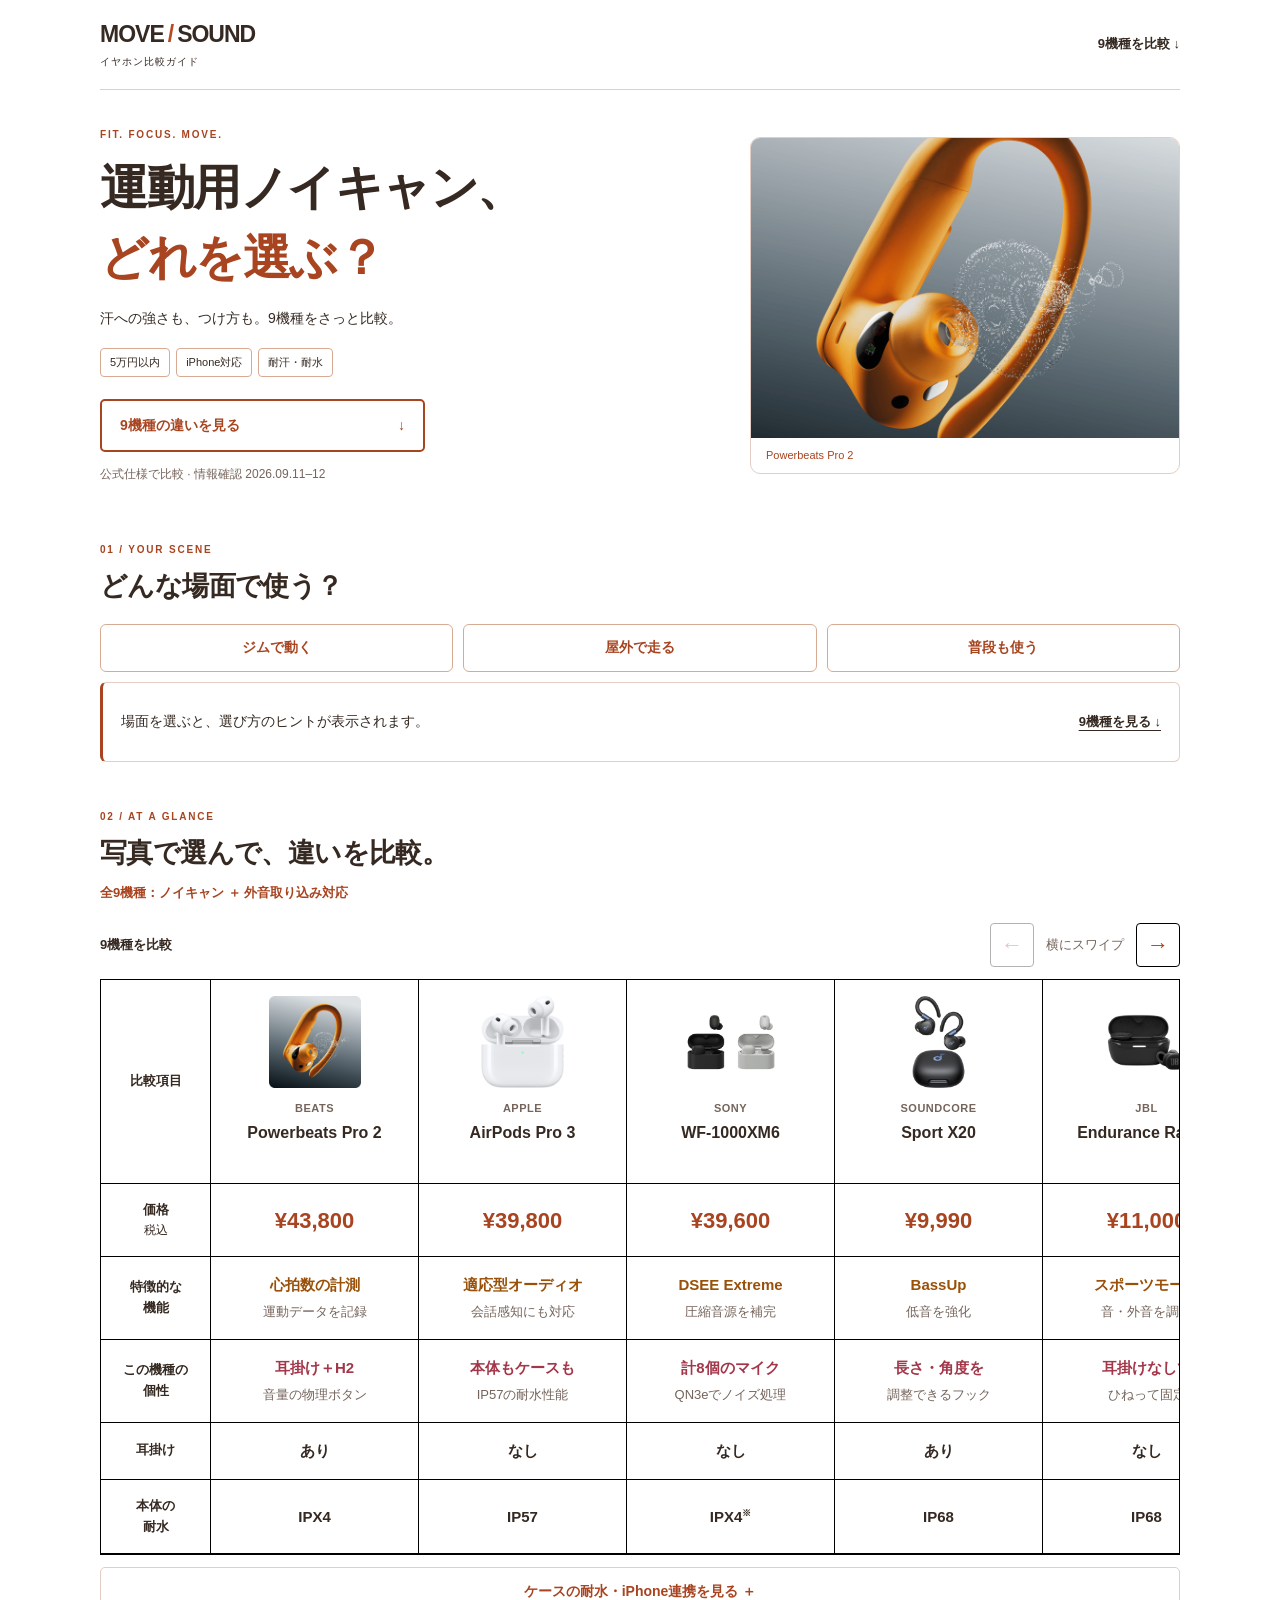
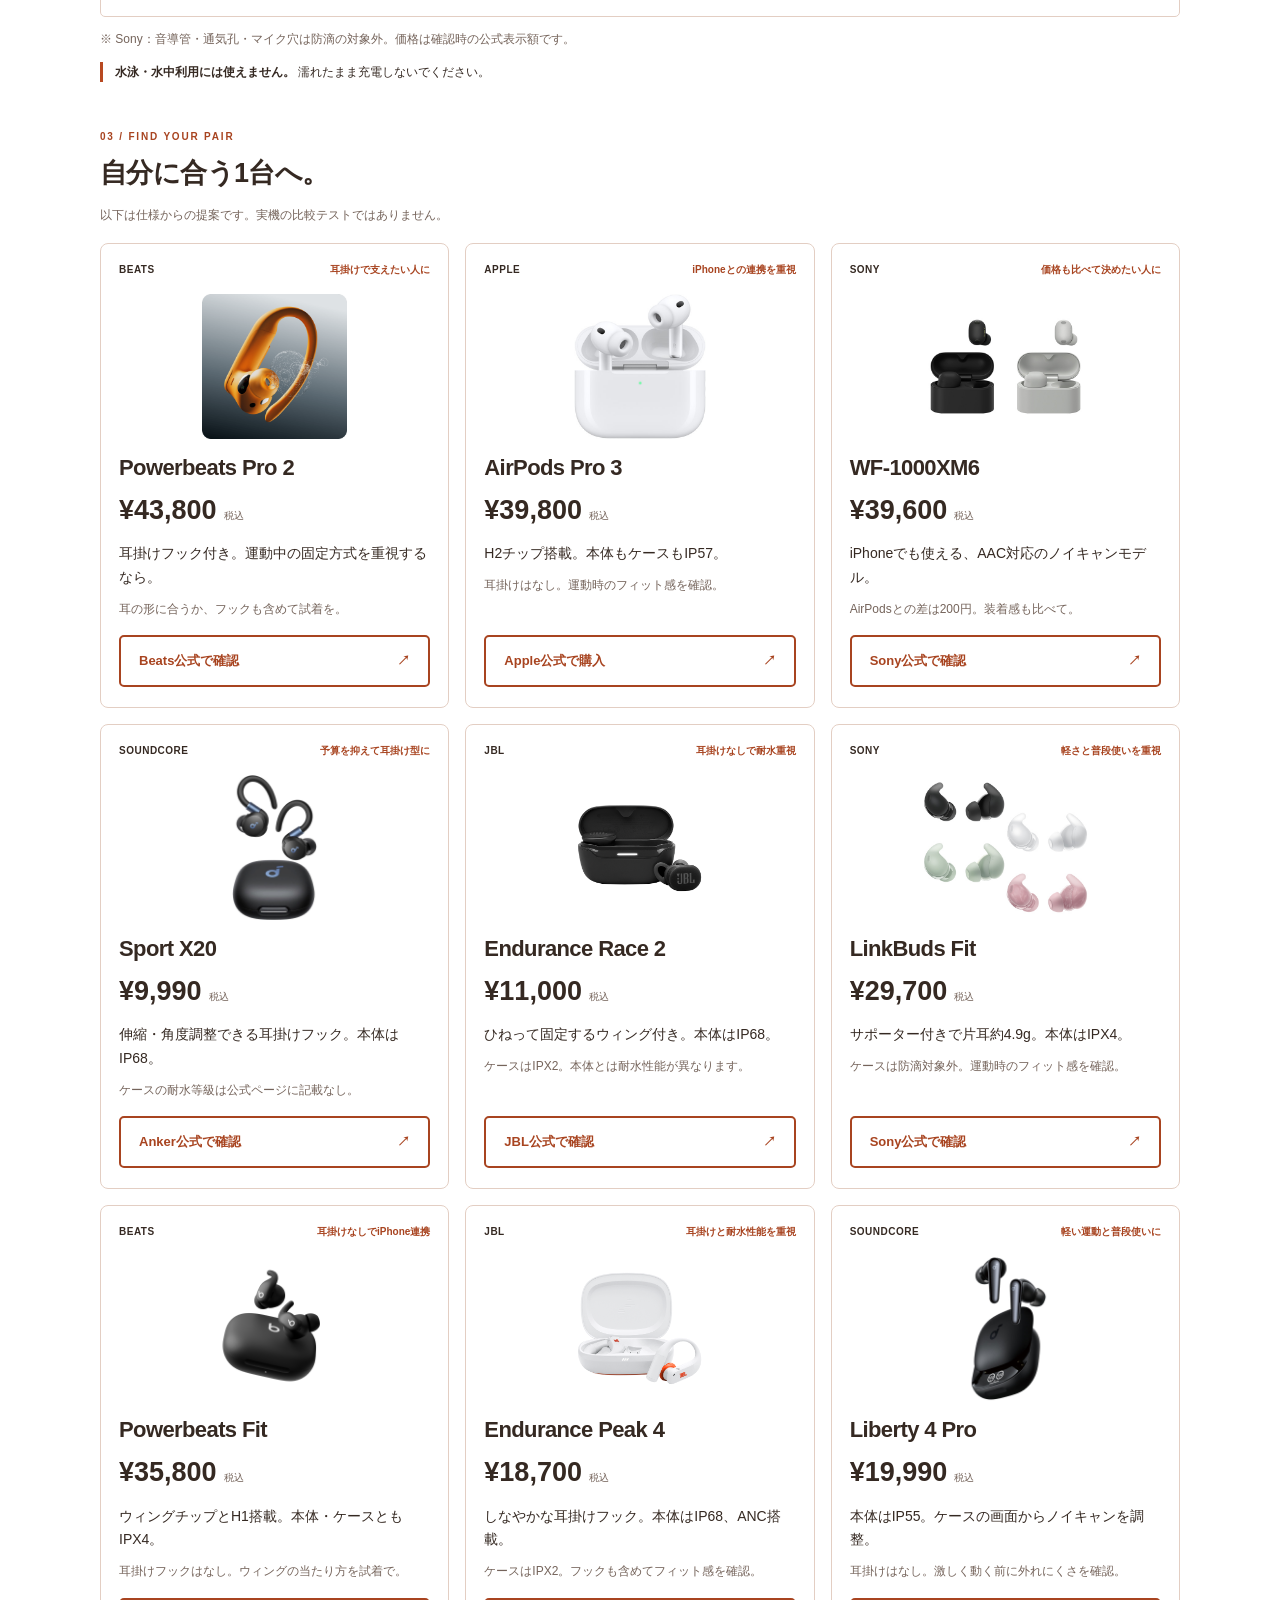
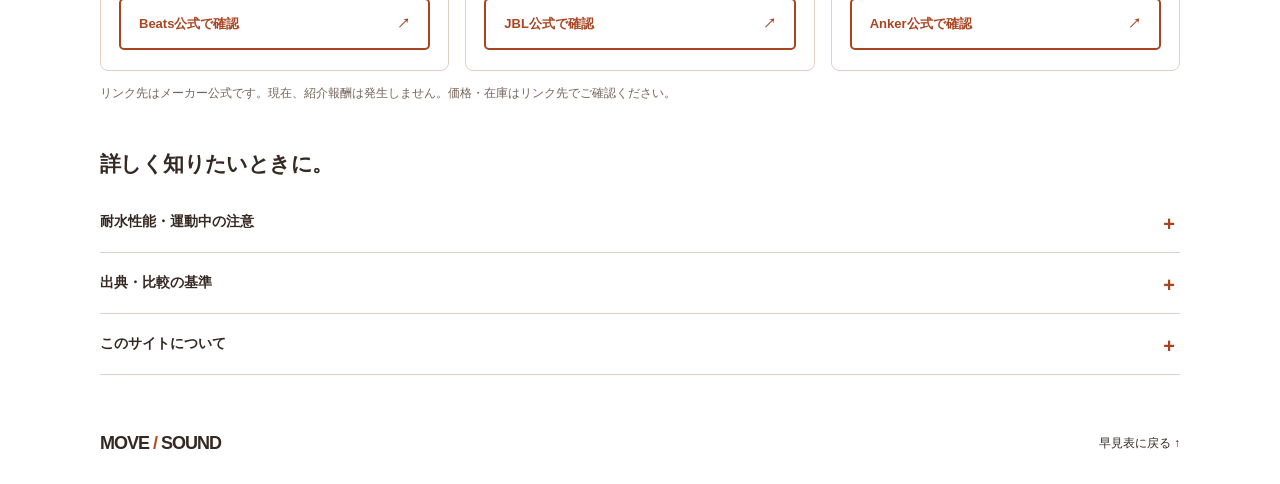
==== index.html @ 3f6fd90b "Remove sample rating panel" ====
<!doctype html>
<html lang="ja">
<head>
  <meta charset="utf-8">
  <meta name="viewport" content="width=device-width, initial-scale=1">
  <meta name="theme-color" content="#ffffff">
  <meta name="description" content="5万円以内、iPhoneで使う運動用イヤホン9機種を比較。ノイズキャンセリング、耐汗・耐水性能、装着方式を公式情報で確かめて選べます。">
  <meta property="og:title" content="MOVE / SOUND｜運動用ノイキャンイヤホン比較">
  <meta property="og:description" content="動く日も、音に集中。予算5万円以内の9機種を、装着方式・耐水性能・価格で比較。">
  <meta property="og:type" content="website">
  <meta name="robots" content="noindex, follow">
  <title>MOVE / SOUND｜運動用ノイキャンイヤホン比較</title>
  <link rel="stylesheet" href="style.css?v=10">
  <script src="app.js?v=8" defer></script>
</head>
<body>
<a class="skip" href="#main">本文へ移動</a>
<header class="wrap header"><a class="brand" href="#">MOVE<span>/</span>SOUND<small>イヤホン比較ガイド</small></a><a class="nav-link" href="#compare">9機種を比較 ↓</a></header>
<main id="main">
<section class="wrap hero">
<div><p class="eyebrow">FIT. FOCUS. MOVE.</p><h1>運動用ノイキャン、<br><span>どれを選ぶ？</span></h1><p class="lead">汗への強さも、つけ方も。9機種をさっと比較。</p><div class="tags"><span>5万円以内</span><span>iPhone対応</span><span>耐汗・耐水</span></div><a class="button dark" href="#compare">9機種の違いを見る <span>↓</span></a><p class="caption">公式仕様で比較 · 情報確認 2026.09.11–12</p></div>
<figure class="hero-art"><img src="assets/beats.png" alt="耳掛けフック付きのPowerbeats Pro 2" width="900" height="900" fetchpriority="high"><figcaption>Powerbeats Pro 2</figcaption></figure>
</section>
<section class="wrap section" id="choose"><div class="section-head"><p class="eyebrow">01 / YOUR SCENE</p><h2>どんな場面で使う？</h2></div>
<div class="choice-buttons" role="group" aria-label="使う場面"><button type="button" data-choice="gym" aria-pressed="false">ジムで動く</button><button type="button" data-choice="outdoor" aria-pressed="false">屋外で走る</button><button type="button" data-choice="daily" aria-pressed="false">普段も使う</button></div>
<div class="recommendation" aria-live="polite" aria-atomic="true"><p id="pick-reason">場面を選ぶと、選び方のヒントが表示されます。</p><a id="pick-link" href="#compare">9機種を見る ↓</a></div>
</section>
<section class="wrap section" id="compare"><div class="section-head"><p class="eyebrow">02 / AT A GLANCE</p><h2>写真で選んで、違いを比較。</h2><p class="shared">全9機種：ノイキャン ＋ 外音取り込み対応</p></div>
<div class="compare-navigation"><p id="compare-status" aria-live="polite">9機種を比較</p><div><button type="button" id="compare-prev" aria-label="前の商品へ" aria-controls="compare-scroll" hidden>←</button><span>横にスワイプ</span><button type="button" id="compare-next" aria-label="次の商品へ" aria-controls="compare-scroll" hidden>→</button></div></div>
<div class="table-frame comparison-scroll" id="compare-scroll" tabindex="0" role="region" aria-label="9機種の比較表。左右にスクロールできます。"><table class="wide-compare" style="--product-count:9"><caption class="sr-only">運動用イヤホン9機種の比較</caption><thead><tr><th scope="col">比較項目</th><th scope="col" data-product="beats"><a href="#beats"><img class="compare-image" src="assets/beats.png" alt="Powerbeats Pro 2の製品写真" width="112" height="92" loading="lazy"><span class="compare-brand">BEATS</span><span class="compare-name">Powerbeats <span class="model-suffix">Pro 2</span></span></a></th><th scope="col" data-product="apple"><a href="#apple"><img class="compare-image" src="assets/apple.jpg" alt="AirPods Pro 3の製品写真" width="112" height="92" loading="lazy"><span class="compare-brand">APPLE</span><span class="compare-name">AirPods <span class="model-suffix">Pro 3</span></span></a></th><th scope="col" data-product="sony"><a href="#sony"><img class="compare-image" src="assets/sony.jpg" alt="WF-1000XM6の製品写真" width="112" height="92" loading="lazy"><span class="compare-brand">SONY</span><span class="compare-name">WF-1000XM6</span></a></th><th scope="col" data-product="sport-x20"><a href="#sport-x20"><img class="compare-image" src="assets/sport-x20.jpg" alt="Sport X20の製品写真" width="112" height="92" loading="lazy"><span class="compare-brand">SOUNDCORE</span><span class="compare-name">Sport X20</span></a></th><th scope="col" data-product="race2"><a href="#race2"><img class="compare-image" src="assets/race2.png" alt="Endurance Race 2の製品写真" width="112" height="92" loading="lazy"><span class="compare-brand">JBL</span><span class="compare-name">Endurance <span class="model-suffix">Race 2</span></span></a></th><th scope="col" data-product="linkbuds-fit"><a href="#linkbuds-fit"><img class="compare-image" src="assets/linkbuds-fit.jpg" alt="LinkBuds Fitの製品写真" width="112" height="92" loading="lazy"><span class="compare-brand">SONY</span><span class="compare-name">LinkBuds Fit</span></a></th><th scope="col" data-product="powerbeats-fit"><a href="#powerbeats-fit"><img class="compare-image" src="assets/powerbeats-fit.jpg" alt="Powerbeats Fitの製品写真" width="112" height="92" loading="lazy"><span class="compare-brand">BEATS</span><span class="compare-name">Powerbeats Fit</span></a></th><th scope="col" data-product="peak4"><a href="#peak4"><img class="compare-image" src="assets/peak4.png" alt="Endurance Peak 4の製品写真" width="112" height="92" loading="lazy"><span class="compare-brand">JBL</span><span class="compare-name">Endurance <span class="model-suffix">Peak 4</span></span></a></th><th scope="col" data-product="liberty4pro"><a href="#liberty4pro"><img class="compare-image" src="assets/liberty4pro.jpg" alt="Liberty 4 Proの製品写真" width="112" height="92" loading="lazy"><span class="compare-brand">SOUNDCORE</span><span class="compare-name">Liberty 4 Pro</span></a></th></tr></thead><tbody><tr class="price-row"><th scope="row">価格<small>税込</small></th><td data-product="beats">¥43,800</td><td data-product="apple">¥39,800</td><td data-product="sony">¥39,600</td><td data-product="sport-x20">¥9,990</td><td data-product="race2">¥11,000</td><td data-product="linkbuds-fit">¥29,700</td><td data-product="powerbeats-fit">¥35,800</td><td data-product="peak4">¥18,700</td><td data-product="liberty4pro">¥19,990</td></tr><tr class="feature-row"><th scope="row">特徴的な<br>機能</th><td data-product="beats"><strong>心拍数の計測</strong><small>運動データを記録</small></td><td data-product="apple"><strong>適応型オーディオ</strong><small>会話感知にも対応</small></td><td data-product="sony"><strong>DSEE Extreme</strong><small>圧縮音源を補完</small></td><td data-product="sport-x20"><strong>BassUp</strong><small>低音を強化</small></td><td data-product="race2"><strong>スポーツモード</strong><small>音・外音を調整</small></td><td data-product="linkbuds-fit"><strong>自動外音調整</strong><small>周囲に合わせる</small></td><td data-product="powerbeats-fit"><strong>空間オーディオ</strong><small>頭の動きにも追従</small></td><td data-product="peak4"><strong>JBL空間サウンド</strong><small>広がりのある音に</small></td><td data-product="liberty4pro"><strong>2基のドライバー</strong><small>低音・高音を分担</small></td></tr><tr class="signature-row"><th scope="row">この機種の<br>個性</th><td data-product="beats"><strong>耳掛け＋H2</strong><small>音量の物理ボタン</small></td><td data-product="apple"><strong>本体もケースも</strong><small>IP57の耐水性能</small></td><td data-product="sony"><strong>計8個のマイク</strong><small>QN3eでノイズ処理</small></td><td data-product="sport-x20"><strong>長さ・角度を</strong><small>調整できるフック</small></td><td data-product="race2"><strong>耳掛けなしで</strong><small>ひねって固定</small></td><td data-product="linkbuds-fit"><strong>耳の周りを</strong><small>タップして操作</small></td><td data-product="powerbeats-fit"><strong>柔らかなウィング</strong><small>＋Apple H1</small></td><td data-product="peak4"><strong>形状記憶ワイヤー</strong><small>入りの耳掛け</small></td><td data-product="liberty4pro"><strong>ケースの画面で</strong><small>ノイキャン調整</small></td></tr><tr class=""><th scope="row">耳掛け</th><td data-product="beats">あり</td><td data-product="apple">なし</td><td data-product="sony">なし</td><td data-product="sport-x20">あり</td><td data-product="race2">なし</td><td data-product="linkbuds-fit">なし</td><td data-product="powerbeats-fit">なし</td><td data-product="peak4">あり</td><td data-product="liberty4pro">なし</td></tr><tr class=""><th scope="row">本体の<br>耐水</th><td data-product="beats">IPX4</td><td data-product="apple">IP57</td><td data-product="sony">IPX4<sup>※</sup></td><td data-product="sport-x20">IP68</td><td data-product="race2">IP68</td><td data-product="linkbuds-fit">IPX4<sup>※</sup></td><td data-product="powerbeats-fit">IPX4</td><td data-product="peak4">IP68</td><td data-product="liberty4pro">IP55</td></tr><tr class="extra-spec"><th scope="row">ケースの<br>耐水</th><td data-product="beats">なし</td><td data-product="apple">IP57</td><td data-product="sony">なし</td><td data-product="sport-x20">記載なし</td><td data-product="race2">IPX2</td><td data-product="linkbuds-fit">なし</td><td data-product="powerbeats-fit">IPX4</td><td data-product="peak4">IPX2</td><td data-product="liberty4pro">なし</td></tr><tr class="extra-spec"><th scope="row">iPhone<br>接続・連携</th><td data-product="beats">H2搭載</td><td data-product="apple">H2搭載</td><td data-product="sony">Bluetooth<br>AAC対応</td><td data-product="sport-x20">Bluetooth</td><td data-product="race2">Bluetooth</td><td data-product="linkbuds-fit">Bluetooth<br>AAC対応</td><td data-product="powerbeats-fit">H1搭載</td><td data-product="peak4">Bluetooth</td><td data-product="liberty4pro">Bluetooth<br>AAC対応</td></tr></tbody></table></div><button type="button" id="spec-toggle" aria-expanded="true" aria-controls="compare-scroll" hidden>細かな仕様を閉じる −</button>
<p class="caption">※ Sony：音導管・通気孔・マイク穴は防滴の対象外。価格は確認時の公式表示額です。</p>
<p class="water-note"><strong>水泳・水中利用には使えません。</strong> 濡れたまま充電しないでください。</p>
</section>
<section class="wrap section" id="products"><div class="section-head"><p class="eyebrow">03 / FIND YOUR PAIR</p><h2>自分に合う1台へ。</h2><p class="caption">以下は仕様からの提案です。実機の比較テストではありません。</p></div><div class="product-grid"><article class="product" id="beats"><div class="product-top"><span>BEATS</span><span class="product-kicker">耳掛けで支えたい人に</span></div><div class="product-intro"><div class="product-picture"><img src="assets/beats.png" alt="Powerbeats Pro 2の製品写真" width="220" height="190" loading="lazy"></div><div><h3>Powerbeats Pro 2</h3><p class="price">¥43,800<small>税込</small></p></div></div><div class="product-body"><p class="point">耳掛けフック付き。運動中の固定方式を重視するなら。</p><p class="caution">耳の形に合うか、フックも含めて試着を。</p><a class="button dark product-cta" href="https://www.beatsbydre.com/jp/earbuds/powerbeats-pro-2" target="_blank" rel="noopener noreferrer">Beats公式で確認 <span>↗</span></a></div></article><article class="product" id="apple"><div class="product-top"><span>APPLE</span><span class="product-kicker">iPhoneとの連携を重視</span></div><div class="product-intro"><div class="product-picture"><img src="assets/apple.jpg" alt="AirPods Pro 3の製品写真" width="220" height="190" loading="lazy"></div><div><h3>AirPods Pro 3</h3><p class="price">¥39,800<small>税込</small></p></div></div><div class="product-body"><p class="point">H2チップ搭載。本体もケースもIP57。</p><p class="caution">耳掛けはなし。運動時のフィット感を確認。</p><a class="button dark product-cta" href="https://www.apple.com/jp/shop/buy-airpods/airpods-pro-3" target="_blank" rel="noopener noreferrer">Apple公式で購入 <span>↗</span></a></div></article><article class="product" id="sony"><div class="product-top"><span>SONY</span><span class="product-kicker">価格も比べて決めたい人に</span></div><div class="product-intro"><div class="product-picture"><img src="assets/sony.jpg" alt="WF-1000XM6の製品写真" width="220" height="190" loading="lazy"></div><div><h3>WF-1000XM6</h3><p class="price">¥39,600<small>税込</small></p></div></div><div class="product-body"><p class="point">iPhoneでも使える、AAC対応のノイキャンモデル。</p><p class="caution">AirPodsとの差は200円。装着感も比べて。</p><a class="button dark product-cta" href="https://www.sony.jp/headphone/products/WF-1000XM6/" target="_blank" rel="noopener noreferrer">Sony公式で確認 <span>↗</span></a></div></article><article class="product" id="sport-x20"><div class="product-top"><span>SOUNDCORE</span><span class="product-kicker">予算を抑えて耳掛け型に</span></div><div class="product-intro"><div class="product-picture"><img src="assets/sport-x20.jpg" alt="Soundcore Sport X20の製品写真" width="220" height="190" loading="lazy"></div><div><h3>Sport X20</h3><p class="price">¥9,990<small>税込</small></p></div></div><div class="product-body"><p class="point">伸縮・角度調整できる耳掛けフック。本体はIP68。</p><p class="caution">ケースの耐水等級は公式ページに記載なし。</p><a class="button dark product-cta" href="https://www.ankerjapan.com/products/a3968" target="_blank" rel="noopener noreferrer">Anker公式で確認 <span>↗</span></a></div></article><article class="product" id="race2"><div class="product-top"><span>JBL</span><span class="product-kicker">耳掛けなしで耐水重視</span></div><div class="product-intro"><div class="product-picture"><img src="assets/race2.png" alt="JBL Endurance Race 2の製品写真" width="220" height="190" loading="lazy"></div><div><h3>Endurance Race 2</h3><p class="price">¥11,000<small>税込</small></p></div></div><div class="product-body"><p class="point">ひねって固定するウィング付き。本体はIP68。</p><p class="caution">ケースはIPX2。本体とは耐水性能が異なります。</p><a class="button dark product-cta" href="https://jp.jbl.com/JBLENDURACE2BLK.html" target="_blank" rel="noopener noreferrer">JBL公式で確認 <span>↗</span></a></div></article><article class="product" id="linkbuds-fit"><div class="product-top"><span>SONY</span><span class="product-kicker">軽さと普段使いを重視</span></div><div class="product-intro"><div class="product-picture"><img src="assets/linkbuds-fit.jpg" alt="Sony LinkBuds Fitの製品写真" width="220" height="190" loading="lazy"></div><div><h3>LinkBuds Fit</h3><p class="price">¥29,700<small>税込</small></p></div></div><div class="product-body"><p class="point">サポーター付きで片耳約4.9g。本体はIPX4。</p><p class="caution">ケースは防滴対象外。運動時のフィット感を確認。</p><a class="button dark product-cta" href="https://www.sony.jp/headphone/products/LinkBuds_Fit/" target="_blank" rel="noopener noreferrer">Sony公式で確認 <span>↗</span></a></div></article><article class="product" id="powerbeats-fit"><div class="product-top"><span>BEATS</span><span class="product-kicker">耳掛けなしでiPhone連携</span></div><div class="product-intro"><div class="product-picture"><img src="assets/powerbeats-fit.jpg" alt="Beats Powerbeats Fitの製品写真" width="220" height="190" loading="lazy"></div><div><h3>Powerbeats Fit</h3><p class="price">¥35,800<small>税込</small></p></div></div><div class="product-body"><p class="point">ウィングチップとH1搭載。本体・ケースともIPX4。</p><p class="caution">耳掛けフックはなし。ウィングの当たり方を試着で。</p><a class="button dark product-cta" href="https://www.beatsbydre.com/jp/earbuds/powerbeats-fit/ME2J4/pbfit-jet-black" target="_blank" rel="noopener noreferrer">Beats公式で確認 <span>↗</span></a></div></article><article class="product" id="peak4"><div class="product-top"><span>JBL</span><span class="product-kicker">耳掛けと耐水性能を重視</span></div><div class="product-intro"><div class="product-picture"><img src="assets/peak4.png" alt="JBL Endurance Peak 4の製品写真" width="220" height="190" loading="lazy"></div><div><h3>Endurance Peak 4</h3><p class="price">¥18,700<small>税込</small></p></div></div><div class="product-body"><p class="point">しなやかな耳掛けフック。本体はIP68、ANC搭載。</p><p class="caution">ケースはIPX2。フックも含めてフィット感を確認。</p><a class="button dark product-cta" href="https://jp.jbl.com/ENDURANCE-PEAK-4.html" target="_blank" rel="noopener noreferrer">JBL公式で確認 <span>↗</span></a></div></article><article class="product" id="liberty4pro"><div class="product-top"><span>SOUNDCORE</span><span class="product-kicker">軽い運動と普段使いに</span></div><div class="product-intro"><div class="product-picture"><img src="assets/liberty4pro.jpg" alt="Soundcore Liberty 4 Proの製品写真" width="220" height="190" loading="lazy"></div><div><h3>Liberty 4 Pro</h3><p class="price">¥19,990<small>税込</small></p></div></div><div class="product-body"><p class="point">本体はIP55。ケースの画面からノイキャンを調整。</p><p class="caution">耳掛けはなし。激しく動く前に外れにくさを確認。</p><a class="button dark product-cta" href="https://www.ankerjapan.com/products/a3954" target="_blank" rel="noopener noreferrer">Anker公式で確認 <span>↗</span></a></div></article></div><p class="caption">リンク先はメーカー公式です。現在、紹介報酬は発生しません。価格・在庫はリンク先でご確認ください。</p></section>
<section class="wrap section details-section"><h2>詳しく知りたいときに。</h2>
<details><summary>耐水性能・運動中の注意</summary><div class="detail-body"><p>IPX4は水しぶきへの耐性。IP55・IP57・IP68も、水泳やシャワーに使えるという意味ではありません。耐水性能は使用に伴って低下する場合があります。</p><p>屋外では外音取り込みなどを使い、音量を抑えて周囲を確認してください。装着感は耳の形で変わるため、試着で確認を。</p></div></details>
<details id="sources"><summary>出典・比較の基準</summary><div class="detail-body"><p>既存3機種は2026年9月11日、追加6機種は9月12日の日本向け公式情報を使用。5万円以内・ANC・耐汗／耐水・iPhone対応で9機種を選定しました。市場全体のランキングや実測評価ではありません。</p><p>追加の機能・個性は2026年9月12日に公式情報で確認。「この機種の個性」は仕様から選んだ特徴で、市場で唯一という意味ではありません。心拍数計測・空間オーディオなどの利用条件はリンク先をご確認ください。機能はiPhoneの機種・OSにも依存します。写真は各メーカーの公式掲載画像です。</p><div class="source-columns"><div><strong>Beats</strong><a href="https://www.beatsbydre.com/jp/earbuds/powerbeats-pro-2" target="_blank" rel="noopener noreferrer">価格・ANC・装着方式 ↗</a><a href="https://www.beatsbydre.com/jp/support/earbuds/powerbeats-pro-2" target="_blank" rel="noopener noreferrer">耐汗・耐水とケース ↗</a></div><div><strong>Apple</strong><a href="https://www.apple.com/jp/shop/buy-airpods/airpods-pro-3" target="_blank" rel="noopener noreferrer">公式販売価格 ↗</a><a href="https://www.apple.com/jp/airpods-pro/specs/" target="_blank" rel="noopener noreferrer">技術仕様 ↗</a><a href="https://support.apple.com/ja-jp/105046" target="_blank" rel="noopener noreferrer">水への耐性・お手入れ ↗</a></div><div><strong>Sony</strong><a href="https://www.sony.jp/headphone/products/WF-1000XM6/" target="_blank" rel="noopener noreferrer">製品情報・価格 ↗</a><a href="https://www.sony.jp/headphone/products/WF-1000XM6/spec.html" target="_blank" rel="noopener noreferrer">仕様・Bluetooth接続 ↗</a><a href="https://www.sony.jp/headphone/products/WF-1000XM6/feature_6.html" target="_blank" rel="noopener noreferrer">防滴性能の注記 ↗</a></div><div><strong>Soundcore Sport X20</strong><a href="https://www.ankerjapan.com/products/a3968" target="_blank" rel="noopener noreferrer">価格・機能・耐水性能 ↗</a></div><div><strong>JBL Endurance Race 2</strong><a href="https://jp.jbl.com/JBLENDURACE2BLK.html" target="_blank" rel="noopener noreferrer">価格・機能・耐水性能 ↗</a></div><div><strong>Sony LinkBuds Fit</strong><a href="https://www.sony.jp/headphone/products/LinkBuds_Fit/feature_2.html" target="_blank" rel="noopener noreferrer">自動外音調整 ↗</a><a href="https://www.sony.jp/headphone/products/LinkBuds_Fit/feature_4.html" target="_blank" rel="noopener noreferrer">ワイドエリアタップ ↗</a><a href="https://www.sony.jp/headphone/products/LinkBuds_Fit/" target="_blank" rel="noopener noreferrer">価格・機能・耐水性能 ↗</a></div><div><strong>Beats Powerbeats Fit</strong><a href="https://www.beatsbydre.com/jp/earbuds/powerbeats-fit/ME2J4/pbfit-jet-black" target="_blank" rel="noopener noreferrer">価格・機能・耐水性能 ↗</a></div><div><strong>JBL Endurance Peak 4</strong><a href="https://jp.jbl.com/ENDURANCE-PEAK-4.html" target="_blank" rel="noopener noreferrer">価格・機能・耐水性能 ↗</a></div><div><strong>Soundcore Liberty 4 Pro</strong><a href="https://www.ankerjapan.com/products/a3954" target="_blank" rel="noopener noreferrer">価格・機能・耐水性能 ↗</a></div></div></div></details>
<details><summary>このサイトについて</summary><div class="detail-body"><p>独立した比較サイトの学習用サンプルです。メーカー公式サイトではありません。有料広告・アフィリエイト・独自のアクセス解析・入力フォームはありません。配信元のGitHub Pagesは運営に必要なログを処理します。</p></div></details></section>
</main><footer class="wrap footer"><a class="brand" href="#">MOVE<span>/</span>SOUND</a><a href="#compare">早見表に戻る ↑</a></footer>
</body></html>
---- style.css ----
:root{--paper:#ffffff;--ink:#352922;--muted:#75645b;--line:#e3cec3;--accent:#a84420;--orange:#b84921;--feature:#995008;--signature:#a33649}*{box-sizing:border-box}html{scroll-behavior:smooth;scroll-padding-top:20px}body{margin:0;background:var(--paper);color:var(--ink);font-family:-apple-system,BlinkMacSystemFont,"Hiragino Kaku Gothic ProN",Meiryo,sans-serif;line-height:1.7}a{color:inherit;text-decoration:none}img{display:block;max-width:100%}button{font:inherit}a,button,summary{touch-action:manipulation}a:focus-visible,button:focus-visible,summary:focus-visible{outline:3px solid var(--orange);outline-offset:4px}.wrap{width:min(1080px,calc(100% - 48px));margin:auto}.header{display:flex;justify-content:space-between;align-items:center;min-height:90px;border-bottom:1px solid var(--line)}.brand{font-size:23px;font-weight:850;letter-spacing:-1px;line-height:1.2}.brand span{color:var(--orange);padding:0 4px}.brand small{display:block;font-weight:400;font-size:10px;letter-spacing:1px;margin-top:7px}.nav-link{font-size:13px;font-weight:700;padding:12px 0}.hero{display:grid;grid-template-columns:1.4fr 1fr;align-items:center;gap:48px;padding-top:36px;padding-bottom:10px}.eyebrow{font-size:10px;font-weight:750;letter-spacing:1.8px;color:var(--accent);margin:0 0 10px}h1{font-size:clamp(30px,4vw,48px);line-height:1.45;letter-spacing:-1.5px;margin:0 0 15px}h1 span{color:var(--accent)}.lead{font-size:14px;margin:0 0 17px}.tags{display:flex;gap:6px;flex-wrap:wrap;margin-bottom:22px}.tags span{font-size:11px;border:1px solid #d6aa93;border-radius:4px;padding:4px 9px}.button{display:flex;align-items:center;justify-content:space-between;gap:12px;min-height:50px;padding:13px 18px;font-size:14px;font-weight:700;border-radius:5px}.dark{background:white;color:var(--accent);border:2px solid var(--accent)}.dark:hover{background:white;color:#793114;border-color:#793114}.hero .button{max-width:325px}.hero-art{margin:0;border-radius:10px;overflow:hidden;background:white;border:1px solid var(--line)}.hero-art img{width:100%;height:300px;object-fit:cover}.hero-art figcaption{color:var(--accent);font-size:11px;padding:8px 15px}.caption{font-size:12px;color:var(--muted);margin:12px 0 0;line-height:1.7}.section{padding-top:46px}.section-head{margin-bottom:18px}h2{font-size:27px;line-height:1.4;margin:0;letter-spacing:-.6px}.choice-buttons{display:grid;grid-template-columns:repeat(3,1fr);gap:10px}.choice-buttons button{cursor:pointer;background:white;border:1px solid #d6aa93;border-radius:6px;min-height:48px;color:var(--accent);font-weight:700;font-size:14px}.choice-buttons button[aria-pressed=true]{background:white;color:var(--accent);box-shadow:inset 0 0 0 2px var(--accent)}.recommendation{display:flex;justify-content:space-between;align-items:center;gap:16px;background:white;border:1px solid var(--line);border-left:3px solid var(--accent);border-radius:6px;padding:14px 18px;margin-top:10px;min-height:80px}.recommendation p{font-size:14px;margin:0}.recommendation a{font-size:13px;white-space:nowrap;text-decoration:underline;text-underline-offset:4px;font-weight:700}.shared{font-size:13px;color:var(--accent);font-weight:650;margin:10px 0 0}.table-frame{border:0;border-radius:0;background:white}table{table-layout:fixed;width:100%;border-collapse:collapse;border:1px solid #000;text-align:center;font-size:15px}th,td{padding:14px 8px;border:1px solid #000}thead{background:white;color:var(--accent)}thead th:first-child{width:22%;font-size:12px}thead a{display:block;padding:3px 0}table small{display:block;font-size:11px;font-weight:400}tbody th{font-size:12px;background:white}tbody td{font-weight:650}sup{font-size:9px}.water-note{font-size:12px;margin:12px 0 0;border-left:3px solid var(--orange);padding-left:12px}.product-grid{display:grid;grid-template-columns:repeat(3,1fr);gap:16px}.product{border:1px solid var(--line);border-radius:8px;background:white;overflow:hidden;display:flex;flex-direction:column}.product-top{display:flex;justify-content:space-between;flex-wrap:wrap;gap:5px;padding:17px 18px 0;font-size:10px;font-weight:750;letter-spacing:.5px}.product-kicker{color:var(--accent);letter-spacing:0}.product-intro{padding:0 18px}.product-picture{height:176px;display:flex;align-items:center;justify-content:center;padding:15px 0}.product-picture img{width:100%;height:145px;object-fit:contain}.product h3{font-size:22px;line-height:1.3;margin:0;letter-spacing:-.6px}.price{font-size:27px;font-weight:750;line-height:1.5;margin:7px 0 12px}.price small{font-size:10px;font-weight:400;color:var(--muted);margin-left:7px}.product-body{padding:0 18px 20px;display:flex;flex-direction:column;flex:1}.point{font-size:14px;margin:0 0 9px}.caution{font-size:12px;color:var(--muted);margin:0 0 16px}.product-cta{margin-top:auto;font-size:13px}.details-section h2{font-size:21px;margin-bottom:14px}details{border-bottom:1px solid var(--line)}summary{cursor:pointer;font-size:14px;font-weight:650;padding:18px 28px 18px 0;list-style:none;position:relative}summary::-webkit-details-marker{display:none}summary:after{content:'+';position:absolute;right:5px;top:15px;font-size:20px;color:var(--accent)}details[open] summary:after{content:'−'}.detail-body{padding:0 0 18px;font-size:13px;color:var(--muted)}.detail-body p{margin:0 0 12px}.source-columns{display:grid;grid-template-columns:repeat(3,1fr);gap:15px}.source-columns strong{display:block;color:var(--ink)}.source-columns a{display:block;text-decoration:underline;text-underline-offset:3px;padding:7px 0;font-size:12px}.footer{display:flex;justify-content:space-between;align-items:center;gap:15px;padding-top:30px;padding-bottom:30px;margin-top:28px}.footer .brand{font-size:18px}.footer>a:last-child{font-size:12px}.skip{position:fixed;top:-100px;background:white;color:var(--accent);border:2px solid var(--accent);padding:15px;z-index:10}.skip:focus{top:10px}.sr-only{position:absolute;width:1px;height:1px;overflow:hidden;clip-path:inset(50%)}
@media(max-width:800px){.hero{gap:20px}.hero-art img{height:250px}.product-grid{grid-template-columns:1fr}.product-intro{display:grid;grid-template-columns:120px 1fr;align-items:center;gap:18px}.product-picture{height:140px}.product-picture img{height:115px}.product-body{padding:0 20px 20px}.product-cta{font-size:14px}.product-top{font-size:11px}.product h3{font-size:24px}}
@media(max-width:540px){.wrap{width:calc(100% - 32px)}.header{min-height:72px}.brand{font-size:19px}.brand small{font-size:9px}.nav-link{font-size:11px}.hero{grid-template-columns:1fr;padding-top:25px;padding-bottom:0;position:relative}.hero-art{display:none}.hero h1{font-size:clamp(28px,7.8vw,40px);letter-spacing:-1px;margin-bottom:12px}.lead{font-size:13px;margin-bottom:13px}.tags{margin-bottom:17px}.tags span{font-size:11px;padding:3px 8px}.hero .button{max-width:none}.hero .caption{font-size:11px}.section{padding-top:32px}h2{font-size:23px}.section-head{margin-bottom:14px}.choice-buttons{gap:6px}.choice-buttons button{font-size:12px;min-height:46px;padding:7px 3px}.recommendation{display:block;padding:13px 14px;min-height:112px}.recommendation p{font-size:13px}.recommendation a{display:inline-block;font-size:12px;margin-top:7px;min-height:28px}.shared{font-size:12px}table{font-size:12px}th,td{padding:11px 3px;line-height:1.5}thead th:first-child{width:21%;font-size:10px}thead th{font-size:12px}table small{font-size:10px}tbody th{font-size:11px}tbody td:last-child{font-size:11px}.caption{font-size:11px}.water-note{font-size:11px}.water-note strong{display:block}.product-grid{gap:14px}.product-top{padding:15px 16px 0;font-size:10px}.product-intro{grid-template-columns:88px 1fr;padding:4px 16px 0;gap:12px}.product-picture{height:119px}.product-picture img{height:98px}.product h3{font-size:21px;overflow-wrap:anywhere}.price{font-size:25px;margin-bottom:6px}.product-body{padding:0 16px 16px}.point{font-size:13px}.caution{font-size:12px;margin-bottom:13px}.source-columns{grid-template-columns:1fr}.details-section h2{font-size:20px}.footer{margin-top:16px}}
@media(prefers-reduced-motion:reduce){html{scroll-behavior:auto}}

.table-addition{margin-top:14px}

/* White surfaces and warm text; comparison grid uses uniform black lines. */
.comparison-key{display:flex;flex-wrap:wrap;gap:16px;margin:12px 0 0;font-size:12px;font-weight:700}
.comparison-key span{padding-left:9px;border-left:3px solid currentColor}
.key-feature{color:var(--feature)}.key-signature{color:var(--signature)}
.feature-row{color:var(--feature)}.signature-row{color:var(--signature)}
.feature-row td,.signature-row td{font-size:13px;line-height:1.65;overflow-wrap:anywhere}
.feature-row strong,.signature-row strong{display:block;font-weight:750}
.feature-row small,.signature-row small{font-size:11px;margin-top:4px;color:var(--muted)}
thead a{overflow-wrap:anywhere}
@media(max-width:540px){.comparison-key{font-size:11px;gap:12px}.feature-row td,.signature-row td,.feature-row td:last-child,.signature-row td:last-child{font-size:11px;padding:12px 4px}.feature-row small,.signature-row small{font-size:10px}.feature-row th,.signature-row th{font-size:10px}}

.compare-image{display:block;width:112px;height:92px;max-width:100%;object-fit:contain;margin:0 auto 10px}
@media(max-width:540px){.compare-image{width:62px;height:60px;margin-bottom:8px}}

/* One horizontally scrollable comparison, with a fixed label column. */
[hidden]{display:none!important}



.compare-navigation{display:flex;align-items:center;justify-content:space-between;gap:10px;margin:12px 0;font-size:13px}.compare-navigation p{margin:0;font-weight:700}.compare-navigation>div{display:flex;align-items:center;gap:12px}.compare-navigation span{color:var(--muted)}
.compare-navigation button{background:#fff;border:1px solid #000;border-radius:4px;min-width:44px;min-height:44px;font-size:22px;color:var(--accent);cursor:pointer}.compare-navigation button:disabled{opacity:.3;cursor:default}
.comparison-scroll{--label-width:110px;--product-width:208px;overflow-x:auto;overscroll-behavior-x:contain;scrollbar-width:thin;scroll-padding-left:var(--label-width);border:1px solid #000}
.wide-compare{border:0;border-collapse:separate;border-spacing:0;width:calc(var(--label-width) + var(--product-width)*var(--product-count));table-layout:fixed;font-size:15px}
.wide-compare th,.wide-compare td{border:0;border-right:1px solid #000;border-bottom:1px solid #000;padding:16px 12px;line-height:1.6;vertical-align:middle;background:#fff;box-sizing:border-box}
.wide-compare tr>:last-child{border-right:0}.wide-compare tbody tr:last-child>*{border-bottom:0}
.wide-compare tr>:first-child{width:var(--label-width);position:sticky;left:0;z-index:2;background:#fff;font-size:13px;color:var(--ink)}
.wide-compare thead th:first-child{font-size:13px}.wide-compare thead th{width:var(--product-width);vertical-align:top}.wide-compare thead th:first-child{vertical-align:middle}
.wide-compare thead a{padding:0;overflow-wrap:normal;word-break:normal}.wide-compare .compare-image{width:112px;height:92px;margin:0 auto 12px}
.compare-brand{display:block;font-size:11px;font-weight:600;letter-spacing:.5px;color:var(--muted);margin-bottom:5px}
.compare-name{display:block;color:var(--ink);font-size:16px;font-weight:750;line-height:1.4;min-height:45px;overflow-wrap:normal}
.wide-compare .price-row td{color:var(--accent);font-size:22px;font-weight:750;white-space:nowrap}
.wide-compare .feature-row td,.wide-compare .signature-row td{font-size:15px;padding:16px 12px;overflow-wrap:normal;word-break:normal}
.wide-compare .feature-row small,.wide-compare .signature-row small{font-size:13px;line-height:1.6;margin-top:5px}
.wide-compare small{font-size:12px}.wide-compare tbody td:last-child{font-size:15px}.wide-compare .price-row td:last-child{font-size:22px}
#spec-toggle{display:block;width:100%;background:white;border:1px solid var(--line);color:var(--accent);border-radius:5px;min-height:48px;padding:12px;margin-top:12px;font:inherit;font-size:14px;font-weight:650;cursor:pointer}
@media(max-width:540px){.comparison-scroll{--label-width:72px;--product-width:max(132px,calc((100vw - 106px)/2))}.compare-navigation{font-size:12px}.compare-navigation>div{gap:8px}.wide-compare th,.wide-compare td{padding:14px 10px}.wide-compare tr>:first-child,.wide-compare thead th:first-child{font-size:12px;padding:12px 4px}.wide-compare .compare-name{font-size:15px}.wide-compare .feature-row td,.wide-compare .signature-row td,.wide-compare tbody td:last-child{font-size:14px;padding:14px 10px}.wide-compare .price-row td,.wide-compare .price-row td:last-child{font-size:20px}.wide-compare .feature-row small,.wide-compare .signature-row small{font-size:12px}.wide-compare .compare-image{width:104px;height:86px}.wide-compare .compare-brand{font-size:10px}#spec-toggle{font-size:13px}}

.model-suffix{white-space:nowrap}
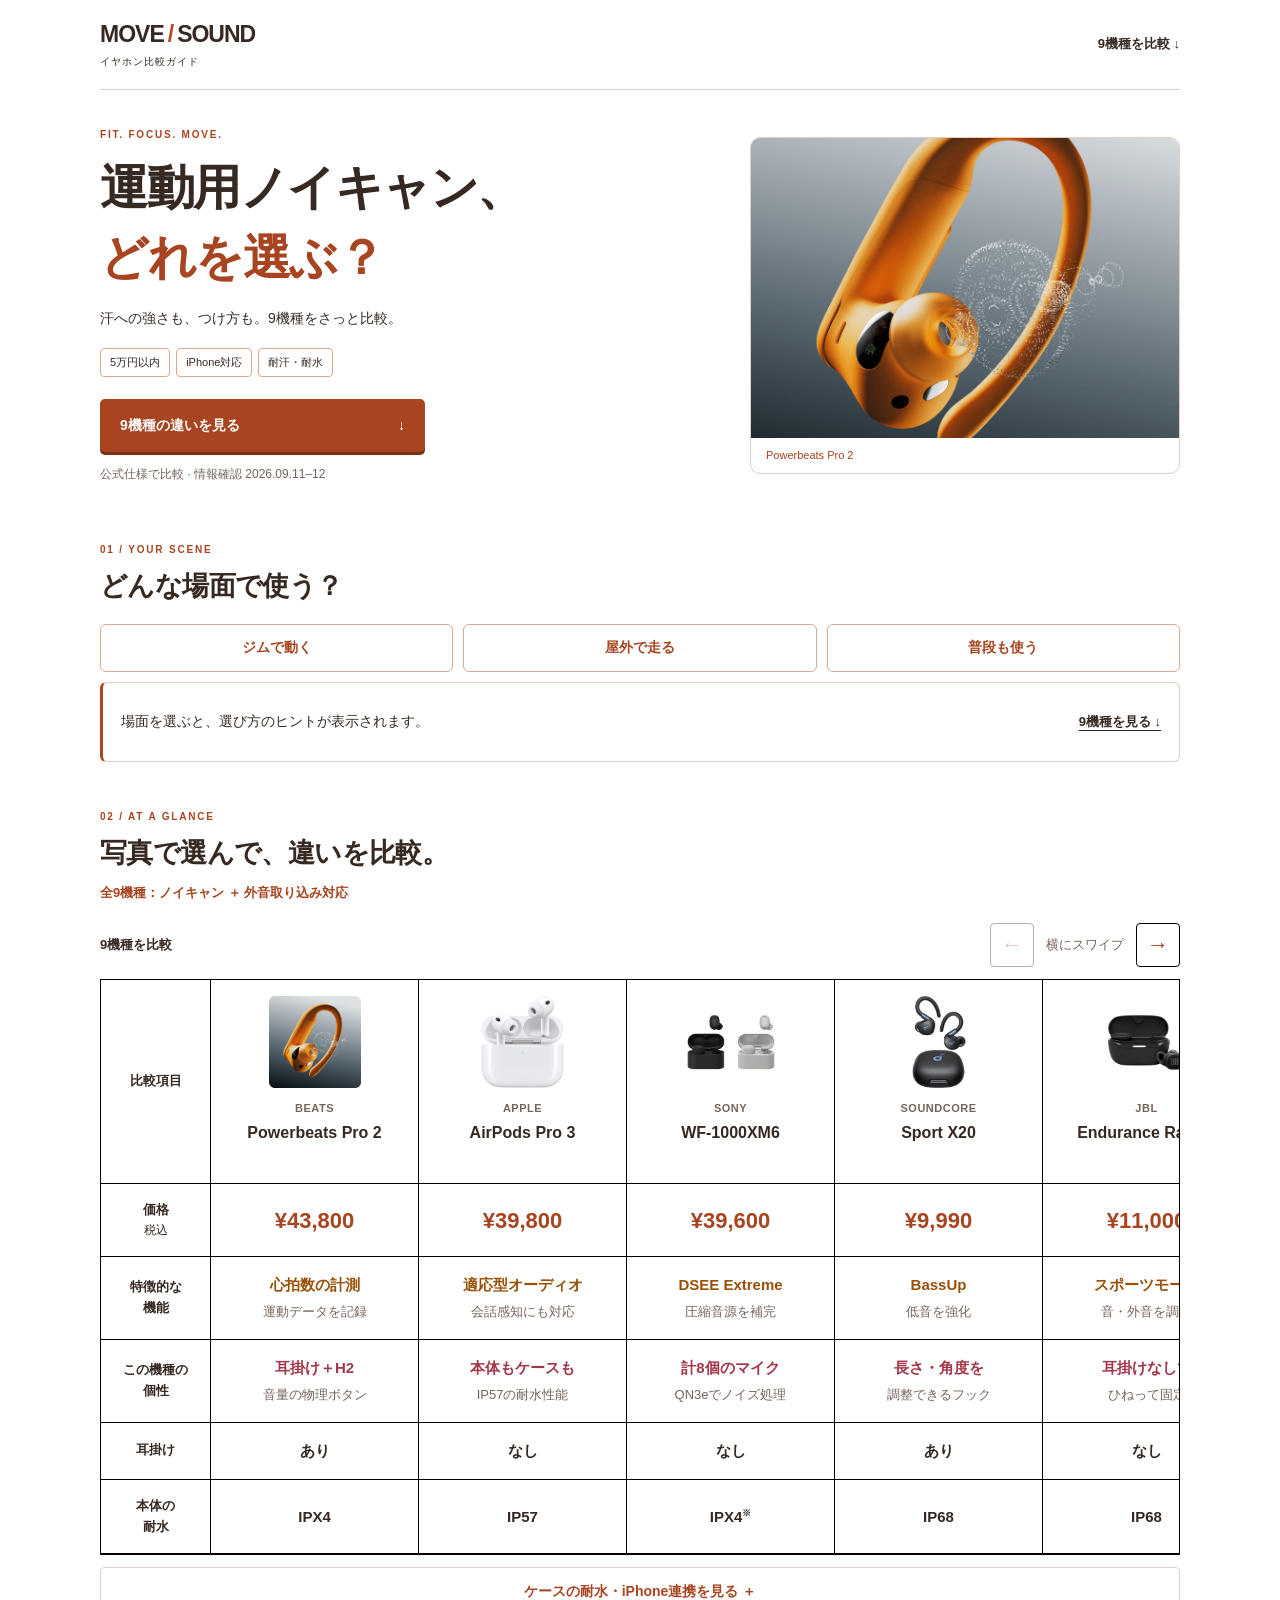
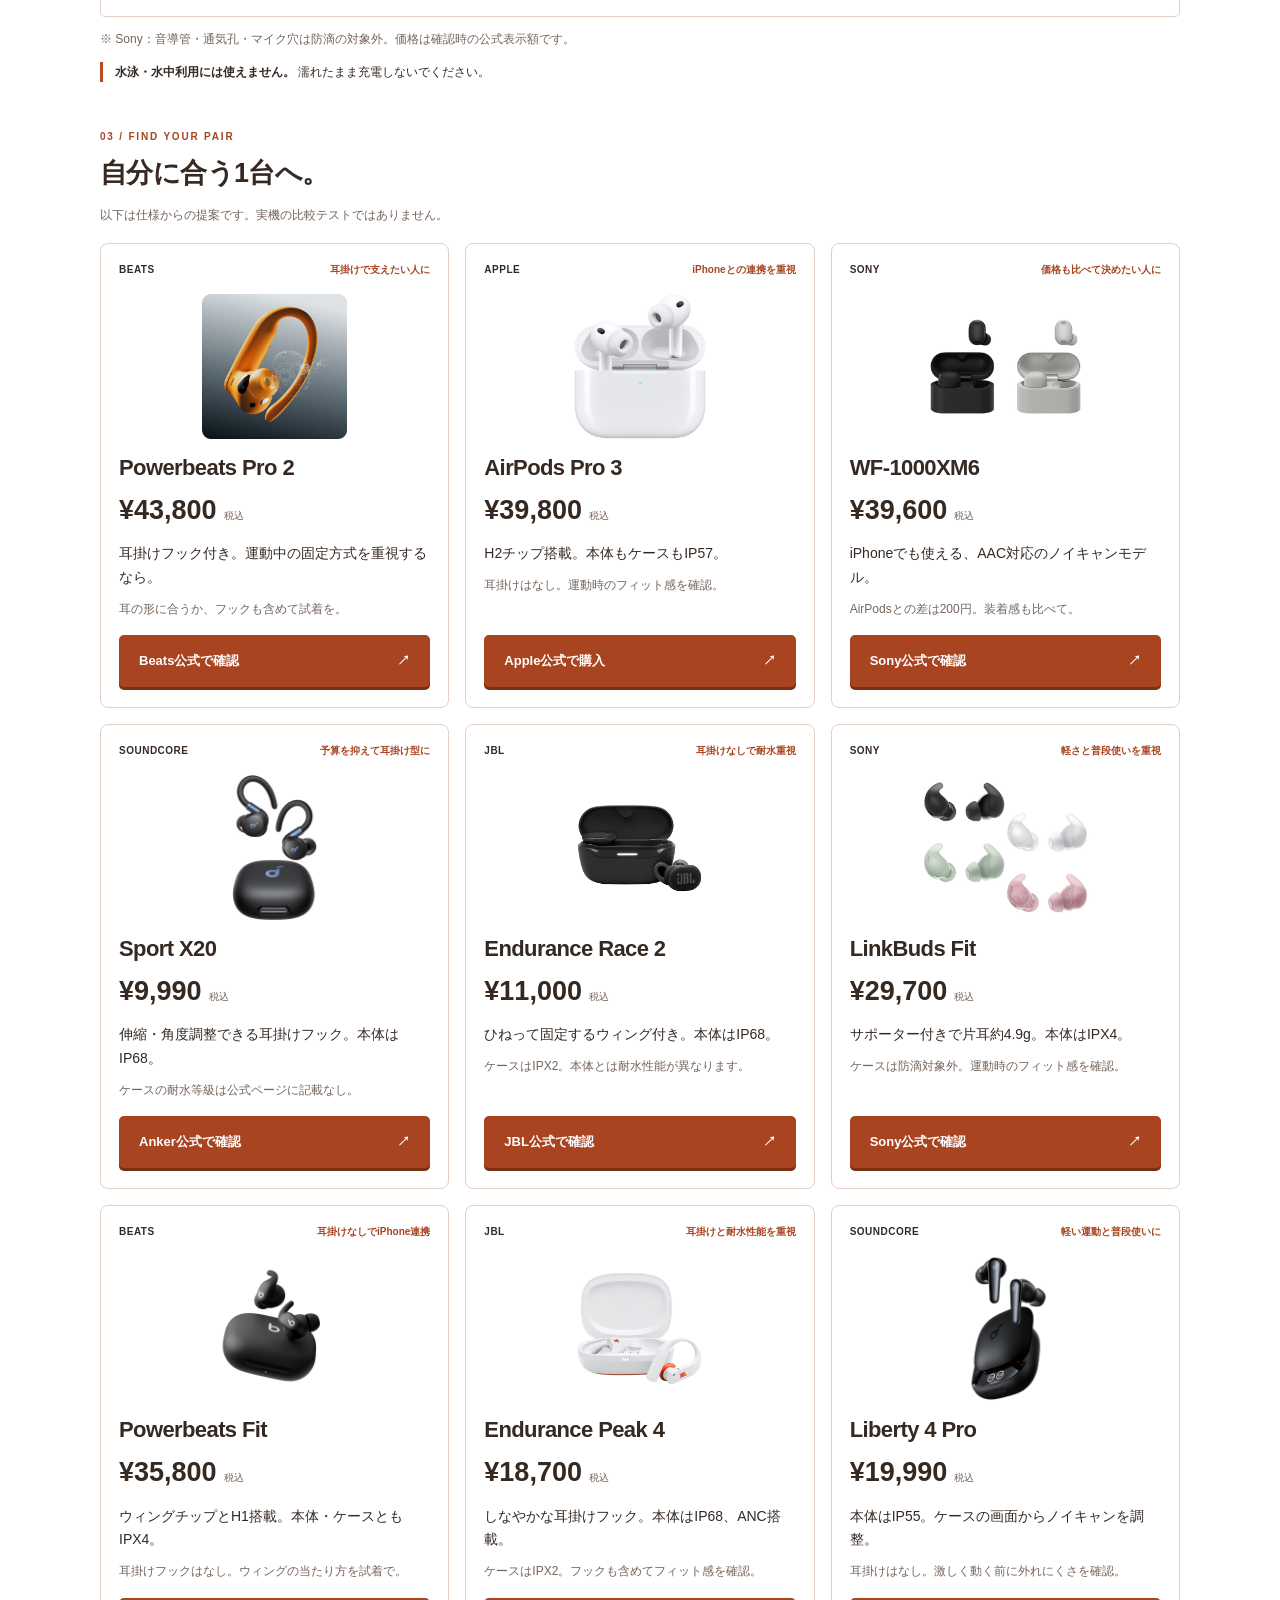
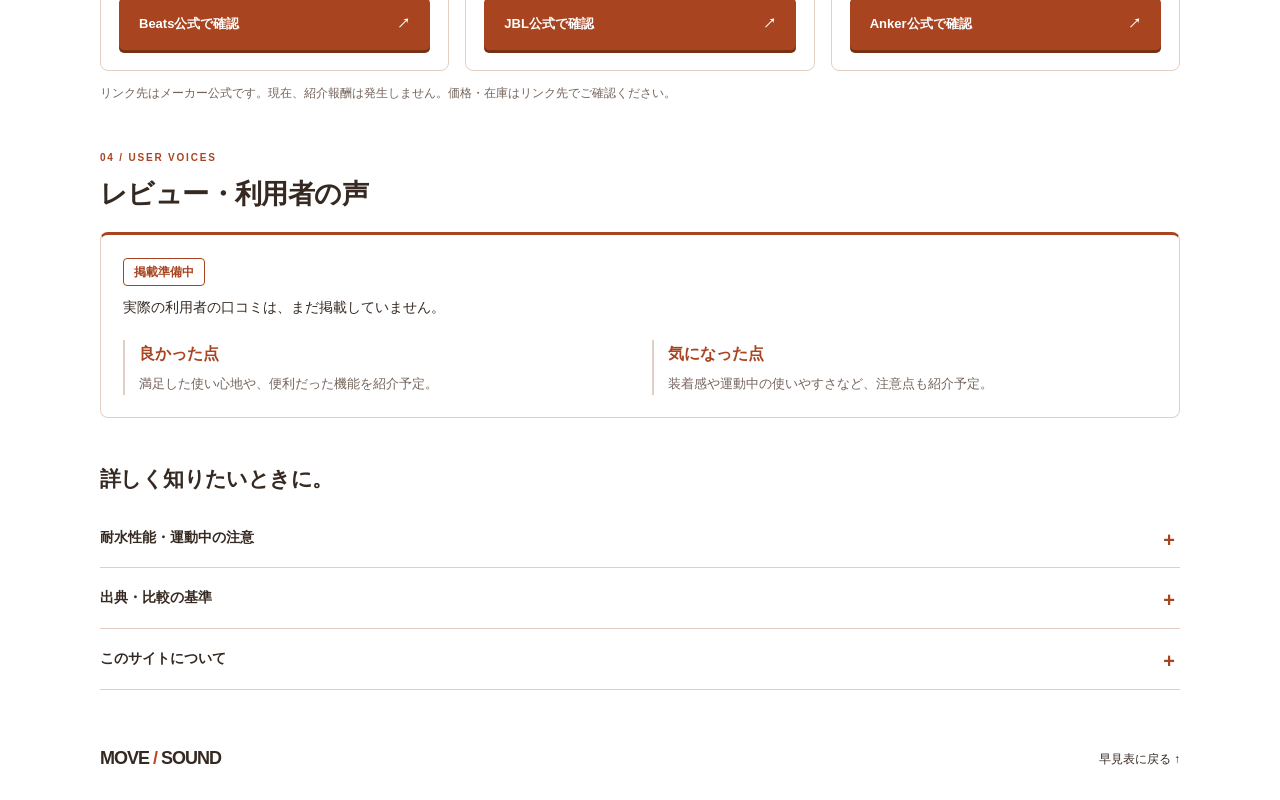
==== commit 7d65a1ce: "Highlight CTA buttons and add user reviews section" ====
--- a/index.html
+++ b/index.html
@@ -10,7 +10,7 @@
   <meta property="og:type" content="website">
   <meta name="robots" content="noindex, follow">
   <title>MOVE / SOUND｜運動用ノイキャンイヤホン比較</title>
-  <link rel="stylesheet" href="style.css?v=10">
+  <link rel="stylesheet" href="style.css?v=11">
   <script src="app.js?v=8" defer></script>
 </head>
 <body>
@@ -32,6 +32,11 @@
 <p class="water-note"><strong>水泳・水中利用には使えません。</strong> 濡れたまま充電しないでください。</p>
 </section>
 <section class="wrap section" id="products"><div class="section-head"><p class="eyebrow">03 / FIND YOUR PAIR</p><h2>自分に合う1台へ。</h2><p class="caption">以下は仕様からの提案です。実機の比較テストではありません。</p></div><div class="product-grid"><article class="product" id="beats"><div class="product-top"><span>BEATS</span><span class="product-kicker">耳掛けで支えたい人に</span></div><div class="product-intro"><div class="product-picture"><img src="assets/beats.png" alt="Powerbeats Pro 2の製品写真" width="220" height="190" loading="lazy"></div><div><h3>Powerbeats Pro 2</h3><p class="price">¥43,800<small>税込</small></p></div></div><div class="product-body"><p class="point">耳掛けフック付き。運動中の固定方式を重視するなら。</p><p class="caution">耳の形に合うか、フックも含めて試着を。</p><a class="button dark product-cta" href="https://www.beatsbydre.com/jp/earbuds/powerbeats-pro-2" target="_blank" rel="noopener noreferrer">Beats公式で確認 <span>↗</span></a></div></article><article class="product" id="apple"><div class="product-top"><span>APPLE</span><span class="product-kicker">iPhoneとの連携を重視</span></div><div class="product-intro"><div class="product-picture"><img src="assets/apple.jpg" alt="AirPods Pro 3の製品写真" width="220" height="190" loading="lazy"></div><div><h3>AirPods Pro 3</h3><p class="price">¥39,800<small>税込</small></p></div></div><div class="product-body"><p class="point">H2チップ搭載。本体もケースもIP57。</p><p class="caution">耳掛けはなし。運動時のフィット感を確認。</p><a class="button dark product-cta" href="https://www.apple.com/jp/shop/buy-airpods/airpods-pro-3" target="_blank" rel="noopener noreferrer">Apple公式で購入 <span>↗</span></a></div></article><article class="product" id="sony"><div class="product-top"><span>SONY</span><span class="product-kicker">価格も比べて決めたい人に</span></div><div class="product-intro"><div class="product-picture"><img src="assets/sony.jpg" alt="WF-1000XM6の製品写真" width="220" height="190" loading="lazy"></div><div><h3>WF-1000XM6</h3><p class="price">¥39,600<small>税込</small></p></div></div><div class="product-body"><p class="point">iPhoneでも使える、AAC対応のノイキャンモデル。</p><p class="caution">AirPodsとの差は200円。装着感も比べて。</p><a class="button dark product-cta" href="https://www.sony.jp/headphone/products/WF-1000XM6/" target="_blank" rel="noopener noreferrer">Sony公式で確認 <span>↗</span></a></div></article><article class="product" id="sport-x20"><div class="product-top"><span>SOUNDCORE</span><span class="product-kicker">予算を抑えて耳掛け型に</span></div><div class="product-intro"><div class="product-picture"><img src="assets/sport-x20.jpg" alt="Soundcore Sport X20の製品写真" width="220" height="190" loading="lazy"></div><div><h3>Sport X20</h3><p class="price">¥9,990<small>税込</small></p></div></div><div class="product-body"><p class="point">伸縮・角度調整できる耳掛けフック。本体はIP68。</p><p class="caution">ケースの耐水等級は公式ページに記載なし。</p><a class="button dark product-cta" href="https://www.ankerjapan.com/products/a3968" target="_blank" rel="noopener noreferrer">Anker公式で確認 <span>↗</span></a></div></article><article class="product" id="race2"><div class="product-top"><span>JBL</span><span class="product-kicker">耳掛けなしで耐水重視</span></div><div class="product-intro"><div class="product-picture"><img src="assets/race2.png" alt="JBL Endurance Race 2の製品写真" width="220" height="190" loading="lazy"></div><div><h3>Endurance Race 2</h3><p class="price">¥11,000<small>税込</small></p></div></div><div class="product-body"><p class="point">ひねって固定するウィング付き。本体はIP68。</p><p class="caution">ケースはIPX2。本体とは耐水性能が異なります。</p><a class="button dark product-cta" href="https://jp.jbl.com/JBLENDURACE2BLK.html" target="_blank" rel="noopener noreferrer">JBL公式で確認 <span>↗</span></a></div></article><article class="product" id="linkbuds-fit"><div class="product-top"><span>SONY</span><span class="product-kicker">軽さと普段使いを重視</span></div><div class="product-intro"><div class="product-picture"><img src="assets/linkbuds-fit.jpg" alt="Sony LinkBuds Fitの製品写真" width="220" height="190" loading="lazy"></div><div><h3>LinkBuds Fit</h3><p class="price">¥29,700<small>税込</small></p></div></div><div class="product-body"><p class="point">サポーター付きで片耳約4.9g。本体はIPX4。</p><p class="caution">ケースは防滴対象外。運動時のフィット感を確認。</p><a class="button dark product-cta" href="https://www.sony.jp/headphone/products/LinkBuds_Fit/" target="_blank" rel="noopener noreferrer">Sony公式で確認 <span>↗</span></a></div></article><article class="product" id="powerbeats-fit"><div class="product-top"><span>BEATS</span><span class="product-kicker">耳掛けなしでiPhone連携</span></div><div class="product-intro"><div class="product-picture"><img src="assets/powerbeats-fit.jpg" alt="Beats Powerbeats Fitの製品写真" width="220" height="190" loading="lazy"></div><div><h3>Powerbeats Fit</h3><p class="price">¥35,800<small>税込</small></p></div></div><div class="product-body"><p class="point">ウィングチップとH1搭載。本体・ケースともIPX4。</p><p class="caution">耳掛けフックはなし。ウィングの当たり方を試着で。</p><a class="button dark product-cta" href="https://www.beatsbydre.com/jp/earbuds/powerbeats-fit/ME2J4/pbfit-jet-black" target="_blank" rel="noopener noreferrer">Beats公式で確認 <span>↗</span></a></div></article><article class="product" id="peak4"><div class="product-top"><span>JBL</span><span class="product-kicker">耳掛けと耐水性能を重視</span></div><div class="product-intro"><div class="product-picture"><img src="assets/peak4.png" alt="JBL Endurance Peak 4の製品写真" width="220" height="190" loading="lazy"></div><div><h3>Endurance Peak 4</h3><p class="price">¥18,700<small>税込</small></p></div></div><div class="product-body"><p class="point">しなやかな耳掛けフック。本体はIP68、ANC搭載。</p><p class="caution">ケースはIPX2。フックも含めてフィット感を確認。</p><a class="button dark product-cta" href="https://jp.jbl.com/ENDURANCE-PEAK-4.html" target="_blank" rel="noopener noreferrer">JBL公式で確認 <span>↗</span></a></div></article><article class="product" id="liberty4pro"><div class="product-top"><span>SOUNDCORE</span><span class="product-kicker">軽い運動と普段使いに</span></div><div class="product-intro"><div class="product-picture"><img src="assets/liberty4pro.jpg" alt="Soundcore Liberty 4 Proの製品写真" width="220" height="190" loading="lazy"></div><div><h3>Liberty 4 Pro</h3><p class="price">¥19,990<small>税込</small></p></div></div><div class="product-body"><p class="point">本体はIP55。ケースの画面からノイキャンを調整。</p><p class="caution">耳掛けはなし。激しく動く前に外れにくさを確認。</p><a class="button dark product-cta" href="https://www.ankerjapan.com/products/a3954" target="_blank" rel="noopener noreferrer">Anker公式で確認 <span>↗</span></a></div></article></div><p class="caption">リンク先はメーカー公式です。現在、紹介報酬は発生しません。価格・在庫はリンク先でご確認ください。</p></section>
+<section class="wrap section reviews-section" id="reviews" aria-labelledby="reviews-title">
+<div class="section-head"><p class="eyebrow">04 / USER VOICES</p><h2 id="reviews-title">レビュー・利用者の声</h2></div>
+<div class="reviews-panel"><p class="reviews-status">掲載準備中</p><p class="reviews-intro">実際の利用者の口コミは、まだ掲載していません。</p>
+<div class="reviews-columns"><div><h3>良かった点</h3><p>満足した使い心地や、便利だった機能を紹介予定。</p></div><div><h3>気になった点</h3><p>装着感や運動中の使いやすさなど、注意点も紹介予定。</p></div></div>
+</div></section>
 <section class="wrap section details-section"><h2>詳しく知りたいときに。</h2>
 <details><summary>耐水性能・運動中の注意</summary><div class="detail-body"><p>IPX4は水しぶきへの耐性。IP55・IP57・IP68も、水泳やシャワーに使えるという意味ではありません。耐水性能は使用に伴って低下する場合があります。</p><p>屋外では外音取り込みなどを使い、音量を抑えて周囲を確認してください。装着感は耳の形で変わるため、試着で確認を。</p></div></details>
 <details id="sources"><summary>出典・比較の基準</summary><div class="detail-body"><p>既存3機種は2026年9月11日、追加6機種は9月12日の日本向け公式情報を使用。5万円以内・ANC・耐汗／耐水・iPhone対応で9機種を選定しました。市場全体のランキングや実測評価ではありません。</p><p>追加の機能・個性は2026年9月12日に公式情報で確認。「この機種の個性」は仕様から選んだ特徴で、市場で唯一という意味ではありません。心拍数計測・空間オーディオなどの利用条件はリンク先をご確認ください。機能はiPhoneの機種・OSにも依存します。写真は各メーカーの公式掲載画像です。</p><div class="source-columns"><div><strong>Beats</strong><a href="https://www.beatsbydre.com/jp/earbuds/powerbeats-pro-2" target="_blank" rel="noopener noreferrer">価格・ANC・装着方式 ↗</a><a href="https://www.beatsbydre.com/jp/support/earbuds/powerbeats-pro-2" target="_blank" rel="noopener noreferrer">耐汗・耐水とケース ↗</a></div><div><strong>Apple</strong><a href="https://www.apple.com/jp/shop/buy-airpods/airpods-pro-3" target="_blank" rel="noopener noreferrer">公式販売価格 ↗</a><a href="https://www.apple.com/jp/airpods-pro/specs/" target="_blank" rel="noopener noreferrer">技術仕様 ↗</a><a href="https://support.apple.com/ja-jp/105046" target="_blank" rel="noopener noreferrer">水への耐性・お手入れ ↗</a></div><div><strong>Sony</strong><a href="https://www.sony.jp/headphone/products/WF-1000XM6/" target="_blank" rel="noopener noreferrer">製品情報・価格 ↗</a><a href="https://www.sony.jp/headphone/products/WF-1000XM6/spec.html" target="_blank" rel="noopener noreferrer">仕様・Bluetooth接続 ↗</a><a href="https://www.sony.jp/headphone/products/WF-1000XM6/feature_6.html" target="_blank" rel="noopener noreferrer">防滴性能の注記 ↗</a></div><div><strong>Soundcore Sport X20</strong><a href="https://www.ankerjapan.com/products/a3968" target="_blank" rel="noopener noreferrer">価格・機能・耐水性能 ↗</a></div><div><strong>JBL Endurance Race 2</strong><a href="https://jp.jbl.com/JBLENDURACE2BLK.html" target="_blank" rel="noopener noreferrer">価格・機能・耐水性能 ↗</a></div><div><strong>Sony LinkBuds Fit</strong><a href="https://www.sony.jp/headphone/products/LinkBuds_Fit/feature_2.html" target="_blank" rel="noopener noreferrer">自動外音調整 ↗</a><a href="https://www.sony.jp/headphone/products/LinkBuds_Fit/feature_4.html" target="_blank" rel="noopener noreferrer">ワイドエリアタップ ↗</a><a href="https://www.sony.jp/headphone/products/LinkBuds_Fit/" target="_blank" rel="noopener noreferrer">価格・機能・耐水性能 ↗</a></div><div><strong>Beats Powerbeats Fit</strong><a href="https://www.beatsbydre.com/jp/earbuds/powerbeats-fit/ME2J4/pbfit-jet-black" target="_blank" rel="noopener noreferrer">価格・機能・耐水性能 ↗</a></div><div><strong>JBL Endurance Peak 4</strong><a href="https://jp.jbl.com/ENDURANCE-PEAK-4.html" target="_blank" rel="noopener noreferrer">価格・機能・耐水性能 ↗</a></div><div><strong>Soundcore Liberty 4 Pro</strong><a href="https://www.ankerjapan.com/products/a3954" target="_blank" rel="noopener noreferrer">価格・機能・耐水性能 ↗</a></div></div></div></details>
--- a/style.css
+++ b/style.css
@@ -1,4 +1,4 @@
-:root{--paper:#ffffff;--ink:#352922;--muted:#75645b;--line:#e3cec3;--accent:#a84420;--orange:#b84921;--feature:#995008;--signature:#a33649}*{box-sizing:border-box}html{scroll-behavior:smooth;scroll-padding-top:20px}body{margin:0;background:var(--paper);color:var(--ink);font-family:-apple-system,BlinkMacSystemFont,"Hiragino Kaku Gothic ProN",Meiryo,sans-serif;line-height:1.7}a{color:inherit;text-decoration:none}img{display:block;max-width:100%}button{font:inherit}a,button,summary{touch-action:manipulation}a:focus-visible,button:focus-visible,summary:focus-visible{outline:3px solid var(--orange);outline-offset:4px}.wrap{width:min(1080px,calc(100% - 48px));margin:auto}.header{display:flex;justify-content:space-between;align-items:center;min-height:90px;border-bottom:1px solid var(--line)}.brand{font-size:23px;font-weight:850;letter-spacing:-1px;line-height:1.2}.brand span{color:var(--orange);padding:0 4px}.brand small{display:block;font-weight:400;font-size:10px;letter-spacing:1px;margin-top:7px}.nav-link{font-size:13px;font-weight:700;padding:12px 0}.hero{display:grid;grid-template-columns:1.4fr 1fr;align-items:center;gap:48px;padding-top:36px;padding-bottom:10px}.eyebrow{font-size:10px;font-weight:750;letter-spacing:1.8px;color:var(--accent);margin:0 0 10px}h1{font-size:clamp(30px,4vw,48px);line-height:1.45;letter-spacing:-1.5px;margin:0 0 15px}h1 span{color:var(--accent)}.lead{font-size:14px;margin:0 0 17px}.tags{display:flex;gap:6px;flex-wrap:wrap;margin-bottom:22px}.tags span{font-size:11px;border:1px solid #d6aa93;border-radius:4px;padding:4px 9px}.button{display:flex;align-items:center;justify-content:space-between;gap:12px;min-height:50px;padding:13px 18px;font-size:14px;font-weight:700;border-radius:5px}.dark{background:white;color:var(--accent);border:2px solid var(--accent)}.dark:hover{background:white;color:#793114;border-color:#793114}.hero .button{max-width:325px}.hero-art{margin:0;border-radius:10px;overflow:hidden;background:white;border:1px solid var(--line)}.hero-art img{width:100%;height:300px;object-fit:cover}.hero-art figcaption{color:var(--accent);font-size:11px;padding:8px 15px}.caption{font-size:12px;color:var(--muted);margin:12px 0 0;line-height:1.7}.section{padding-top:46px}.section-head{margin-bottom:18px}h2{font-size:27px;line-height:1.4;margin:0;letter-spacing:-.6px}.choice-buttons{display:grid;grid-template-columns:repeat(3,1fr);gap:10px}.choice-buttons button{cursor:pointer;background:white;border:1px solid #d6aa93;border-radius:6px;min-height:48px;color:var(--accent);font-weight:700;font-size:14px}.choice-buttons button[aria-pressed=true]{background:white;color:var(--accent);box-shadow:inset 0 0 0 2px var(--accent)}.recommendation{display:flex;justify-content:space-between;align-items:center;gap:16px;background:white;border:1px solid var(--line);border-left:3px solid var(--accent);border-radius:6px;padding:14px 18px;margin-top:10px;min-height:80px}.recommendation p{font-size:14px;margin:0}.recommendation a{font-size:13px;white-space:nowrap;text-decoration:underline;text-underline-offset:4px;font-weight:700}.shared{font-size:13px;color:var(--accent);font-weight:650;margin:10px 0 0}.table-frame{border:0;border-radius:0;background:white}table{table-layout:fixed;width:100%;border-collapse:collapse;border:1px solid #000;text-align:center;font-size:15px}th,td{padding:14px 8px;border:1px solid #000}thead{background:white;color:var(--accent)}thead th:first-child{width:22%;font-size:12px}thead a{display:block;padding:3px 0}table small{display:block;font-size:11px;font-weight:400}tbody th{font-size:12px;background:white}tbody td{font-weight:650}sup{font-size:9px}.water-note{font-size:12px;margin:12px 0 0;border-left:3px solid var(--orange);padding-left:12px}.product-grid{display:grid;grid-template-columns:repeat(3,1fr);gap:16px}.product{border:1px solid var(--line);border-radius:8px;background:white;overflow:hidden;display:flex;flex-direction:column}.product-top{display:flex;justify-content:space-between;flex-wrap:wrap;gap:5px;padding:17px 18px 0;font-size:10px;font-weight:750;letter-spacing:.5px}.product-kicker{color:var(--accent);letter-spacing:0}.product-intro{padding:0 18px}.product-picture{height:176px;display:flex;align-items:center;justify-content:center;padding:15px 0}.product-picture img{width:100%;height:145px;object-fit:contain}.product h3{font-size:22px;line-height:1.3;margin:0;letter-spacing:-.6px}.price{font-size:27px;font-weight:750;line-height:1.5;margin:7px 0 12px}.price small{font-size:10px;font-weight:400;color:var(--muted);margin-left:7px}.product-body{padding:0 18px 20px;display:flex;flex-direction:column;flex:1}.point{font-size:14px;margin:0 0 9px}.caution{font-size:12px;color:var(--muted);margin:0 0 16px}.product-cta{margin-top:auto;font-size:13px}.details-section h2{font-size:21px;margin-bottom:14px}details{border-bottom:1px solid var(--line)}summary{cursor:pointer;font-size:14px;font-weight:650;padding:18px 28px 18px 0;list-style:none;position:relative}summary::-webkit-details-marker{display:none}summary:after{content:'+';position:absolute;right:5px;top:15px;font-size:20px;color:var(--accent)}details[open] summary:after{content:'−'}.detail-body{padding:0 0 18px;font-size:13px;color:var(--muted)}.detail-body p{margin:0 0 12px}.source-columns{display:grid;grid-template-columns:repeat(3,1fr);gap:15px}.source-columns strong{display:block;color:var(--ink)}.source-columns a{display:block;text-decoration:underline;text-underline-offset:3px;padding:7px 0;font-size:12px}.footer{display:flex;justify-content:space-between;align-items:center;gap:15px;padding-top:30px;padding-bottom:30px;margin-top:28px}.footer .brand{font-size:18px}.footer>a:last-child{font-size:12px}.skip{position:fixed;top:-100px;background:white;color:var(--accent);border:2px solid var(--accent);padding:15px;z-index:10}.skip:focus{top:10px}.sr-only{position:absolute;width:1px;height:1px;overflow:hidden;clip-path:inset(50%)}
+:root{--paper:#ffffff;--ink:#352922;--muted:#75645b;--line:#e3cec3;--accent:#a84420;--orange:#b84921;--feature:#995008;--signature:#a33649}*{box-sizing:border-box}html{scroll-behavior:smooth;scroll-padding-top:20px}body{margin:0;background:var(--paper);color:var(--ink);font-family:-apple-system,BlinkMacSystemFont,"Hiragino Kaku Gothic ProN",Meiryo,sans-serif;line-height:1.7}a{color:inherit;text-decoration:none}img{display:block;max-width:100%}button{font:inherit}a,button,summary{touch-action:manipulation}a:focus-visible,button:focus-visible,summary:focus-visible{outline:3px solid var(--orange);outline-offset:4px}.wrap{width:min(1080px,calc(100% - 48px));margin:auto}.header{display:flex;justify-content:space-between;align-items:center;min-height:90px;border-bottom:1px solid var(--line)}.brand{font-size:23px;font-weight:850;letter-spacing:-1px;line-height:1.2}.brand span{color:var(--orange);padding:0 4px}.brand small{display:block;font-weight:400;font-size:10px;letter-spacing:1px;margin-top:7px}.nav-link{font-size:13px;font-weight:700;padding:12px 0}.hero{display:grid;grid-template-columns:1.4fr 1fr;align-items:center;gap:48px;padding-top:36px;padding-bottom:10px}.eyebrow{font-size:10px;font-weight:750;letter-spacing:1.8px;color:var(--accent);margin:0 0 10px}h1{font-size:clamp(30px,4vw,48px);line-height:1.45;letter-spacing:-1.5px;margin:0 0 15px}h1 span{color:var(--accent)}.lead{font-size:14px;margin:0 0 17px}.tags{display:flex;gap:6px;flex-wrap:wrap;margin-bottom:22px}.tags span{font-size:11px;border:1px solid #d6aa93;border-radius:4px;padding:4px 9px}.button{display:flex;align-items:center;justify-content:space-between;gap:12px;min-height:50px;padding:13px 18px;font-size:14px;font-weight:700;border-radius:5px}.dark{background:var(--accent);color:#fff;border:2px solid var(--accent);box-shadow:0 3px 0 #793114}.dark:hover{background:#793114;color:#fff;border-color:#793114}.dark:active{box-shadow:none;transform:translateY(2px)}.hero .button{max-width:325px}.hero-art{margin:0;border-radius:10px;overflow:hidden;background:white;border:1px solid var(--line)}.hero-art img{width:100%;height:300px;object-fit:cover}.hero-art figcaption{color:var(--accent);font-size:11px;padding:8px 15px}.caption{font-size:12px;color:var(--muted);margin:12px 0 0;line-height:1.7}.section{padding-top:46px}.section-head{margin-bottom:18px}h2{font-size:27px;line-height:1.4;margin:0;letter-spacing:-.6px}.choice-buttons{display:grid;grid-template-columns:repeat(3,1fr);gap:10px}.choice-buttons button{cursor:pointer;background:white;border:1px solid #d6aa93;border-radius:6px;min-height:48px;color:var(--accent);font-weight:700;font-size:14px}.choice-buttons button[aria-pressed=true]{background:white;color:var(--accent);box-shadow:inset 0 0 0 2px var(--accent)}.recommendation{display:flex;justify-content:space-between;align-items:center;gap:16px;background:white;border:1px solid var(--line);border-left:3px solid var(--accent);border-radius:6px;padding:14px 18px;margin-top:10px;min-height:80px}.recommendation p{font-size:14px;margin:0}.recommendation a{font-size:13px;white-space:nowrap;text-decoration:underline;text-underline-offset:4px;font-weight:700}.shared{font-size:13px;color:var(--accent);font-weight:650;margin:10px 0 0}.table-frame{border:0;border-radius:0;background:white}table{table-layout:fixed;width:100%;border-collapse:collapse;border:1px solid #000;text-align:center;font-size:15px}th,td{padding:14px 8px;border:1px solid #000}thead{background:white;color:var(--accent)}thead th:first-child{width:22%;font-size:12px}thead a{display:block;padding:3px 0}table small{display:block;font-size:11px;font-weight:400}tbody th{font-size:12px;background:white}tbody td{font-weight:650}sup{font-size:9px}.water-note{font-size:12px;margin:12px 0 0;border-left:3px solid var(--orange);padding-left:12px}.product-grid{display:grid;grid-template-columns:repeat(3,1fr);gap:16px}.product{border:1px solid var(--line);border-radius:8px;background:white;overflow:hidden;display:flex;flex-direction:column}.product-top{display:flex;justify-content:space-between;flex-wrap:wrap;gap:5px;padding:17px 18px 0;font-size:10px;font-weight:750;letter-spacing:.5px}.product-kicker{color:var(--accent);letter-spacing:0}.product-intro{padding:0 18px}.product-picture{height:176px;display:flex;align-items:center;justify-content:center;padding:15px 0}.product-picture img{width:100%;height:145px;object-fit:contain}.product h3{font-size:22px;line-height:1.3;margin:0;letter-spacing:-.6px}.price{font-size:27px;font-weight:750;line-height:1.5;margin:7px 0 12px}.price small{font-size:10px;font-weight:400;color:var(--muted);margin-left:7px}.product-body{padding:0 18px 20px;display:flex;flex-direction:column;flex:1}.point{font-size:14px;margin:0 0 9px}.caution{font-size:12px;color:var(--muted);margin:0 0 16px}.product-cta{margin-top:auto;font-size:13px}.details-section h2{font-size:21px;margin-bottom:14px}details{border-bottom:1px solid var(--line)}summary{cursor:pointer;font-size:14px;font-weight:650;padding:18px 28px 18px 0;list-style:none;position:relative}summary::-webkit-details-marker{display:none}summary:after{content:'+';position:absolute;right:5px;top:15px;font-size:20px;color:var(--accent)}details[open] summary:after{content:'−'}.detail-body{padding:0 0 18px;font-size:13px;color:var(--muted)}.detail-body p{margin:0 0 12px}.source-columns{display:grid;grid-template-columns:repeat(3,1fr);gap:15px}.source-columns strong{display:block;color:var(--ink)}.source-columns a{display:block;text-decoration:underline;text-underline-offset:3px;padding:7px 0;font-size:12px}.footer{display:flex;justify-content:space-between;align-items:center;gap:15px;padding-top:30px;padding-bottom:30px;margin-top:28px}.footer .brand{font-size:18px}.footer>a:last-child{font-size:12px}.skip{position:fixed;top:-100px;background:white;color:var(--accent);border:2px solid var(--accent);padding:15px;z-index:10}.skip:focus{top:10px}.sr-only{position:absolute;width:1px;height:1px;overflow:hidden;clip-path:inset(50%)}
 @media(max-width:800px){.hero{gap:20px}.hero-art img{height:250px}.product-grid{grid-template-columns:1fr}.product-intro{display:grid;grid-template-columns:120px 1fr;align-items:center;gap:18px}.product-picture{height:140px}.product-picture img{height:115px}.product-body{padding:0 20px 20px}.product-cta{font-size:14px}.product-top{font-size:11px}.product h3{font-size:24px}}
 @media(max-width:540px){.wrap{width:calc(100% - 32px)}.header{min-height:72px}.brand{font-size:19px}.brand small{font-size:9px}.nav-link{font-size:11px}.hero{grid-template-columns:1fr;padding-top:25px;padding-bottom:0;position:relative}.hero-art{display:none}.hero h1{font-size:clamp(28px,7.8vw,40px);letter-spacing:-1px;margin-bottom:12px}.lead{font-size:13px;margin-bottom:13px}.tags{margin-bottom:17px}.tags span{font-size:11px;padding:3px 8px}.hero .button{max-width:none}.hero .caption{font-size:11px}.section{padding-top:32px}h2{font-size:23px}.section-head{margin-bottom:14px}.choice-buttons{gap:6px}.choice-buttons button{font-size:12px;min-height:46px;padding:7px 3px}.recommendation{display:block;padding:13px 14px;min-height:112px}.recommendation p{font-size:13px}.recommendation a{display:inline-block;font-size:12px;margin-top:7px;min-height:28px}.shared{font-size:12px}table{font-size:12px}th,td{padding:11px 3px;line-height:1.5}thead th:first-child{width:21%;font-size:10px}thead th{font-size:12px}table small{font-size:10px}tbody th{font-size:11px}tbody td:last-child{font-size:11px}.caption{font-size:11px}.water-note{font-size:11px}.water-note strong{display:block}.product-grid{gap:14px}.product-top{padding:15px 16px 0;font-size:10px}.product-intro{grid-template-columns:88px 1fr;padding:4px 16px 0;gap:12px}.product-picture{height:119px}.product-picture img{height:98px}.product h3{font-size:21px;overflow-wrap:anywhere}.price{font-size:25px;margin-bottom:6px}.product-body{padding:0 16px 16px}.point{font-size:13px}.caution{font-size:12px;margin-bottom:13px}.source-columns{grid-template-columns:1fr}.details-section h2{font-size:20px}.footer{margin-top:16px}}
 @media(prefers-reduced-motion:reduce){html{scroll-behavior:auto}}
@@ -43,3 +43,7 @@
 @media(max-width:540px){.comparison-scroll{--label-width:72px;--product-width:max(132px,calc((100vw - 106px)/2))}.compare-navigation{font-size:12px}.compare-navigation>div{gap:8px}.wide-compare th,.wide-compare td{padding:14px 10px}.wide-compare tr>:first-child,.wide-compare thead th:first-child{font-size:12px;padding:12px 4px}.wide-compare .compare-name{font-size:15px}.wide-compare .feature-row td,.wide-compare .signature-row td,.wide-compare tbody td:last-child{font-size:14px;padding:14px 10px}.wide-compare .price-row td,.wide-compare .price-row td:last-child{font-size:20px}.wide-compare .feature-row small,.wide-compare .signature-row small{font-size:12px}.wide-compare .compare-image{width:104px;height:86px}.wide-compare .compare-brand{font-size:10px}#spec-toggle{font-size:13px}}
 
 .model-suffix{white-space:nowrap}
+
+/* A separate, honest empty state for upcoming user reviews. */
+.reviews-panel{background:#fff;border:1px solid var(--line);border-top:3px solid var(--accent);border-radius:8px;padding:22px}.reviews-status{display:inline-block;border:1px solid var(--accent);border-radius:4px;color:var(--accent);font-size:12px;font-weight:700;margin:0 0 10px;padding:3px 10px}.reviews-intro{font-size:14px;margin:0 0 20px}.reviews-columns{display:grid;grid-template-columns:1fr 1fr;gap:24px}.reviews-columns>div{border-left:2px solid var(--line);padding-left:14px}.reviews-columns h3{font-size:16px;margin:0 0 6px;color:var(--accent)}.reviews-columns p{font-size:13px;margin:0;color:var(--muted)}
+@media(max-width:540px){.reviews-panel{padding:18px 16px}.reviews-columns{grid-template-columns:1fr;gap:18px}}
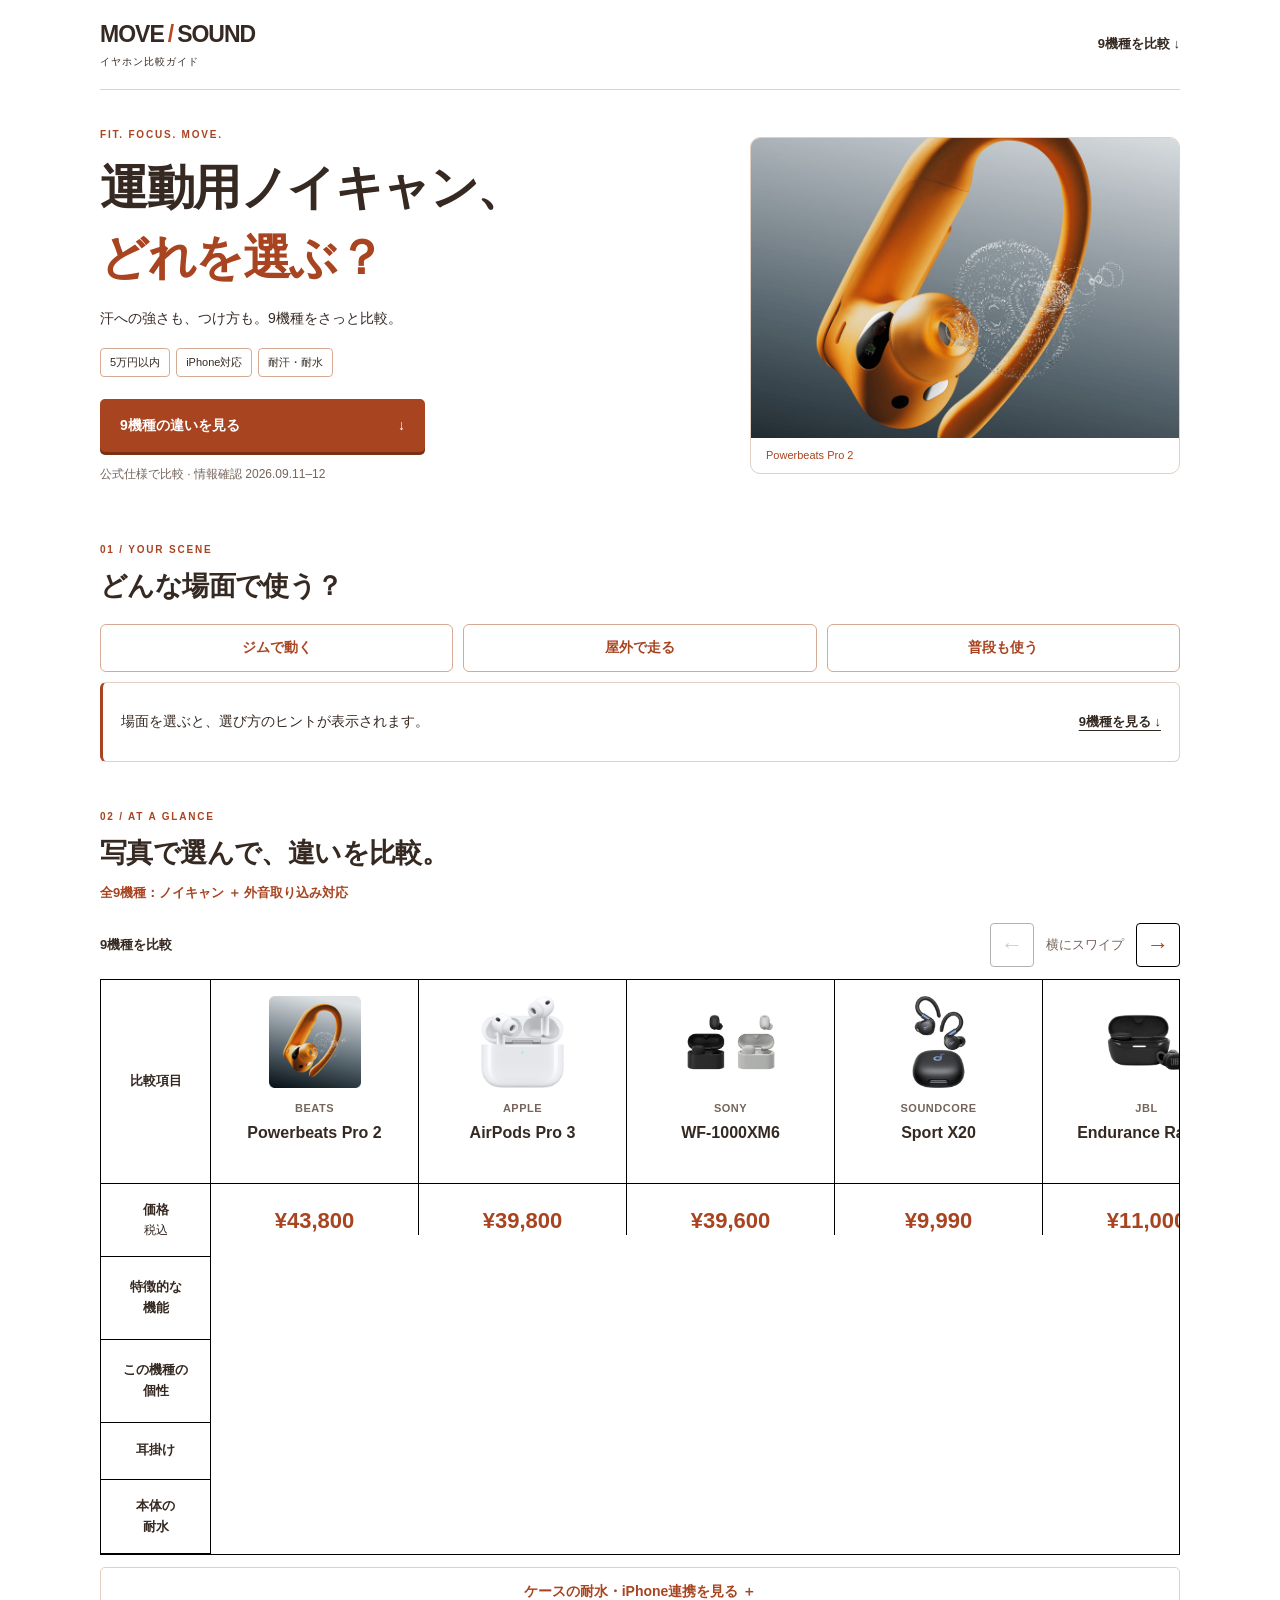
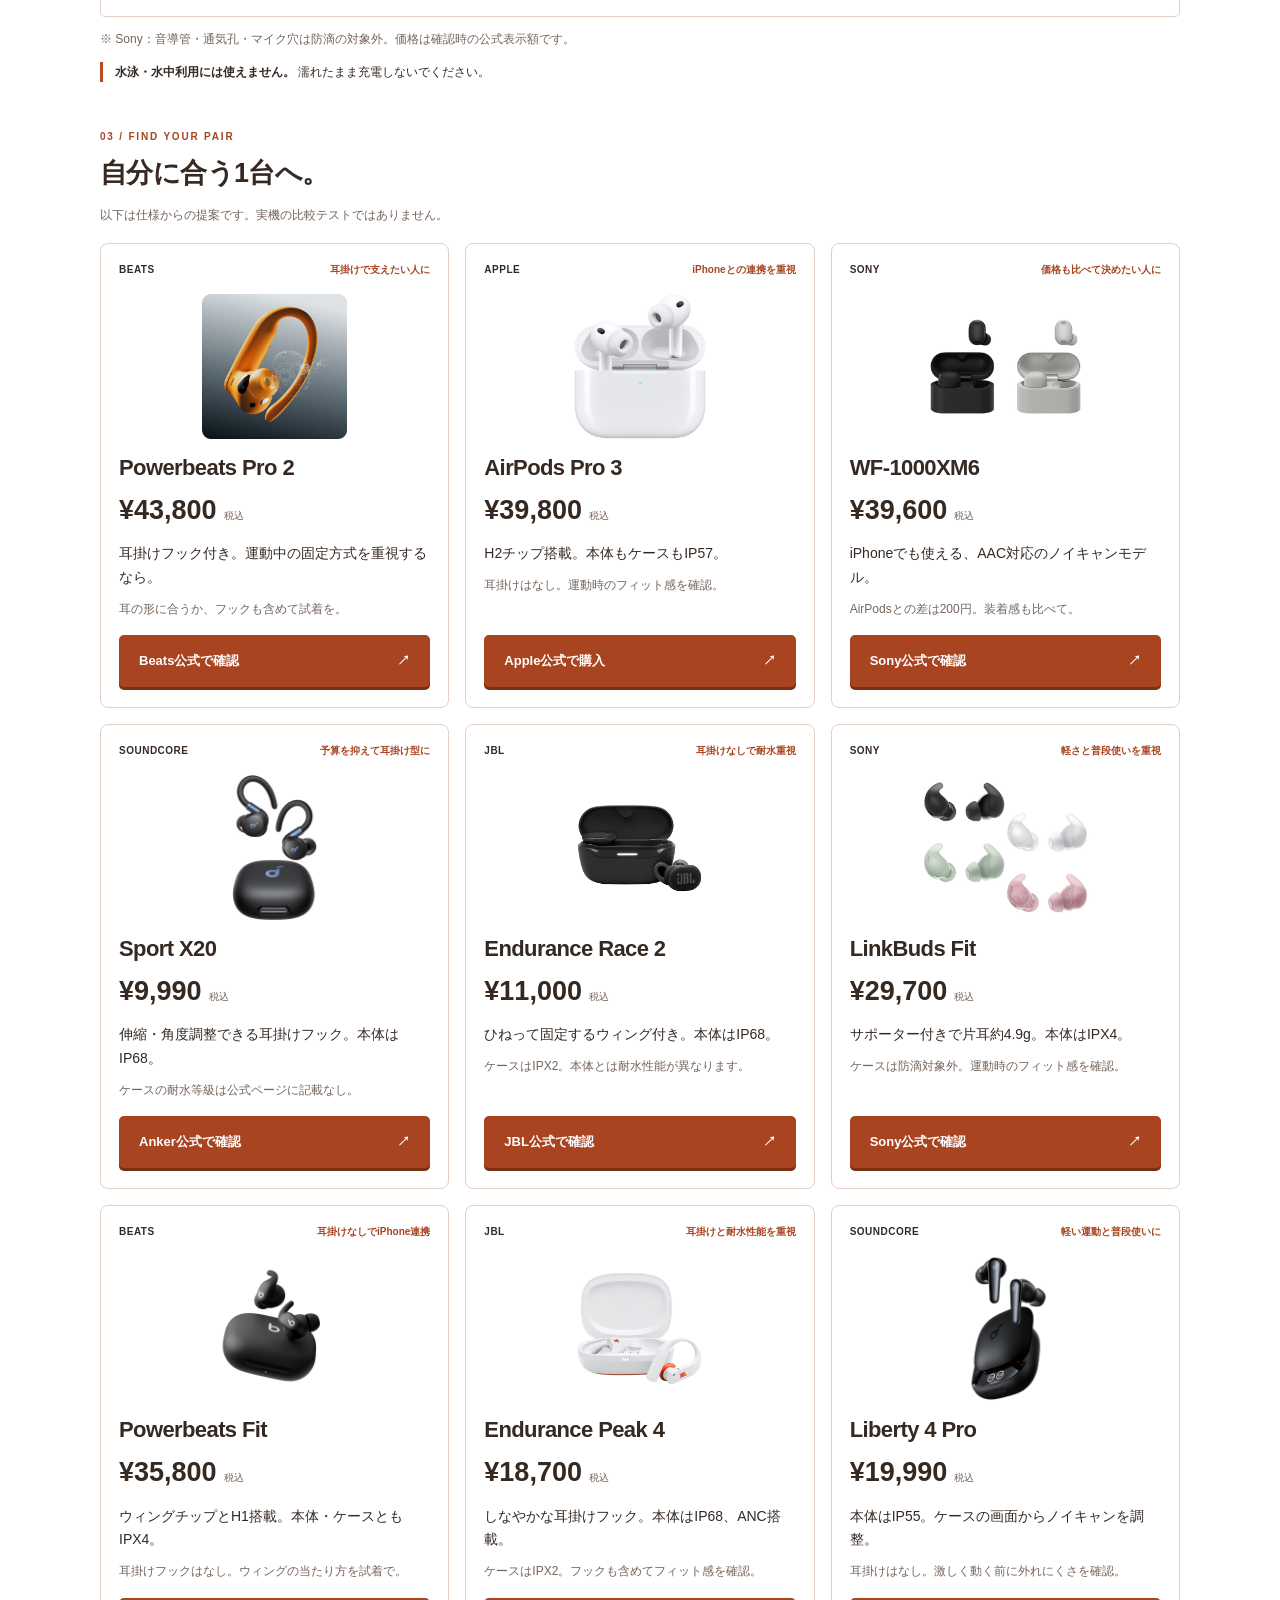
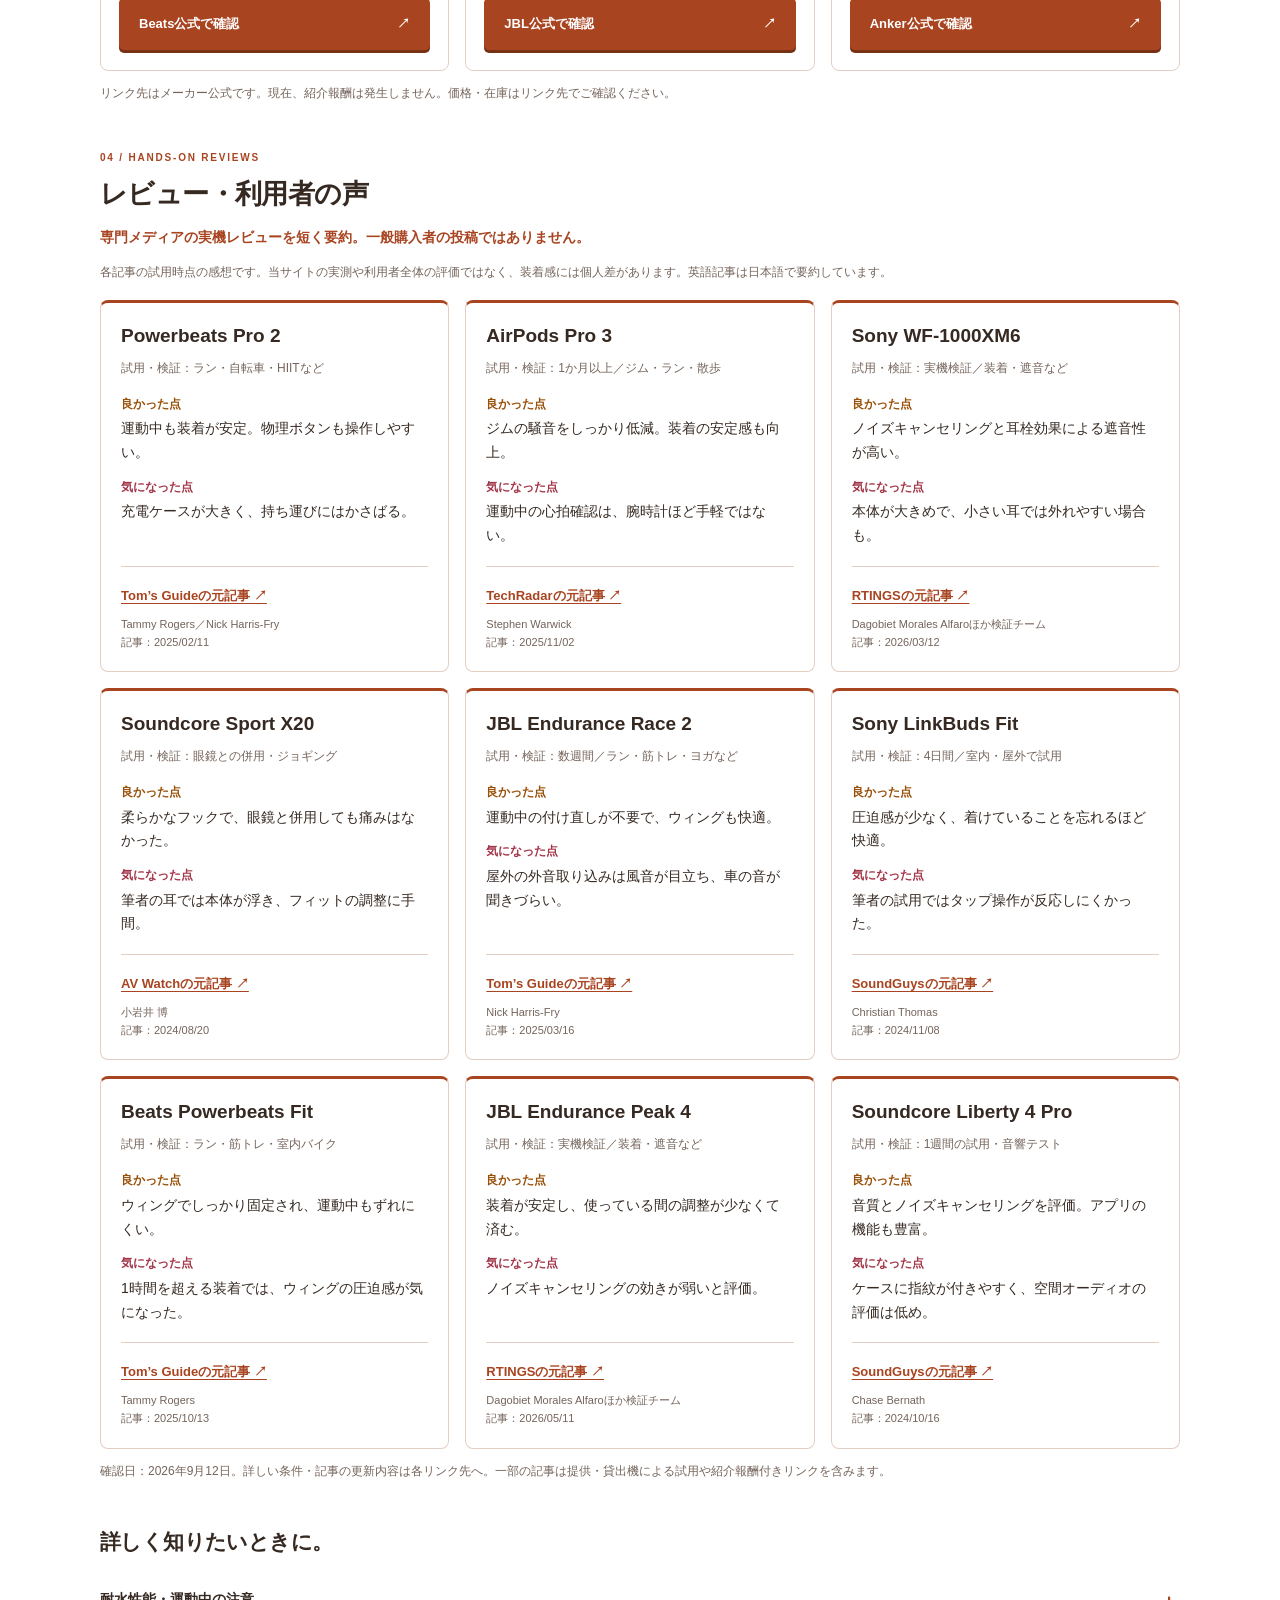
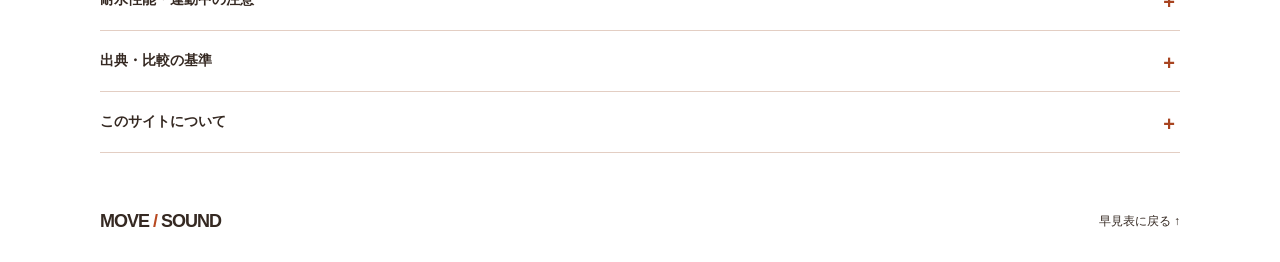
==== commit 63bbc659: "Publish nine attributed hands-on review summaries" ====
--- a/index.html
+++ b/index.html
@@ -10,7 +10,7 @@
   <meta property="og:type" content="website">
   <meta name="robots" content="noindex, follow">
   <title>MOVE / SOUND｜運動用ノイキャンイヤホン比較</title>
-  <link rel="stylesheet" href="style.css?v=11">
+  <link rel="stylesheet" href="style.css?v=12">
   <script src="app.js?v=8" defer></script>
 </head>
 <body>
@@ -33,10 +33,16 @@
 </section>
 <section class="wrap section" id="products"><div class="section-head"><p class="eyebrow">03 / FIND YOUR PAIR</p><h2>自分に合う1台へ。</h2><p class="caption">以下は仕様からの提案です。実機の比較テストではありません。</p></div><div class="product-grid"><article class="product" id="beats"><div class="product-top"><span>BEATS</span><span class="product-kicker">耳掛けで支えたい人に</span></div><div class="product-intro"><div class="product-picture"><img src="assets/beats.png" alt="Powerbeats Pro 2の製品写真" width="220" height="190" loading="lazy"></div><div><h3>Powerbeats Pro 2</h3><p class="price">¥43,800<small>税込</small></p></div></div><div class="product-body"><p class="point">耳掛けフック付き。運動中の固定方式を重視するなら。</p><p class="caution">耳の形に合うか、フックも含めて試着を。</p><a class="button dark product-cta" href="https://www.beatsbydre.com/jp/earbuds/powerbeats-pro-2" target="_blank" rel="noopener noreferrer">Beats公式で確認 <span>↗</span></a></div></article><article class="product" id="apple"><div class="product-top"><span>APPLE</span><span class="product-kicker">iPhoneとの連携を重視</span></div><div class="product-intro"><div class="product-picture"><img src="assets/apple.jpg" alt="AirPods Pro 3の製品写真" width="220" height="190" loading="lazy"></div><div><h3>AirPods Pro 3</h3><p class="price">¥39,800<small>税込</small></p></div></div><div class="product-body"><p class="point">H2チップ搭載。本体もケースもIP57。</p><p class="caution">耳掛けはなし。運動時のフィット感を確認。</p><a class="button dark product-cta" href="https://www.apple.com/jp/shop/buy-airpods/airpods-pro-3" target="_blank" rel="noopener noreferrer">Apple公式で購入 <span>↗</span></a></div></article><article class="product" id="sony"><div class="product-top"><span>SONY</span><span class="product-kicker">価格も比べて決めたい人に</span></div><div class="product-intro"><div class="product-picture"><img src="assets/sony.jpg" alt="WF-1000XM6の製品写真" width="220" height="190" loading="lazy"></div><div><h3>WF-1000XM6</h3><p class="price">¥39,600<small>税込</small></p></div></div><div class="product-body"><p class="point">iPhoneでも使える、AAC対応のノイキャンモデル。</p><p class="caution">AirPodsとの差は200円。装着感も比べて。</p><a class="button dark product-cta" href="https://www.sony.jp/headphone/products/WF-1000XM6/" target="_blank" rel="noopener noreferrer">Sony公式で確認 <span>↗</span></a></div></article><article class="product" id="sport-x20"><div class="product-top"><span>SOUNDCORE</span><span class="product-kicker">予算を抑えて耳掛け型に</span></div><div class="product-intro"><div class="product-picture"><img src="assets/sport-x20.jpg" alt="Soundcore Sport X20の製品写真" width="220" height="190" loading="lazy"></div><div><h3>Sport X20</h3><p class="price">¥9,990<small>税込</small></p></div></div><div class="product-body"><p class="point">伸縮・角度調整できる耳掛けフック。本体はIP68。</p><p class="caution">ケースの耐水等級は公式ページに記載なし。</p><a class="button dark product-cta" href="https://www.ankerjapan.com/products/a3968" target="_blank" rel="noopener noreferrer">Anker公式で確認 <span>↗</span></a></div></article><article class="product" id="race2"><div class="product-top"><span>JBL</span><span class="product-kicker">耳掛けなしで耐水重視</span></div><div class="product-intro"><div class="product-picture"><img src="assets/race2.png" alt="JBL Endurance Race 2の製品写真" width="220" height="190" loading="lazy"></div><div><h3>Endurance Race 2</h3><p class="price">¥11,000<small>税込</small></p></div></div><div class="product-body"><p class="point">ひねって固定するウィング付き。本体はIP68。</p><p class="caution">ケースはIPX2。本体とは耐水性能が異なります。</p><a class="button dark product-cta" href="https://jp.jbl.com/JBLENDURACE2BLK.html" target="_blank" rel="noopener noreferrer">JBL公式で確認 <span>↗</span></a></div></article><article class="product" id="linkbuds-fit"><div class="product-top"><span>SONY</span><span class="product-kicker">軽さと普段使いを重視</span></div><div class="product-intro"><div class="product-picture"><img src="assets/linkbuds-fit.jpg" alt="Sony LinkBuds Fitの製品写真" width="220" height="190" loading="lazy"></div><div><h3>LinkBuds Fit</h3><p class="price">¥29,700<small>税込</small></p></div></div><div class="product-body"><p class="point">サポーター付きで片耳約4.9g。本体はIPX4。</p><p class="caution">ケースは防滴対象外。運動時のフィット感を確認。</p><a class="button dark product-cta" href="https://www.sony.jp/headphone/products/LinkBuds_Fit/" target="_blank" rel="noopener noreferrer">Sony公式で確認 <span>↗</span></a></div></article><article class="product" id="powerbeats-fit"><div class="product-top"><span>BEATS</span><span class="product-kicker">耳掛けなしでiPhone連携</span></div><div class="product-intro"><div class="product-picture"><img src="assets/powerbeats-fit.jpg" alt="Beats Powerbeats Fitの製品写真" width="220" height="190" loading="lazy"></div><div><h3>Powerbeats Fit</h3><p class="price">¥35,800<small>税込</small></p></div></div><div class="product-body"><p class="point">ウィングチップとH1搭載。本体・ケースともIPX4。</p><p class="caution">耳掛けフックはなし。ウィングの当たり方を試着で。</p><a class="button dark product-cta" href="https://www.beatsbydre.com/jp/earbuds/powerbeats-fit/ME2J4/pbfit-jet-black" target="_blank" rel="noopener noreferrer">Beats公式で確認 <span>↗</span></a></div></article><article class="product" id="peak4"><div class="product-top"><span>JBL</span><span class="product-kicker">耳掛けと耐水性能を重視</span></div><div class="product-intro"><div class="product-picture"><img src="assets/peak4.png" alt="JBL Endurance Peak 4の製品写真" width="220" height="190" loading="lazy"></div><div><h3>Endurance Peak 4</h3><p class="price">¥18,700<small>税込</small></p></div></div><div class="product-body"><p class="point">しなやかな耳掛けフック。本体はIP68、ANC搭載。</p><p class="caution">ケースはIPX2。フックも含めてフィット感を確認。</p><a class="button dark product-cta" href="https://jp.jbl.com/ENDURANCE-PEAK-4.html" target="_blank" rel="noopener noreferrer">JBL公式で確認 <span>↗</span></a></div></article><article class="product" id="liberty4pro"><div class="product-top"><span>SOUNDCORE</span><span class="product-kicker">軽い運動と普段使いに</span></div><div class="product-intro"><div class="product-picture"><img src="assets/liberty4pro.jpg" alt="Soundcore Liberty 4 Proの製品写真" width="220" height="190" loading="lazy"></div><div><h3>Liberty 4 Pro</h3><p class="price">¥19,990<small>税込</small></p></div></div><div class="product-body"><p class="point">本体はIP55。ケースの画面からノイキャンを調整。</p><p class="caution">耳掛けはなし。激しく動く前に外れにくさを確認。</p><a class="button dark product-cta" href="https://www.ankerjapan.com/products/a3954" target="_blank" rel="noopener noreferrer">Anker公式で確認 <span>↗</span></a></div></article></div><p class="caption">リンク先はメーカー公式です。現在、紹介報酬は発生しません。価格・在庫はリンク先でご確認ください。</p></section>
 <section class="wrap section reviews-section" id="reviews" aria-labelledby="reviews-title">
-<div class="section-head"><p class="eyebrow">04 / USER VOICES</p><h2 id="reviews-title">レビュー・利用者の声</h2></div>
-<div class="reviews-panel"><p class="reviews-status">掲載準備中</p><p class="reviews-intro">実際の利用者の口コミは、まだ掲載していません。</p>
-<div class="reviews-columns"><div><h3>良かった点</h3><p>満足した使い心地や、便利だった機能を紹介予定。</p></div><div><h3>気になった点</h3><p>装着感や運動中の使いやすさなど、注意点も紹介予定。</p></div></div>
-</div></section>
+<div class="section-head"><p class="eyebrow">04 / HANDS-ON REVIEWS</p><h2 id="reviews-title">レビュー・利用者の声</h2><p class="review-disclosure">専門メディアの実機レビューを短く要約。一般購入者の投稿ではありません。</p><p class="caption">各記事の試用時点の感想です。当サイトの実測や利用者全体の評価ではなく、装着感には個人差があります。英語記事は日本語で要約しています。</p></div>
+<div class="review-grid"><article class="review-card" id="review-beats" aria-labelledby="review-title-beats"><h3 id="review-title-beats"><a href="#beats">Powerbeats Pro 2</a></h3><p class="review-context">試用・検証：ラン・自転車・HIITなど</p><dl class="review-points"><div><dt>良かった点</dt><dd>運動中も装着が安定。物理ボタンも操作しやすい。</dd></div><div><dt>気になった点</dt><dd>充電ケースが大きく、持ち運びにはかさばる。</dd></div></dl><div class="review-source"><a href="https://www.tomsguide.com/audio/beats-powerbeats-pro-2-review" target="_blank" rel="noopener noreferrer" aria-label="Powerbeats Pro 2の元記事をTom’s Guideで読む">Tom’s Guideの元記事 ↗</a><p>Tammy Rogers／Nick Harris-Fry<br>記事：<time datetime="2025-02-11">2025/02/11</time></p></div></article>
+<article class="review-card" id="review-apple" aria-labelledby="review-title-apple"><h3 id="review-title-apple"><a href="#apple">AirPods Pro 3</a></h3><p class="review-context">試用・検証：1か月以上／ジム・ラン・散歩</p><dl class="review-points"><div><dt>良かった点</dt><dd>ジムの騒音をしっかり低減。装着の安定感も向上。</dd></div><div><dt>気になった点</dt><dd>運動中の心拍確認は、腕時計ほど手軽ではない。</dd></div></dl><div class="review-source"><a href="https://www.techradar.com/health-fitness/ive-been-working-out-with-the-airpods-pro-3-for-over-a-month-heres-my-verdict-on-their-new-fitness-features" target="_blank" rel="noopener noreferrer" aria-label="AirPods Pro 3の元記事をTechRadarで読む">TechRadarの元記事 ↗</a><p>Stephen Warwick<br>記事：<time datetime="2025-11-02">2025/11/02</time></p></div></article>
+<article class="review-card" id="review-sony" aria-labelledby="review-title-sony"><h3 id="review-title-sony"><a href="#sony">Sony WF-1000XM6</a></h3><p class="review-context">試用・検証：実機検証／装着・遮音など</p><dl class="review-points"><div><dt>良かった点</dt><dd>ノイズキャンセリングと耳栓効果による遮音性が高い。</dd></div><div><dt>気になった点</dt><dd>本体が大きめで、小さい耳では外れやすい場合も。</dd></div></dl><div class="review-source"><a href="https://www.rtings.com/headphones/reviews/sony/wf-1000xm6" target="_blank" rel="noopener noreferrer" aria-label="Sony WF-1000XM6の元記事をRTINGSで読む">RTINGSの元記事 ↗</a><p>Dagobiet Morales Alfaroほか検証チーム<br>記事：<time datetime="2026-03-12">2026/03/12</time></p></div></article>
+<article class="review-card" id="review-sport-x20" aria-labelledby="review-title-sport-x20"><h3 id="review-title-sport-x20"><a href="#sport-x20">Soundcore Sport X20</a></h3><p class="review-context">試用・検証：眼鏡との併用・ジョギング</p><dl class="review-points"><div><dt>良かった点</dt><dd>柔らかなフックで、眼鏡と併用しても痛みはなかった。</dd></div><div><dt>気になった点</dt><dd>筆者の耳では本体が浮き、フィットの調整に手間。</dd></div></dl><div class="review-source"><a href="https://av.watch.impress.co.jp/docs/review/review/1615788.html" target="_blank" rel="noopener noreferrer" aria-label="Soundcore Sport X20の元記事をAV Watchで読む">AV Watchの元記事 ↗</a><p>小岩井 博<br>記事：<time datetime="2024-08-20">2024/08/20</time></p></div></article>
+<article class="review-card" id="review-race2" aria-labelledby="review-title-race2"><h3 id="review-title-race2"><a href="#race2">JBL Endurance Race 2</a></h3><p class="review-context">試用・検証：数週間／ラン・筋トレ・ヨガなど</p><dl class="review-points"><div><dt>良かった点</dt><dd>運動中の付け直しが不要で、ウィングも快適。</dd></div><div><dt>気になった点</dt><dd>屋外の外音取り込みは風音が目立ち、車の音が聞きづらい。</dd></div></dl><div class="review-source"><a href="https://www.tomsguide.com/audio/headphones/jbl-endurance-race-2-review" target="_blank" rel="noopener noreferrer" aria-label="JBL Endurance Race 2の元記事をTom’s Guideで読む">Tom’s Guideの元記事 ↗</a><p>Nick Harris-Fry<br>記事：<time datetime="2025-03-16">2025/03/16</time></p></div></article>
+<article class="review-card" id="review-linkbuds-fit" aria-labelledby="review-title-linkbuds-fit"><h3 id="review-title-linkbuds-fit"><a href="#linkbuds-fit">Sony LinkBuds Fit</a></h3><p class="review-context">試用・検証：4日間／室内・屋外で試用</p><dl class="review-points"><div><dt>良かった点</dt><dd>圧迫感が少なく、着けていることを忘れるほど快適。</dd></div><div><dt>気になった点</dt><dd>筆者の試用ではタップ操作が反応しにくかった。</dd></div></dl><div class="review-source"><a href="https://www.soundguys.com/sony-linkbuds-fit-review-127506/" target="_blank" rel="noopener noreferrer" aria-label="Sony LinkBuds Fitの元記事をSoundGuysで読む">SoundGuysの元記事 ↗</a><p>Christian Thomas<br>記事：<time datetime="2024-11-08">2024/11/08</time></p></div></article>
+<article class="review-card" id="review-powerbeats-fit" aria-labelledby="review-title-powerbeats-fit"><h3 id="review-title-powerbeats-fit"><a href="#powerbeats-fit">Beats Powerbeats Fit</a></h3><p class="review-context">試用・検証：ラン・筋トレ・室内バイク</p><dl class="review-points"><div><dt>良かった点</dt><dd>ウィングでしっかり固定され、運動中もずれにくい。</dd></div><div><dt>気になった点</dt><dd>1時間を超える装着では、ウィングの圧迫感が気になった。</dd></div></dl><div class="review-source"><a href="https://www.tomsguide.com/audio/earbuds/beats-powerbeats-fit-review" target="_blank" rel="noopener noreferrer" aria-label="Beats Powerbeats Fitの元記事をTom’s Guideで読む">Tom’s Guideの元記事 ↗</a><p>Tammy Rogers<br>記事：<time datetime="2025-10-13">2025/10/13</time></p></div></article>
+<article class="review-card" id="review-peak4" aria-labelledby="review-title-peak4"><h3 id="review-title-peak4"><a href="#peak4">JBL Endurance Peak 4</a></h3><p class="review-context">試用・検証：実機検証／装着・遮音など</p><dl class="review-points"><div><dt>良かった点</dt><dd>装着が安定し、使っている間の調整が少なくて済む。</dd></div><div><dt>気になった点</dt><dd>ノイズキャンセリングの効きが弱いと評価。</dd></div></dl><div class="review-source"><a href="https://www.rtings.com/headphones/reviews/jbl/endurance-peak-4" target="_blank" rel="noopener noreferrer" aria-label="JBL Endurance Peak 4の元記事をRTINGSで読む">RTINGSの元記事 ↗</a><p>Dagobiet Morales Alfaroほか検証チーム<br>記事：<time datetime="2026-05-11">2026/05/11</time></p></div></article>
+<article class="review-card" id="review-liberty4pro" aria-labelledby="review-title-liberty4pro"><h3 id="review-title-liberty4pro"><a href="#liberty4pro">Soundcore Liberty 4 Pro</a></h3><p class="review-context">試用・検証：1週間の試用・音響テスト</p><dl class="review-points"><div><dt>良かった点</dt><dd>音質とノイズキャンセリングを評価。アプリの機能も豊富。</dd></div><div><dt>気になった点</dt><dd>ケースに指紋が付きやすく、空間オーディオの評価は低め。</dd></div></dl><div class="review-source"><a href="https://www.soundguys.com/anker-soundcore-liberty-4-pro-review-125410/" target="_blank" rel="noopener noreferrer" aria-label="Soundcore Liberty 4 Proの元記事をSoundGuysで読む">SoundGuysの元記事 ↗</a><p>Chase Bernath<br>記事：<time datetime="2024-10-16">2024/10/16</time></p></div></article></div><p class="caption">確認日：2026年9月12日。詳しい条件・記事の更新内容は各リンク先へ。一部の記事は提供・貸出機による試用や紹介報酬付きリンクを含みます。</p></section>
 <section class="wrap section details-section"><h2>詳しく知りたいときに。</h2>
 <details><summary>耐水性能・運動中の注意</summary><div class="detail-body"><p>IPX4は水しぶきへの耐性。IP55・IP57・IP68も、水泳やシャワーに使えるという意味ではありません。耐水性能は使用に伴って低下する場合があります。</p><p>屋外では外音取り込みなどを使い、音量を抑えて周囲を確認してください。装着感は耳の形で変わるため、試着で確認を。</p></div></details>
 <details id="sources"><summary>出典・比較の基準</summary><div class="detail-body"><p>既存3機種は2026年9月11日、追加6機種は9月12日の日本向け公式情報を使用。5万円以内・ANC・耐汗／耐水・iPhone対応で9機種を選定しました。市場全体のランキングや実測評価ではありません。</p><p>追加の機能・個性は2026年9月12日に公式情報で確認。「この機種の個性」は仕様から選んだ特徴で、市場で唯一という意味ではありません。心拍数計測・空間オーディオなどの利用条件はリンク先をご確認ください。機能はiPhoneの機種・OSにも依存します。写真は各メーカーの公式掲載画像です。</p><div class="source-columns"><div><strong>Beats</strong><a href="https://www.beatsbydre.com/jp/earbuds/powerbeats-pro-2" target="_blank" rel="noopener noreferrer">価格・ANC・装着方式 ↗</a><a href="https://www.beatsbydre.com/jp/support/earbuds/powerbeats-pro-2" target="_blank" rel="noopener noreferrer">耐汗・耐水とケース ↗</a></div><div><strong>Apple</strong><a href="https://www.apple.com/jp/shop/buy-airpods/airpods-pro-3" target="_blank" rel="noopener noreferrer">公式販売価格 ↗</a><a href="https://www.apple.com/jp/airpods-pro/specs/" target="_blank" rel="noopener noreferrer">技術仕様 ↗</a><a href="https://support.apple.com/ja-jp/105046" target="_blank" rel="noopener noreferrer">水への耐性・お手入れ ↗</a></div><div><strong>Sony</strong><a href="https://www.sony.jp/headphone/products/WF-1000XM6/" target="_blank" rel="noopener noreferrer">製品情報・価格 ↗</a><a href="https://www.sony.jp/headphone/products/WF-1000XM6/spec.html" target="_blank" rel="noopener noreferrer">仕様・Bluetooth接続 ↗</a><a href="https://www.sony.jp/headphone/products/WF-1000XM6/feature_6.html" target="_blank" rel="noopener noreferrer">防滴性能の注記 ↗</a></div><div><strong>Soundcore Sport X20</strong><a href="https://www.ankerjapan.com/products/a3968" target="_blank" rel="noopener noreferrer">価格・機能・耐水性能 ↗</a></div><div><strong>JBL Endurance Race 2</strong><a href="https://jp.jbl.com/JBLENDURACE2BLK.html" target="_blank" rel="noopener noreferrer">価格・機能・耐水性能 ↗</a></div><div><strong>Sony LinkBuds Fit</strong><a href="https://www.sony.jp/headphone/products/LinkBuds_Fit/feature_2.html" target="_blank" rel="noopener noreferrer">自動外音調整 ↗</a><a href="https://www.sony.jp/headphone/products/LinkBuds_Fit/feature_4.html" target="_blank" rel="noopener noreferrer">ワイドエリアタップ ↗</a><a href="https://www.sony.jp/headphone/products/LinkBuds_Fit/" target="_blank" rel="noopener noreferrer">価格・機能・耐水性能 ↗</a></div><div><strong>Beats Powerbeats Fit</strong><a href="https://www.beatsbydre.com/jp/earbuds/powerbeats-fit/ME2J4/pbfit-jet-black" target="_blank" rel="noopener noreferrer">価格・機能・耐水性能 ↗</a></div><div><strong>JBL Endurance Peak 4</strong><a href="https://jp.jbl.com/ENDURANCE-PEAK-4.html" target="_blank" rel="noopener noreferrer">価格・機能・耐水性能 ↗</a></div><div><strong>Soundcore Liberty 4 Pro</strong><a href="https://www.ankerjapan.com/products/a3954" target="_blank" rel="noopener noreferrer">価格・機能・耐水性能 ↗</a></div></div></div></details>
--- a/style.css
+++ b/style.css
@@ -44,6 +44,6 @@
 
 .model-suffix{white-space:nowrap}
 
-/* A separate, honest empty state for upcoming user reviews. */
-.reviews-panel{background:#fff;border:1px solid var(--line);border-top:3px solid var(--accent);border-radius:8px;padding:22px}.reviews-status{display:inline-block;border:1px solid var(--accent);border-radius:4px;color:var(--accent);font-size:12px;font-weight:700;margin:0 0 10px;padding:3px 10px}.reviews-intro{font-size:14px;margin:0 0 20px}.reviews-columns{display:grid;grid-template-columns:1fr 1fr;gap:24px}.reviews-columns>div{border-left:2px solid var(--line);padding-left:14px}.reviews-columns h3{font-size:16px;margin:0 0 6px;color:var(--accent)}.reviews-columns p{font-size:13px;margin:0;color:var(--muted)}
-@media(max-width:540px){.reviews-panel{padding:18px 16px}.reviews-columns{grid-template-columns:1fr;gap:18px}}
+/* Short editorial summaries with adjacent attribution, separate from product specifications. */
+.review-disclosure{font-size:14px;font-weight:650;margin:12px 0 0;color:var(--accent)}.review-grid{display:grid;grid-template-columns:repeat(3,minmax(0,1fr));gap:16px}.review-card{background:#fff;border:1px solid var(--line);border-top:3px solid var(--accent);border-radius:8px;padding:20px;display:flex;flex-direction:column}.review-card h3{font-size:19px;line-height:1.4;margin:0;overflow-wrap:anywhere}.review-card h3 a:hover{text-decoration:underline}.review-context{font-size:12px;color:var(--muted);margin:8px 0 16px}.review-points{margin:0 0 18px;font-size:14px}.review-points>div+div{margin-top:12px}.review-points dt{font-size:12px;font-weight:750;color:var(--feature);margin-bottom:3px}.review-points>div:last-child dt{color:var(--signature)}.review-points dd{margin:0;line-height:1.7}.review-source{margin-top:auto;border-top:1px solid var(--line);padding-top:12px}.review-source a{display:inline-block;text-decoration:underline;text-underline-offset:3px;color:var(--accent);font-size:13px;font-weight:650;padding:6px 0}.review-source p{font-size:11px;line-height:1.6;color:var(--muted);margin:3px 0 0;overflow-wrap:anywhere}
+@media(max-width:800px){.review-grid{grid-template-columns:repeat(2,minmax(0,1fr))}}@media(max-width:540px){.review-grid{grid-template-columns:1fr;gap:14px}.review-card{padding:18px 16px}.review-card h3{font-size:19px}}
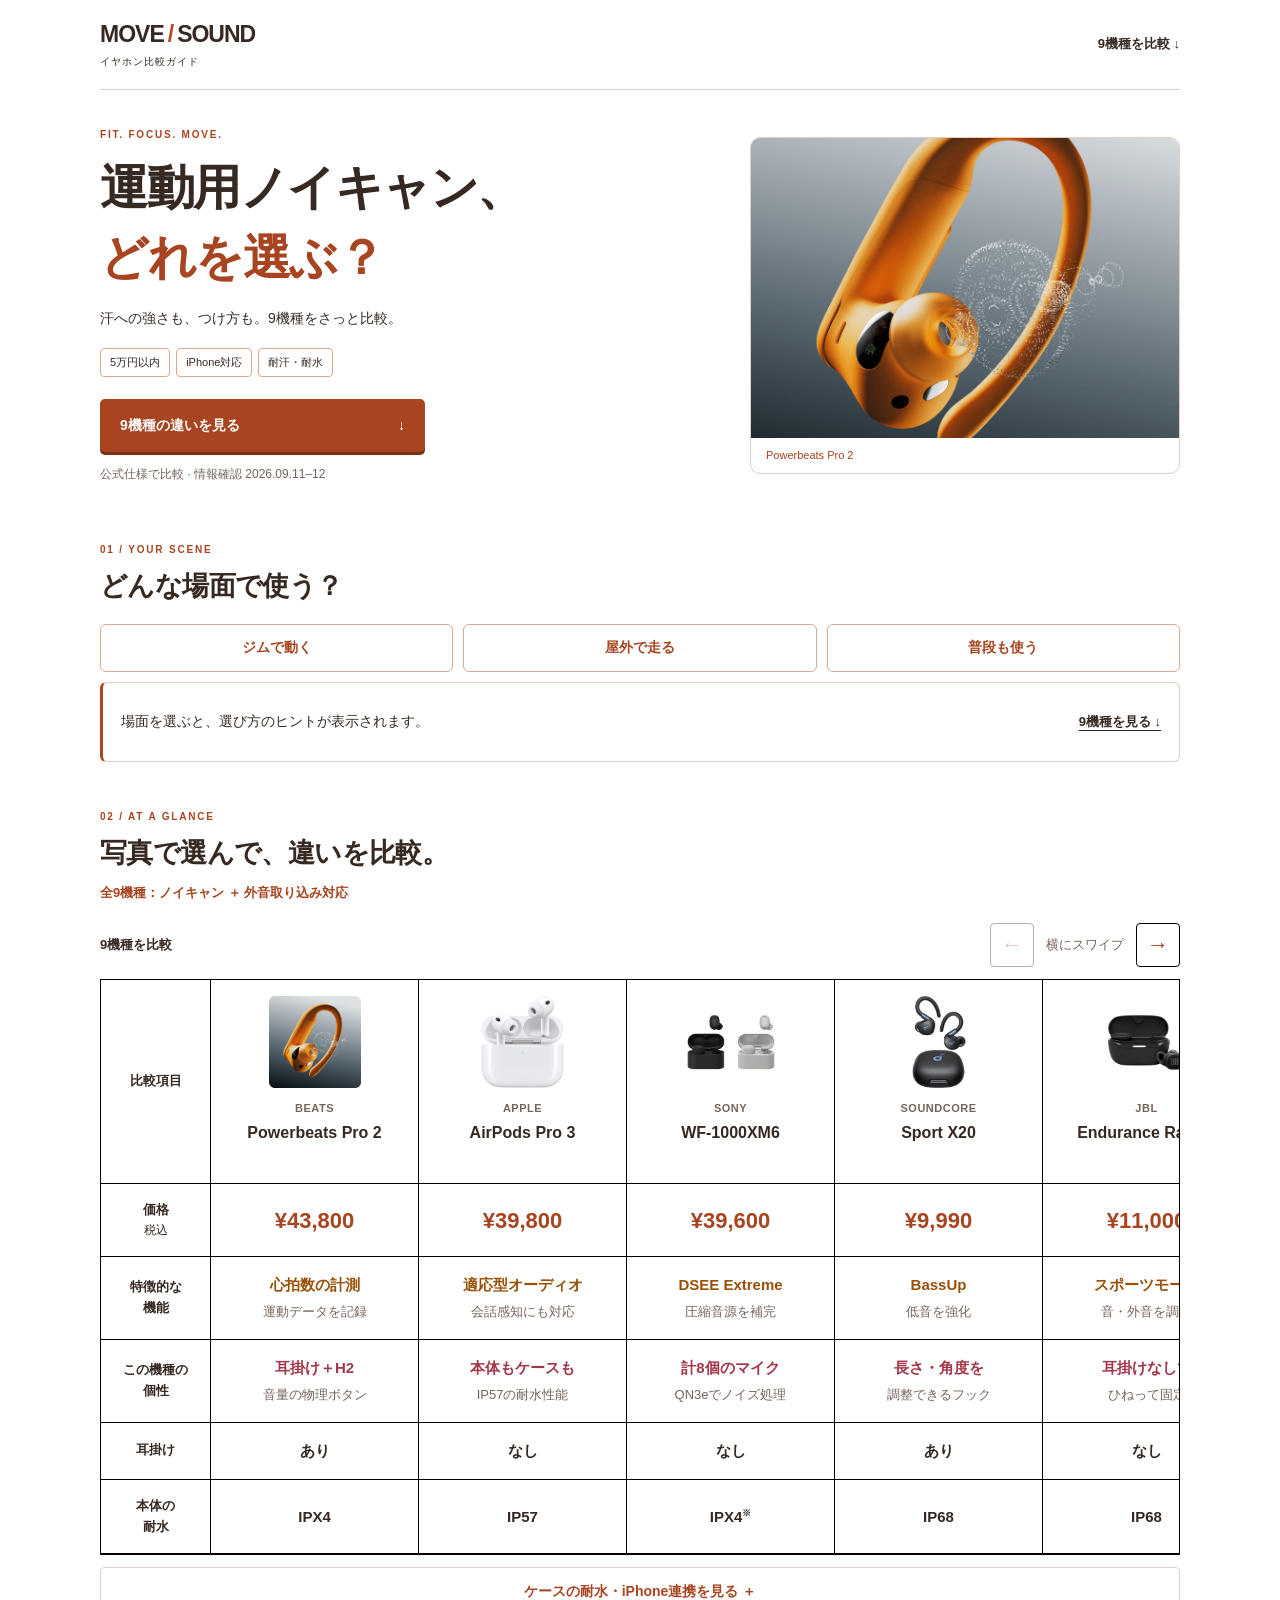
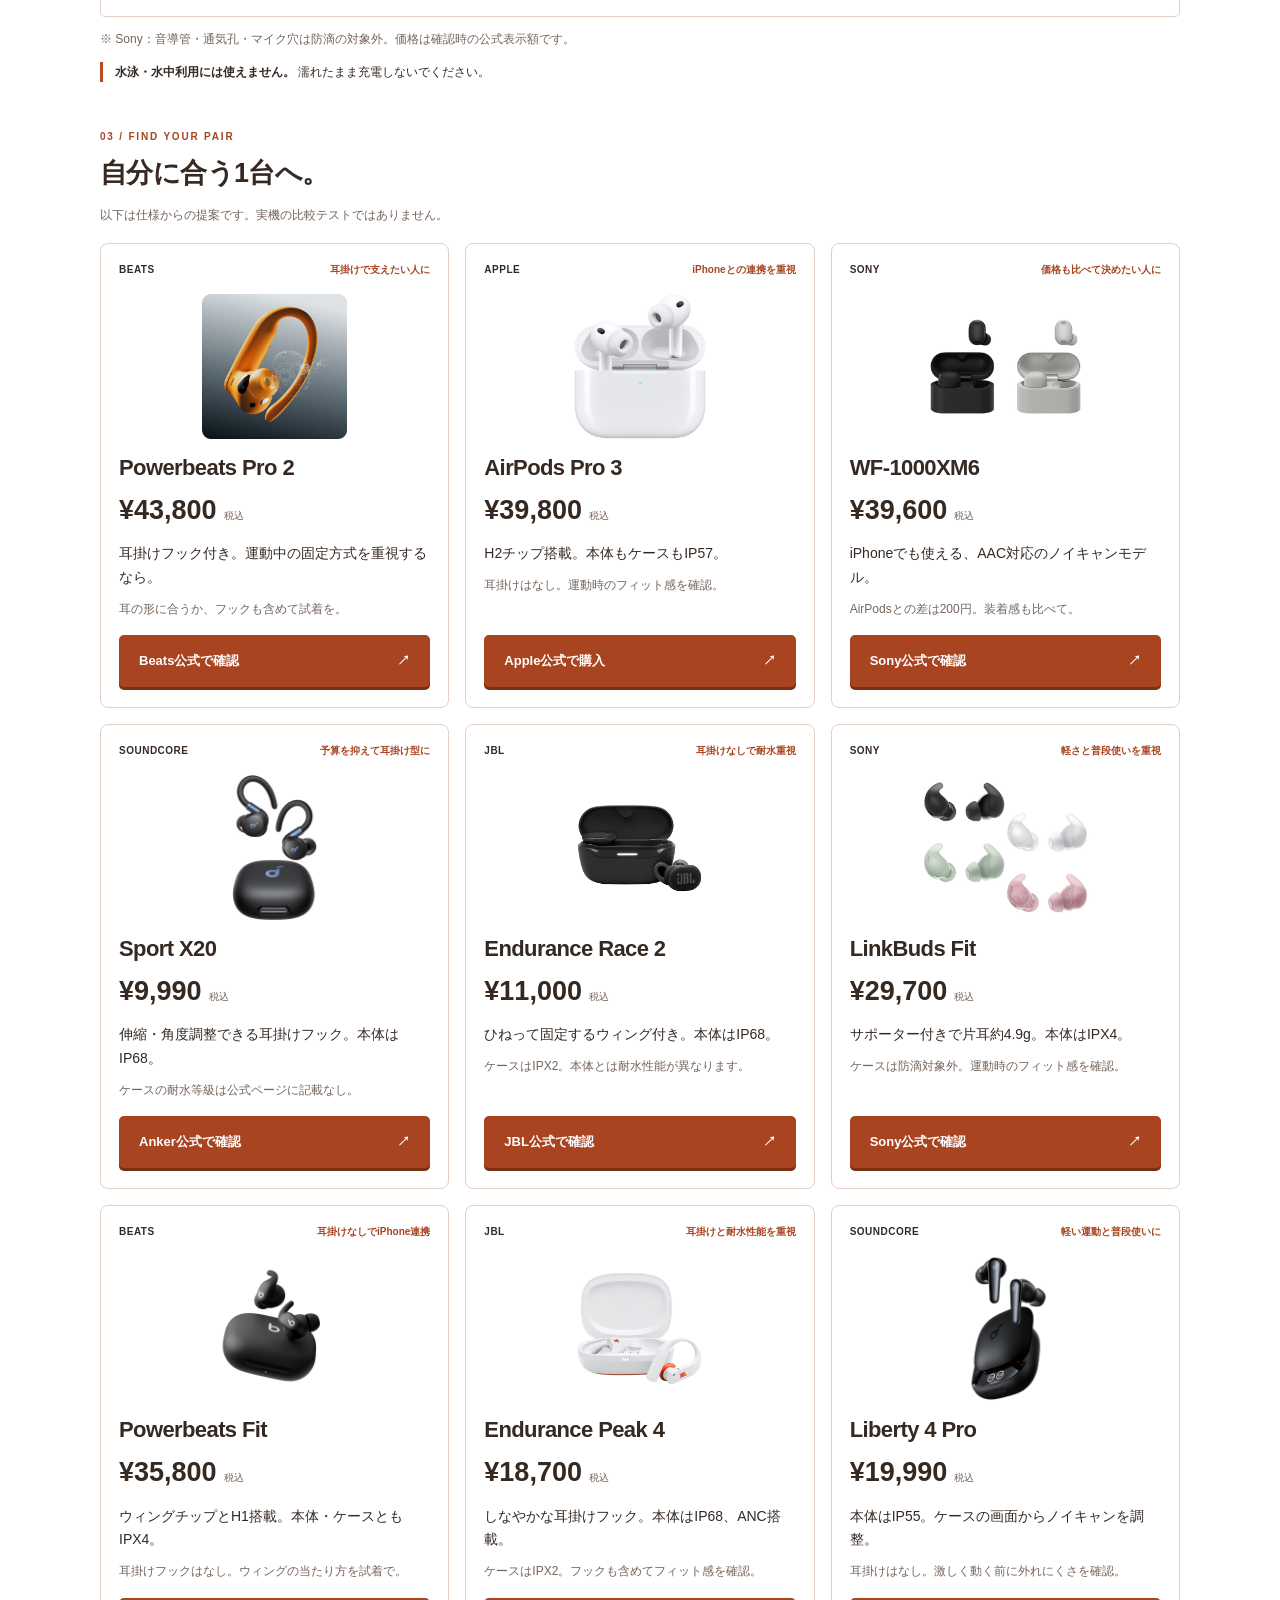
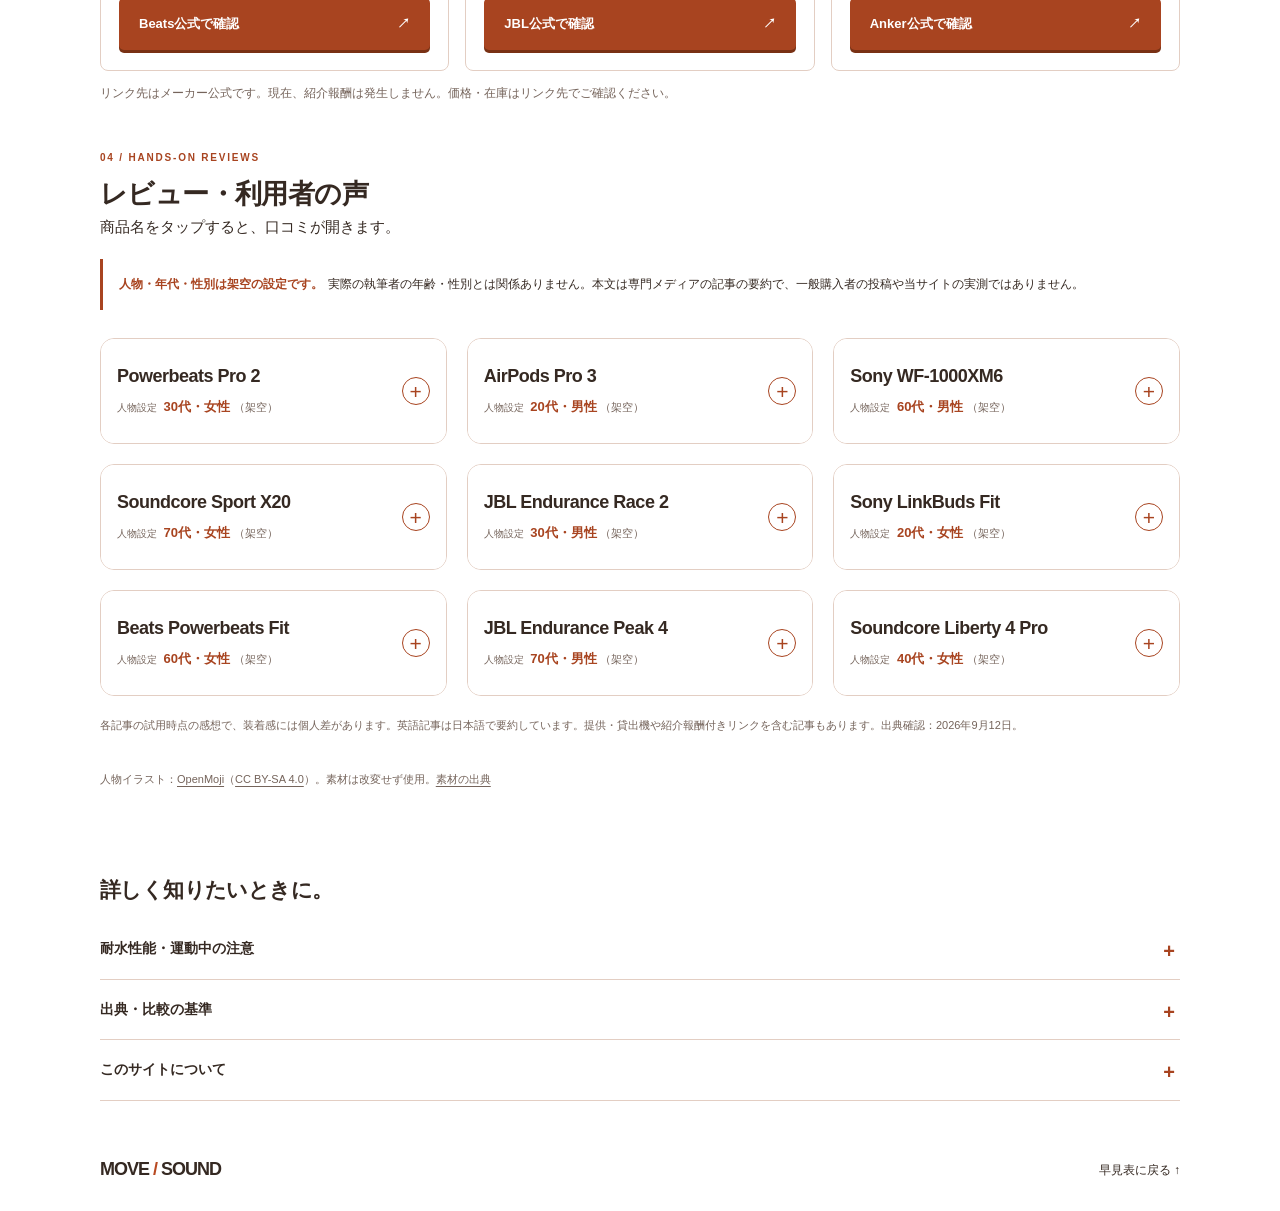
==== commit 3f67b0c7: "Publish collapsible illustrated reviews and simplify opening hint" ====
--- a/index.html
+++ b/index.html
@@ -12,6 +12,8 @@
   <title>MOVE / SOUND｜運動用ノイキャンイヤホン比較</title>
   <link rel="stylesheet" href="style.css?v=12">
   <script src="app.js?v=8" defer></script>
+  <link rel="stylesheet" href="reviews.css?v=16">
+  <script src="review-preview/preview.js?v=3" defer></script>
 </head>
 <body>
 <a class="skip" href="#main">本文へ移動</a>
@@ -33,16 +35,19 @@
 </section>
 <section class="wrap section" id="products"><div class="section-head"><p class="eyebrow">03 / FIND YOUR PAIR</p><h2>自分に合う1台へ。</h2><p class="caption">以下は仕様からの提案です。実機の比較テストではありません。</p></div><div class="product-grid"><article class="product" id="beats"><div class="product-top"><span>BEATS</span><span class="product-kicker">耳掛けで支えたい人に</span></div><div class="product-intro"><div class="product-picture"><img src="assets/beats.png" alt="Powerbeats Pro 2の製品写真" width="220" height="190" loading="lazy"></div><div><h3>Powerbeats Pro 2</h3><p class="price">¥43,800<small>税込</small></p></div></div><div class="product-body"><p class="point">耳掛けフック付き。運動中の固定方式を重視するなら。</p><p class="caution">耳の形に合うか、フックも含めて試着を。</p><a class="button dark product-cta" href="https://www.beatsbydre.com/jp/earbuds/powerbeats-pro-2" target="_blank" rel="noopener noreferrer">Beats公式で確認 <span>↗</span></a></div></article><article class="product" id="apple"><div class="product-top"><span>APPLE</span><span class="product-kicker">iPhoneとの連携を重視</span></div><div class="product-intro"><div class="product-picture"><img src="assets/apple.jpg" alt="AirPods Pro 3の製品写真" width="220" height="190" loading="lazy"></div><div><h3>AirPods Pro 3</h3><p class="price">¥39,800<small>税込</small></p></div></div><div class="product-body"><p class="point">H2チップ搭載。本体もケースもIP57。</p><p class="caution">耳掛けはなし。運動時のフィット感を確認。</p><a class="button dark product-cta" href="https://www.apple.com/jp/shop/buy-airpods/airpods-pro-3" target="_blank" rel="noopener noreferrer">Apple公式で購入 <span>↗</span></a></div></article><article class="product" id="sony"><div class="product-top"><span>SONY</span><span class="product-kicker">価格も比べて決めたい人に</span></div><div class="product-intro"><div class="product-picture"><img src="assets/sony.jpg" alt="WF-1000XM6の製品写真" width="220" height="190" loading="lazy"></div><div><h3>WF-1000XM6</h3><p class="price">¥39,600<small>税込</small></p></div></div><div class="product-body"><p class="point">iPhoneでも使える、AAC対応のノイキャンモデル。</p><p class="caution">AirPodsとの差は200円。装着感も比べて。</p><a class="button dark product-cta" href="https://www.sony.jp/headphone/products/WF-1000XM6/" target="_blank" rel="noopener noreferrer">Sony公式で確認 <span>↗</span></a></div></article><article class="product" id="sport-x20"><div class="product-top"><span>SOUNDCORE</span><span class="product-kicker">予算を抑えて耳掛け型に</span></div><div class="product-intro"><div class="product-picture"><img src="assets/sport-x20.jpg" alt="Soundcore Sport X20の製品写真" width="220" height="190" loading="lazy"></div><div><h3>Sport X20</h3><p class="price">¥9,990<small>税込</small></p></div></div><div class="product-body"><p class="point">伸縮・角度調整できる耳掛けフック。本体はIP68。</p><p class="caution">ケースの耐水等級は公式ページに記載なし。</p><a class="button dark product-cta" href="https://www.ankerjapan.com/products/a3968" target="_blank" rel="noopener noreferrer">Anker公式で確認 <span>↗</span></a></div></article><article class="product" id="race2"><div class="product-top"><span>JBL</span><span class="product-kicker">耳掛けなしで耐水重視</span></div><div class="product-intro"><div class="product-picture"><img src="assets/race2.png" alt="JBL Endurance Race 2の製品写真" width="220" height="190" loading="lazy"></div><div><h3>Endurance Race 2</h3><p class="price">¥11,000<small>税込</small></p></div></div><div class="product-body"><p class="point">ひねって固定するウィング付き。本体はIP68。</p><p class="caution">ケースはIPX2。本体とは耐水性能が異なります。</p><a class="button dark product-cta" href="https://jp.jbl.com/JBLENDURACE2BLK.html" target="_blank" rel="noopener noreferrer">JBL公式で確認 <span>↗</span></a></div></article><article class="product" id="linkbuds-fit"><div class="product-top"><span>SONY</span><span class="product-kicker">軽さと普段使いを重視</span></div><div class="product-intro"><div class="product-picture"><img src="assets/linkbuds-fit.jpg" alt="Sony LinkBuds Fitの製品写真" width="220" height="190" loading="lazy"></div><div><h3>LinkBuds Fit</h3><p class="price">¥29,700<small>税込</small></p></div></div><div class="product-body"><p class="point">サポーター付きで片耳約4.9g。本体はIPX4。</p><p class="caution">ケースは防滴対象外。運動時のフィット感を確認。</p><a class="button dark product-cta" href="https://www.sony.jp/headphone/products/LinkBuds_Fit/" target="_blank" rel="noopener noreferrer">Sony公式で確認 <span>↗</span></a></div></article><article class="product" id="powerbeats-fit"><div class="product-top"><span>BEATS</span><span class="product-kicker">耳掛けなしでiPhone連携</span></div><div class="product-intro"><div class="product-picture"><img src="assets/powerbeats-fit.jpg" alt="Beats Powerbeats Fitの製品写真" width="220" height="190" loading="lazy"></div><div><h3>Powerbeats Fit</h3><p class="price">¥35,800<small>税込</small></p></div></div><div class="product-body"><p class="point">ウィングチップとH1搭載。本体・ケースともIPX4。</p><p class="caution">耳掛けフックはなし。ウィングの当たり方を試着で。</p><a class="button dark product-cta" href="https://www.beatsbydre.com/jp/earbuds/powerbeats-fit/ME2J4/pbfit-jet-black" target="_blank" rel="noopener noreferrer">Beats公式で確認 <span>↗</span></a></div></article><article class="product" id="peak4"><div class="product-top"><span>JBL</span><span class="product-kicker">耳掛けと耐水性能を重視</span></div><div class="product-intro"><div class="product-picture"><img src="assets/peak4.png" alt="JBL Endurance Peak 4の製品写真" width="220" height="190" loading="lazy"></div><div><h3>Endurance Peak 4</h3><p class="price">¥18,700<small>税込</small></p></div></div><div class="product-body"><p class="point">しなやかな耳掛けフック。本体はIP68、ANC搭載。</p><p class="caution">ケースはIPX2。フックも含めてフィット感を確認。</p><a class="button dark product-cta" href="https://jp.jbl.com/ENDURANCE-PEAK-4.html" target="_blank" rel="noopener noreferrer">JBL公式で確認 <span>↗</span></a></div></article><article class="product" id="liberty4pro"><div class="product-top"><span>SOUNDCORE</span><span class="product-kicker">軽い運動と普段使いに</span></div><div class="product-intro"><div class="product-picture"><img src="assets/liberty4pro.jpg" alt="Soundcore Liberty 4 Proの製品写真" width="220" height="190" loading="lazy"></div><div><h3>Liberty 4 Pro</h3><p class="price">¥19,990<small>税込</small></p></div></div><div class="product-body"><p class="point">本体はIP55。ケースの画面からノイキャンを調整。</p><p class="caution">耳掛けはなし。激しく動く前に外れにくさを確認。</p><a class="button dark product-cta" href="https://www.ankerjapan.com/products/a3954" target="_blank" rel="noopener noreferrer">Anker公式で確認 <span>↗</span></a></div></article></div><p class="caption">リンク先はメーカー公式です。現在、紹介報酬は発生しません。価格・在庫はリンク先でご確認ください。</p></section>
 <section class="wrap section reviews-section" id="reviews" aria-labelledby="reviews-title">
-<div class="section-head"><p class="eyebrow">04 / HANDS-ON REVIEWS</p><h2 id="reviews-title">レビュー・利用者の声</h2><p class="review-disclosure">専門メディアの実機レビューを短く要約。一般購入者の投稿ではありません。</p><p class="caption">各記事の試用時点の感想です。当サイトの実測や利用者全体の評価ではなく、装着感には個人差があります。英語記事は日本語で要約しています。</p></div>
-<div class="review-grid"><article class="review-card" id="review-beats" aria-labelledby="review-title-beats"><h3 id="review-title-beats"><a href="#beats">Powerbeats Pro 2</a></h3><p class="review-context">試用・検証：ラン・自転車・HIITなど</p><dl class="review-points"><div><dt>良かった点</dt><dd>運動中も装着が安定。物理ボタンも操作しやすい。</dd></div><div><dt>気になった点</dt><dd>充電ケースが大きく、持ち運びにはかさばる。</dd></div></dl><div class="review-source"><a href="https://www.tomsguide.com/audio/beats-powerbeats-pro-2-review" target="_blank" rel="noopener noreferrer" aria-label="Powerbeats Pro 2の元記事をTom’s Guideで読む">Tom’s Guideの元記事 ↗</a><p>Tammy Rogers／Nick Harris-Fry<br>記事：<time datetime="2025-02-11">2025/02/11</time></p></div></article>
-<article class="review-card" id="review-apple" aria-labelledby="review-title-apple"><h3 id="review-title-apple"><a href="#apple">AirPods Pro 3</a></h3><p class="review-context">試用・検証：1か月以上／ジム・ラン・散歩</p><dl class="review-points"><div><dt>良かった点</dt><dd>ジムの騒音をしっかり低減。装着の安定感も向上。</dd></div><div><dt>気になった点</dt><dd>運動中の心拍確認は、腕時計ほど手軽ではない。</dd></div></dl><div class="review-source"><a href="https://www.techradar.com/health-fitness/ive-been-working-out-with-the-airpods-pro-3-for-over-a-month-heres-my-verdict-on-their-new-fitness-features" target="_blank" rel="noopener noreferrer" aria-label="AirPods Pro 3の元記事をTechRadarで読む">TechRadarの元記事 ↗</a><p>Stephen Warwick<br>記事：<time datetime="2025-11-02">2025/11/02</time></p></div></article>
-<article class="review-card" id="review-sony" aria-labelledby="review-title-sony"><h3 id="review-title-sony"><a href="#sony">Sony WF-1000XM6</a></h3><p class="review-context">試用・検証：実機検証／装着・遮音など</p><dl class="review-points"><div><dt>良かった点</dt><dd>ノイズキャンセリングと耳栓効果による遮音性が高い。</dd></div><div><dt>気になった点</dt><dd>本体が大きめで、小さい耳では外れやすい場合も。</dd></div></dl><div class="review-source"><a href="https://www.rtings.com/headphones/reviews/sony/wf-1000xm6" target="_blank" rel="noopener noreferrer" aria-label="Sony WF-1000XM6の元記事をRTINGSで読む">RTINGSの元記事 ↗</a><p>Dagobiet Morales Alfaroほか検証チーム<br>記事：<time datetime="2026-03-12">2026/03/12</time></p></div></article>
-<article class="review-card" id="review-sport-x20" aria-labelledby="review-title-sport-x20"><h3 id="review-title-sport-x20"><a href="#sport-x20">Soundcore Sport X20</a></h3><p class="review-context">試用・検証：眼鏡との併用・ジョギング</p><dl class="review-points"><div><dt>良かった点</dt><dd>柔らかなフックで、眼鏡と併用しても痛みはなかった。</dd></div><div><dt>気になった点</dt><dd>筆者の耳では本体が浮き、フィットの調整に手間。</dd></div></dl><div class="review-source"><a href="https://av.watch.impress.co.jp/docs/review/review/1615788.html" target="_blank" rel="noopener noreferrer" aria-label="Soundcore Sport X20の元記事をAV Watchで読む">AV Watchの元記事 ↗</a><p>小岩井 博<br>記事：<time datetime="2024-08-20">2024/08/20</time></p></div></article>
-<article class="review-card" id="review-race2" aria-labelledby="review-title-race2"><h3 id="review-title-race2"><a href="#race2">JBL Endurance Race 2</a></h3><p class="review-context">試用・検証：数週間／ラン・筋トレ・ヨガなど</p><dl class="review-points"><div><dt>良かった点</dt><dd>運動中の付け直しが不要で、ウィングも快適。</dd></div><div><dt>気になった点</dt><dd>屋外の外音取り込みは風音が目立ち、車の音が聞きづらい。</dd></div></dl><div class="review-source"><a href="https://www.tomsguide.com/audio/headphones/jbl-endurance-race-2-review" target="_blank" rel="noopener noreferrer" aria-label="JBL Endurance Race 2の元記事をTom’s Guideで読む">Tom’s Guideの元記事 ↗</a><p>Nick Harris-Fry<br>記事：<time datetime="2025-03-16">2025/03/16</time></p></div></article>
-<article class="review-card" id="review-linkbuds-fit" aria-labelledby="review-title-linkbuds-fit"><h3 id="review-title-linkbuds-fit"><a href="#linkbuds-fit">Sony LinkBuds Fit</a></h3><p class="review-context">試用・検証：4日間／室内・屋外で試用</p><dl class="review-points"><div><dt>良かった点</dt><dd>圧迫感が少なく、着けていることを忘れるほど快適。</dd></div><div><dt>気になった点</dt><dd>筆者の試用ではタップ操作が反応しにくかった。</dd></div></dl><div class="review-source"><a href="https://www.soundguys.com/sony-linkbuds-fit-review-127506/" target="_blank" rel="noopener noreferrer" aria-label="Sony LinkBuds Fitの元記事をSoundGuysで読む">SoundGuysの元記事 ↗</a><p>Christian Thomas<br>記事：<time datetime="2024-11-08">2024/11/08</time></p></div></article>
-<article class="review-card" id="review-powerbeats-fit" aria-labelledby="review-title-powerbeats-fit"><h3 id="review-title-powerbeats-fit"><a href="#powerbeats-fit">Beats Powerbeats Fit</a></h3><p class="review-context">試用・検証：ラン・筋トレ・室内バイク</p><dl class="review-points"><div><dt>良かった点</dt><dd>ウィングでしっかり固定され、運動中もずれにくい。</dd></div><div><dt>気になった点</dt><dd>1時間を超える装着では、ウィングの圧迫感が気になった。</dd></div></dl><div class="review-source"><a href="https://www.tomsguide.com/audio/earbuds/beats-powerbeats-fit-review" target="_blank" rel="noopener noreferrer" aria-label="Beats Powerbeats Fitの元記事をTom’s Guideで読む">Tom’s Guideの元記事 ↗</a><p>Tammy Rogers<br>記事：<time datetime="2025-10-13">2025/10/13</time></p></div></article>
-<article class="review-card" id="review-peak4" aria-labelledby="review-title-peak4"><h3 id="review-title-peak4"><a href="#peak4">JBL Endurance Peak 4</a></h3><p class="review-context">試用・検証：実機検証／装着・遮音など</p><dl class="review-points"><div><dt>良かった点</dt><dd>装着が安定し、使っている間の調整が少なくて済む。</dd></div><div><dt>気になった点</dt><dd>ノイズキャンセリングの効きが弱いと評価。</dd></div></dl><div class="review-source"><a href="https://www.rtings.com/headphones/reviews/jbl/endurance-peak-4" target="_blank" rel="noopener noreferrer" aria-label="JBL Endurance Peak 4の元記事をRTINGSで読む">RTINGSの元記事 ↗</a><p>Dagobiet Morales Alfaroほか検証チーム<br>記事：<time datetime="2026-05-11">2026/05/11</time></p></div></article>
-<article class="review-card" id="review-liberty4pro" aria-labelledby="review-title-liberty4pro"><h3 id="review-title-liberty4pro"><a href="#liberty4pro">Soundcore Liberty 4 Pro</a></h3><p class="review-context">試用・検証：1週間の試用・音響テスト</p><dl class="review-points"><div><dt>良かった点</dt><dd>音質とノイズキャンセリングを評価。アプリの機能も豊富。</dd></div><div><dt>気になった点</dt><dd>ケースに指紋が付きやすく、空間オーディオの評価は低め。</dd></div></dl><div class="review-source"><a href="https://www.soundguys.com/anker-soundcore-liberty-4-pro-review-125410/" target="_blank" rel="noopener noreferrer" aria-label="Soundcore Liberty 4 Proの元記事をSoundGuysで読む">SoundGuysの元記事 ↗</a><p>Chase Bernath<br>記事：<time datetime="2024-10-16">2024/10/16</time></p></div></article></div><p class="caption">確認日：2026年9月12日。詳しい条件・記事の更新内容は各リンク先へ。一部の記事は提供・貸出機による試用や紹介報酬付きリンクを含みます。</p></section>
+<div class="section-head"><p class="eyebrow">04 / HANDS-ON REVIEWS</p><h2 id="reviews-title">レビュー・利用者の声</h2><p class="preview-lead">商品名をタップすると、口コミが開きます。</p></div>
+<aside class="preview-note"><strong>人物・年代・性別は架空の設定です。</strong>実際の執筆者の年齢・性別とは関係ありません。本文は専門メディアの記事の要約で、一般購入者の投稿や当サイトの実測ではありません。</aside>
+<div class="voice-grid"><details class="voice-card" id="review-beats"><summary class="voice-toggle"><div class="voice-heading"><p>実機レビューの要約</p><h3>Powerbeats Pro 2</h3><p class="voice-persona"><span>人物設定</span> 30代・女性 <small>（架空）</small></p></div><span class="voice-toggle-icon" aria-hidden="true"></span></summary><div class="voice-expanded"><p class="voice-use"><span>使用・検証</span>ラン・自転車・HIITなど</p><div class="voice-dialogue"><figure class="voice-person"><img src="review-preview/avatars/woman.svg" width="64" height="64" alt="" aria-hidden="true"><figcaption>イメージ</figcaption></figure><dl class="voice-bubbles"><div class="voice-bubble voice-good"><dt>良かった点</dt><dd>運動中も装着が安定。物理ボタンも操作しやすい。</dd></div><div class="voice-bubble voice-caution"><dt>気になった点</dt><dd>充電ケースが大きく、持ち運びにはかさばる。</dd></div></dl></div><footer class="voice-source"><a href="https://www.tomsguide.com/audio/beats-powerbeats-pro-2-review" target="_blank" rel="noopener noreferrer" aria-label="Powerbeats Pro 2の元記事を読む">Tom’s Guideの元記事 ↗</a><p>Tammy Rogers／Nick Harris-Fry<br>記事：2025/02/11</p></footer></div></details>
+<details class="voice-card" id="review-apple"><summary class="voice-toggle"><div class="voice-heading"><p>実機レビューの要約</p><h3>AirPods Pro 3</h3><p class="voice-persona"><span>人物設定</span> 20代・男性 <small>（架空）</small></p></div><span class="voice-toggle-icon" aria-hidden="true"></span></summary><div class="voice-expanded"><p class="voice-use"><span>使用・検証</span>1か月以上／ジム・ラン・散歩</p><div class="voice-dialogue"><figure class="voice-person"><img src="review-preview/avatars/man.svg" width="64" height="64" alt="" aria-hidden="true"><figcaption>イメージ</figcaption></figure><dl class="voice-bubbles"><div class="voice-bubble voice-good"><dt>良かった点</dt><dd>ジムの騒音をしっかり低減。装着の安定感も向上。</dd></div><div class="voice-bubble voice-caution"><dt>気になった点</dt><dd>運動中の心拍確認は、腕時計ほど手軽ではない。</dd></div></dl></div><footer class="voice-source"><a href="https://www.techradar.com/health-fitness/ive-been-working-out-with-the-airpods-pro-3-for-over-a-month-heres-my-verdict-on-their-new-fitness-features" target="_blank" rel="noopener noreferrer" aria-label="AirPods Pro 3の元記事を読む">TechRadarの元記事 ↗</a><p>Stephen Warwick<br>記事：2025/11/02</p></footer></div></details>
+<details class="voice-card" id="review-sony"><summary class="voice-toggle"><div class="voice-heading"><p>実機レビューの要約</p><h3>Sony WF-1000XM6</h3><p class="voice-persona"><span>人物設定</span> 60代・男性 <small>（架空）</small></p></div><span class="voice-toggle-icon" aria-hidden="true"></span></summary><div class="voice-expanded"><p class="voice-use"><span>使用・検証</span>実機検証／装着・遮音など</p><div class="voice-dialogue"><figure class="voice-person"><img src="review-preview/avatars/older-man.svg" width="64" height="64" alt="" aria-hidden="true"><figcaption>イメージ</figcaption></figure><dl class="voice-bubbles"><div class="voice-bubble voice-good"><dt>良かった点</dt><dd>ノイズキャンセリングと耳栓効果による遮音性が高い。</dd></div><div class="voice-bubble voice-caution"><dt>気になった点</dt><dd>本体が大きめで、小さい耳では外れやすい場合も。</dd></div></dl></div><footer class="voice-source"><a href="https://www.rtings.com/headphones/reviews/sony/wf-1000xm6" target="_blank" rel="noopener noreferrer" aria-label="Sony WF-1000XM6の元記事を読む">RTINGSの元記事 ↗</a><p>Dagobiet Morales Alfaroほか検証チーム<br>記事：2026/03/12</p></footer></div></details>
+<details class="voice-card" id="review-sport-x20"><summary class="voice-toggle"><div class="voice-heading"><p>実機レビューの要約</p><h3>Soundcore Sport X20</h3><p class="voice-persona"><span>人物設定</span> 70代・女性 <small>（架空）</small></p></div><span class="voice-toggle-icon" aria-hidden="true"></span></summary><div class="voice-expanded"><p class="voice-use"><span>使用・検証</span>眼鏡との併用・ジョギング</p><div class="voice-dialogue"><figure class="voice-person"><img src="review-preview/avatars/older-woman.svg" width="64" height="64" alt="" aria-hidden="true"><figcaption>イメージ</figcaption></figure><dl class="voice-bubbles"><div class="voice-bubble voice-good"><dt>良かった点</dt><dd>柔らかなフックで、眼鏡と併用しても痛みはなかった。</dd></div><div class="voice-bubble voice-caution"><dt>気になった点</dt><dd>筆者の耳では本体が浮き、フィットの調整に手間。</dd></div></dl></div><footer class="voice-source"><a href="https://av.watch.impress.co.jp/docs/review/review/1615788.html" target="_blank" rel="noopener noreferrer" aria-label="Soundcore Sport X20の元記事を読む">AV Watchの元記事 ↗</a><p>小岩井 博<br>記事：2024/08/20</p></footer></div></details>
+<details class="voice-card" id="review-race2"><summary class="voice-toggle"><div class="voice-heading"><p>実機レビューの要約</p><h3>JBL Endurance Race 2</h3><p class="voice-persona"><span>人物設定</span> 30代・男性 <small>（架空）</small></p></div><span class="voice-toggle-icon" aria-hidden="true"></span></summary><div class="voice-expanded"><p class="voice-use"><span>使用・検証</span>数週間／ラン・筋トレ・ヨガなど</p><div class="voice-dialogue"><figure class="voice-person"><img src="review-preview/avatars/man.svg" width="64" height="64" alt="" aria-hidden="true"><figcaption>イメージ</figcaption></figure><dl class="voice-bubbles"><div class="voice-bubble voice-good"><dt>良かった点</dt><dd>運動中の付け直しが不要で、ウィングも快適。</dd></div><div class="voice-bubble voice-caution"><dt>気になった点</dt><dd>屋外の外音取り込みは風音が目立ち、車の音が聞きづらい。</dd></div></dl></div><footer class="voice-source"><a href="https://www.tomsguide.com/audio/headphones/jbl-endurance-race-2-review" target="_blank" rel="noopener noreferrer" aria-label="JBL Endurance Race 2の元記事を読む">Tom’s Guideの元記事 ↗</a><p>Nick Harris-Fry<br>記事：2025/03/16</p></footer></div></details>
+<details class="voice-card" id="review-linkbuds-fit"><summary class="voice-toggle"><div class="voice-heading"><p>実機レビューの要約</p><h3>Sony LinkBuds Fit</h3><p class="voice-persona"><span>人物設定</span> 20代・女性 <small>（架空）</small></p></div><span class="voice-toggle-icon" aria-hidden="true"></span></summary><div class="voice-expanded"><p class="voice-use"><span>使用・検証</span>4日間／室内・屋外で試用</p><div class="voice-dialogue"><figure class="voice-person"><img src="review-preview/avatars/woman.svg" width="64" height="64" alt="" aria-hidden="true"><figcaption>イメージ</figcaption></figure><dl class="voice-bubbles"><div class="voice-bubble voice-good"><dt>良かった点</dt><dd>圧迫感が少なく、着けていることを忘れるほど快適。</dd></div><div class="voice-bubble voice-caution"><dt>気になった点</dt><dd>筆者の試用ではタップ操作が反応しにくかった。</dd></div></dl></div><footer class="voice-source"><a href="https://www.soundguys.com/sony-linkbuds-fit-review-127506/" target="_blank" rel="noopener noreferrer" aria-label="Sony LinkBuds Fitの元記事を読む">SoundGuysの元記事 ↗</a><p>Christian Thomas<br>記事：2024/11/08</p></footer></div></details>
+<details class="voice-card" id="review-powerbeats-fit"><summary class="voice-toggle"><div class="voice-heading"><p>実機レビューの要約</p><h3>Beats Powerbeats Fit</h3><p class="voice-persona"><span>人物設定</span> 60代・女性 <small>（架空）</small></p></div><span class="voice-toggle-icon" aria-hidden="true"></span></summary><div class="voice-expanded"><p class="voice-use"><span>使用・検証</span>ラン・筋トレ・室内バイク</p><div class="voice-dialogue"><figure class="voice-person"><img src="review-preview/avatars/older-woman.svg" width="64" height="64" alt="" aria-hidden="true"><figcaption>イメージ</figcaption></figure><dl class="voice-bubbles"><div class="voice-bubble voice-good"><dt>良かった点</dt><dd>ウィングでしっかり固定され、運動中もずれにくい。</dd></div><div class="voice-bubble voice-caution"><dt>気になった点</dt><dd>1時間を超える装着では、ウィングの圧迫感が気になった。</dd></div></dl></div><footer class="voice-source"><a href="https://www.tomsguide.com/audio/earbuds/beats-powerbeats-fit-review" target="_blank" rel="noopener noreferrer" aria-label="Beats Powerbeats Fitの元記事を読む">Tom’s Guideの元記事 ↗</a><p>Tammy Rogers<br>記事：2025/10/13</p></footer></div></details>
+<details class="voice-card" id="review-peak4"><summary class="voice-toggle"><div class="voice-heading"><p>実機レビューの要約</p><h3>JBL Endurance Peak 4</h3><p class="voice-persona"><span>人物設定</span> 70代・男性 <small>（架空）</small></p></div><span class="voice-toggle-icon" aria-hidden="true"></span></summary><div class="voice-expanded"><p class="voice-use"><span>使用・検証</span>実機検証／装着・遮音など</p><div class="voice-dialogue"><figure class="voice-person"><img src="review-preview/avatars/older-man.svg" width="64" height="64" alt="" aria-hidden="true"><figcaption>イメージ</figcaption></figure><dl class="voice-bubbles"><div class="voice-bubble voice-good"><dt>良かった点</dt><dd>装着が安定し、使っている間の調整が少なくて済む。</dd></div><div class="voice-bubble voice-caution"><dt>気になった点</dt><dd>ノイズキャンセリングの効きが弱いと評価。</dd></div></dl></div><footer class="voice-source"><a href="https://www.rtings.com/headphones/reviews/jbl/endurance-peak-4" target="_blank" rel="noopener noreferrer" aria-label="JBL Endurance Peak 4の元記事を読む">RTINGSの元記事 ↗</a><p>Dagobiet Morales Alfaroほか検証チーム<br>記事：2026/05/11</p></footer></div></details>
+<details class="voice-card" id="review-liberty4pro"><summary class="voice-toggle"><div class="voice-heading"><p>実機レビューの要約</p><h3>Soundcore Liberty 4 Pro</h3><p class="voice-persona"><span>人物設定</span> 40代・女性 <small>（架空）</small></p></div><span class="voice-toggle-icon" aria-hidden="true"></span></summary><div class="voice-expanded"><p class="voice-use"><span>使用・検証</span>1週間の試用・音響テスト</p><div class="voice-dialogue"><figure class="voice-person"><img src="review-preview/avatars/woman.svg" width="64" height="64" alt="" aria-hidden="true"><figcaption>イメージ</figcaption></figure><dl class="voice-bubbles"><div class="voice-bubble voice-good"><dt>良かった点</dt><dd>音質とノイズキャンセリングを評価。アプリの機能も豊富。</dd></div><div class="voice-bubble voice-caution"><dt>気になった点</dt><dd>ケースに指紋が付きやすく、空間オーディオの評価は低め。</dd></div></dl></div><footer class="voice-source"><a href="https://www.soundguys.com/anker-soundcore-liberty-4-pro-review-125410/" target="_blank" rel="noopener noreferrer" aria-label="Soundcore Liberty 4 Proの元記事を読む">SoundGuysの元記事 ↗</a><p>Chase Bernath<br>記事：2024/10/16</p></footer></div></details></div>
+<p class="preview-footnote">各記事の試用時点の感想で、装着感には個人差があります。英語記事は日本語で要約しています。提供・貸出機や紹介報酬付きリンクを含む記事もあります。出典確認：2026年9月12日。</p>
+<div class="preview-footer"><p>人物イラスト：<a href="https://openmoji.org/" target="_blank" rel="noopener noreferrer">OpenMoji</a>（<a href="https://creativecommons.org/licenses/by-sa/4.0/" target="_blank" rel="noopener noreferrer">CC BY-SA 4.0</a>）。素材は改変せず使用。<a href="review-preview/avatars/SOURCES.txt">素材の出典</a></p></div></section>
 <section class="wrap section details-section"><h2>詳しく知りたいときに。</h2>
 <details><summary>耐水性能・運動中の注意</summary><div class="detail-body"><p>IPX4は水しぶきへの耐性。IP55・IP57・IP68も、水泳やシャワーに使えるという意味ではありません。耐水性能は使用に伴って低下する場合があります。</p><p>屋外では外音取り込みなどを使い、音量を抑えて周囲を確認してください。装着感は耳の形で変わるため、試着で確認を。</p></div></details>
 <details id="sources"><summary>出典・比較の基準</summary><div class="detail-body"><p>既存3機種は2026年9月11日、追加6機種は9月12日の日本向け公式情報を使用。5万円以内・ANC・耐汗／耐水・iPhone対応で9機種を選定しました。市場全体のランキングや実測評価ではありません。</p><p>追加の機能・個性は2026年9月12日に公式情報で確認。「この機種の個性」は仕様から選んだ特徴で、市場で唯一という意味ではありません。心拍数計測・空間オーディオなどの利用条件はリンク先をご確認ください。機能はiPhoneの機種・OSにも依存します。写真は各メーカーの公式掲載画像です。</p><div class="source-columns"><div><strong>Beats</strong><a href="https://www.beatsbydre.com/jp/earbuds/powerbeats-pro-2" target="_blank" rel="noopener noreferrer">価格・ANC・装着方式 ↗</a><a href="https://www.beatsbydre.com/jp/support/earbuds/powerbeats-pro-2" target="_blank" rel="noopener noreferrer">耐汗・耐水とケース ↗</a></div><div><strong>Apple</strong><a href="https://www.apple.com/jp/shop/buy-airpods/airpods-pro-3" target="_blank" rel="noopener noreferrer">公式販売価格 ↗</a><a href="https://www.apple.com/jp/airpods-pro/specs/" target="_blank" rel="noopener noreferrer">技術仕様 ↗</a><a href="https://support.apple.com/ja-jp/105046" target="_blank" rel="noopener noreferrer">水への耐性・お手入れ ↗</a></div><div><strong>Sony</strong><a href="https://www.sony.jp/headphone/products/WF-1000XM6/" target="_blank" rel="noopener noreferrer">製品情報・価格 ↗</a><a href="https://www.sony.jp/headphone/products/WF-1000XM6/spec.html" target="_blank" rel="noopener noreferrer">仕様・Bluetooth接続 ↗</a><a href="https://www.sony.jp/headphone/products/WF-1000XM6/feature_6.html" target="_blank" rel="noopener noreferrer">防滴性能の注記 ↗</a></div><div><strong>Soundcore Sport X20</strong><a href="https://www.ankerjapan.com/products/a3968" target="_blank" rel="noopener noreferrer">価格・機能・耐水性能 ↗</a></div><div><strong>JBL Endurance Race 2</strong><a href="https://jp.jbl.com/JBLENDURACE2BLK.html" target="_blank" rel="noopener noreferrer">価格・機能・耐水性能 ↗</a></div><div><strong>Sony LinkBuds Fit</strong><a href="https://www.sony.jp/headphone/products/LinkBuds_Fit/feature_2.html" target="_blank" rel="noopener noreferrer">自動外音調整 ↗</a><a href="https://www.sony.jp/headphone/products/LinkBuds_Fit/feature_4.html" target="_blank" rel="noopener noreferrer">ワイドエリアタップ ↗</a><a href="https://www.sony.jp/headphone/products/LinkBuds_Fit/" target="_blank" rel="noopener noreferrer">価格・機能・耐水性能 ↗</a></div><div><strong>Beats Powerbeats Fit</strong><a href="https://www.beatsbydre.com/jp/earbuds/powerbeats-fit/ME2J4/pbfit-jet-black" target="_blank" rel="noopener noreferrer">価格・機能・耐水性能 ↗</a></div><div><strong>JBL Endurance Peak 4</strong><a href="https://jp.jbl.com/ENDURANCE-PEAK-4.html" target="_blank" rel="noopener noreferrer">価格・機能・耐水性能 ↗</a></div><div><strong>Soundcore Liberty 4 Pro</strong><a href="https://www.ankerjapan.com/products/a3954" target="_blank" rel="noopener noreferrer">価格・機能・耐水性能 ↗</a></div></div></div></details>
--- a/reviews.css
+++ b/reviews.css
@@ -0,0 +1,9 @@
+.preview-bar{display:flex;justify-content:space-between;align-items:center;gap:16px;padding:18px 0;border-bottom:1px solid var(--line);font-size:12px}.preview-bar>span{color:var(--accent);font-weight:750;border:1px solid var(--accent);padding:4px 10px;border-radius:4px}.preview-bar a{text-decoration:underline;text-underline-offset:3px}.preview-main{padding-top:38px}.preview-main h1{font-size:32px;letter-spacing:-.8px;line-height:1.5;margin:0 0 14px}.preview-lead{margin:0 0 20px;font-size:15px}.preview-note{font-size:12px;line-height:1.9;padding:14px 16px;border-left:3px solid var(--accent);margin-bottom:28px;background:#fff}.preview-note strong{color:var(--accent);margin-right:5px}.voice-grid{display:grid;grid-template-columns:repeat(3,minmax(0,1fr));gap:20px}.voice-card{background:#fff;border:1px solid var(--line);border-radius:14px;padding:20px 16px;display:flex;flex-direction:column}.voice-heading>p:first-child{font-size:10px;letter-spacing:.5px;color:var(--muted);margin:0 0 6px}.voice-heading h3{font-size:20px;line-height:1.4;margin:0;letter-spacing:-.5px;overflow-wrap:anywhere}.voice-use{margin:12px 0 20px;font-size:12px;font-weight:650;line-height:1.7;color:var(--ink)}.voice-use span{display:block;color:var(--accent);font-size:10px;letter-spacing:1px;margin-bottom:2px}.voice-dialogue{display:grid;grid-template-columns:52px minmax(0,1fr);gap:12px;align-items:start;margin-bottom:20px}.voice-person{margin:7px 0 0;text-align:center}.voice-person img{width:52px;height:52px;transform-origin:50% 90%}.voice-person figcaption{font-size:9px;color:var(--muted);white-space:nowrap;margin-top:5px}.voice-bubbles{margin:0}.voice-bubble{position:relative;border:1px solid var(--accent);border-radius:14px;background:#fff;padding:12px}.voice-bubble::before{content:'';position:absolute;left:-6px;top:22px;width:10px;height:10px;background:#fff;border-bottom:1px solid var(--accent);border-left:1px solid var(--accent);transform:rotate(45deg)}.voice-bubble dt{font-size:11px;font-weight:750;color:var(--accent);margin:0 0 5px}.voice-bubble dd{margin:0;font-size:14px;line-height:1.8;position:relative}.voice-caution{margin-top:12px;border-color:#bb8890}.voice-caution::before{border-color:#bb8890}.voice-caution dt{color:var(--signature)}.voice-source{margin-top:auto;padding-top:13px;border-top:1px solid var(--line)}.voice-source>a{display:inline-block;font-size:12px;font-weight:650;color:var(--accent);text-decoration:underline;text-underline-offset:3px;padding:5px 0}.voice-source p{font-size:10px;color:var(--muted);line-height:1.6;margin:4px 0 0;overflow-wrap:anywhere}.preview-footnote{font-size:11px;color:var(--muted);margin:20px 0 0}.preview-footer{padding-top:24px;padding-bottom:30px}.preview-footer p{font-size:11px;color:var(--muted)}.preview-footer a{text-decoration:underline;text-underline-offset:3px}.back-link{display:inline-block;font-size:13px;color:var(--accent);font-weight:650;padding:14px 0}.voice-card.is-visible .voice-person img{animation:gentle-greeting 2.4s ease-in-out 1}@keyframes gentle-greeting{0%,100%{transform:translateY(0) rotate(0)}25%{transform:translateY(-4px) rotate(-5deg)}60%{transform:translateY(-2px) rotate(4deg)}}
+@media(max-width:1000px){.voice-grid{grid-template-columns:repeat(2,minmax(0,1fr))}}@media(max-width:600px){.voice-grid{grid-template-columns:1fr;gap:18px}.preview-main{padding-top:28px}.preview-main h1{font-size:26px;letter-spacing:-.8px}.preview-lead{font-size:13px}.preview-bar{font-size:11px}.preview-bar>span{padding:3px 8px}.preview-note{font-size:11px;padding:12px;margin-bottom:22px}.preview-note strong{display:block}.voice-card{padding:20px 16px}.voice-dialogue{grid-template-columns:58px minmax(0,1fr);gap:12px}.voice-person img{width:58px;height:58px}.voice-heading h3{font-size:21px}.voice-use{margin-bottom:18px}.voice-bubble{padding:13px}.voice-bubble dd{font-size:14px}.voice-source p{font-size:11px}}
+@media(prefers-reduced-motion:reduce){.voice-card.is-visible .voice-person img{animation:none}}
+
+.voice-persona{font-size:14px;font-weight:750;color:var(--accent);margin:10px 0 0;line-height:1.7}.voice-persona>span{font-size:10px;font-weight:500;color:var(--muted);margin-right:3px}.voice-persona small{font-size:11px;font-weight:500;color:var(--muted)}
+
+/* Native disclosures: compact at rest, expandable by touch or keyboard. */
+.voice-grid{align-items:start}.voice-card{display:block;padding:0;overflow:hidden}.voice-toggle{display:flex;align-items:center;justify-content:space-between;gap:12px;padding:18px 16px;min-height:104px;list-style:none;background:#fff}.voice-toggle::after{display:none}.voice-toggle::-webkit-details-marker{display:none}.voice-toggle .voice-heading{min-width:0}.voice-toggle .voice-heading>p:first-child{display:none}.voice-toggle .voice-heading h3{font-size:18px;line-height:1.4}.voice-toggle .voice-persona{margin:7px 0 0;font-size:13px}.voice-toggle-icon{flex:0 0 28px;width:28px;height:28px;border:1px solid var(--accent);border-radius:50%;color:var(--accent);display:grid;place-items:center;font-size:21px;font-weight:400;line-height:1}.voice-toggle-icon::before{content:'+'}.voice-card[open]>.voice-toggle .voice-toggle-icon::before{content:'−'}.voice-card[open]>.voice-toggle{border-bottom:1px solid var(--line)}.voice-toggle:hover .voice-heading h3{color:var(--accent)}.voice-toggle:focus-visible{outline:3px solid var(--accent);outline-offset:-4px;border-radius:12px}.voice-expanded{padding:0 16px 20px}.voice-expanded>.voice-use{margin:16px 0 18px}.voice-expanded .voice-dialogue{margin-bottom:18px}
+@media(max-width:600px){.voice-grid{gap:10px}.voice-toggle{min-height:92px;padding:16px}.voice-toggle .voice-heading h3{font-size:18px}.voice-toggle .voice-persona{font-size:13px}.voice-expanded{padding:0 16px 18px}}
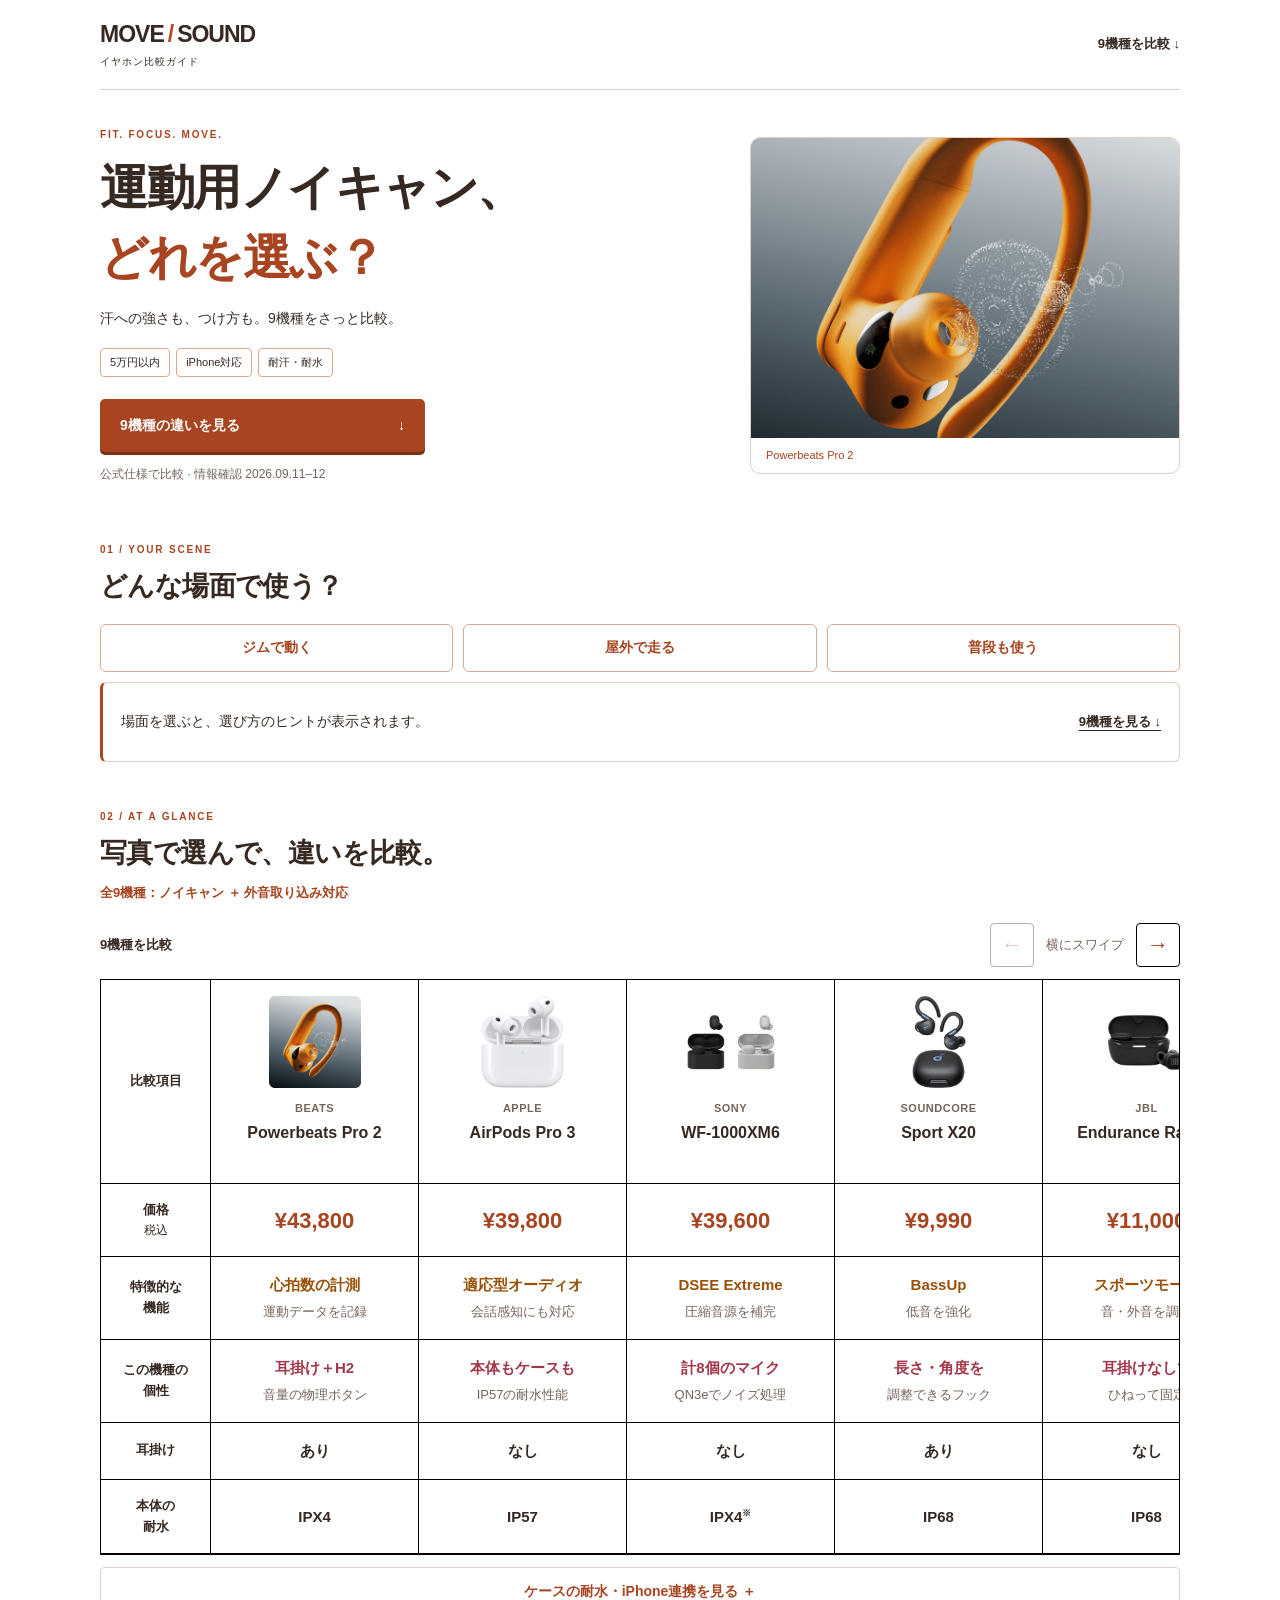
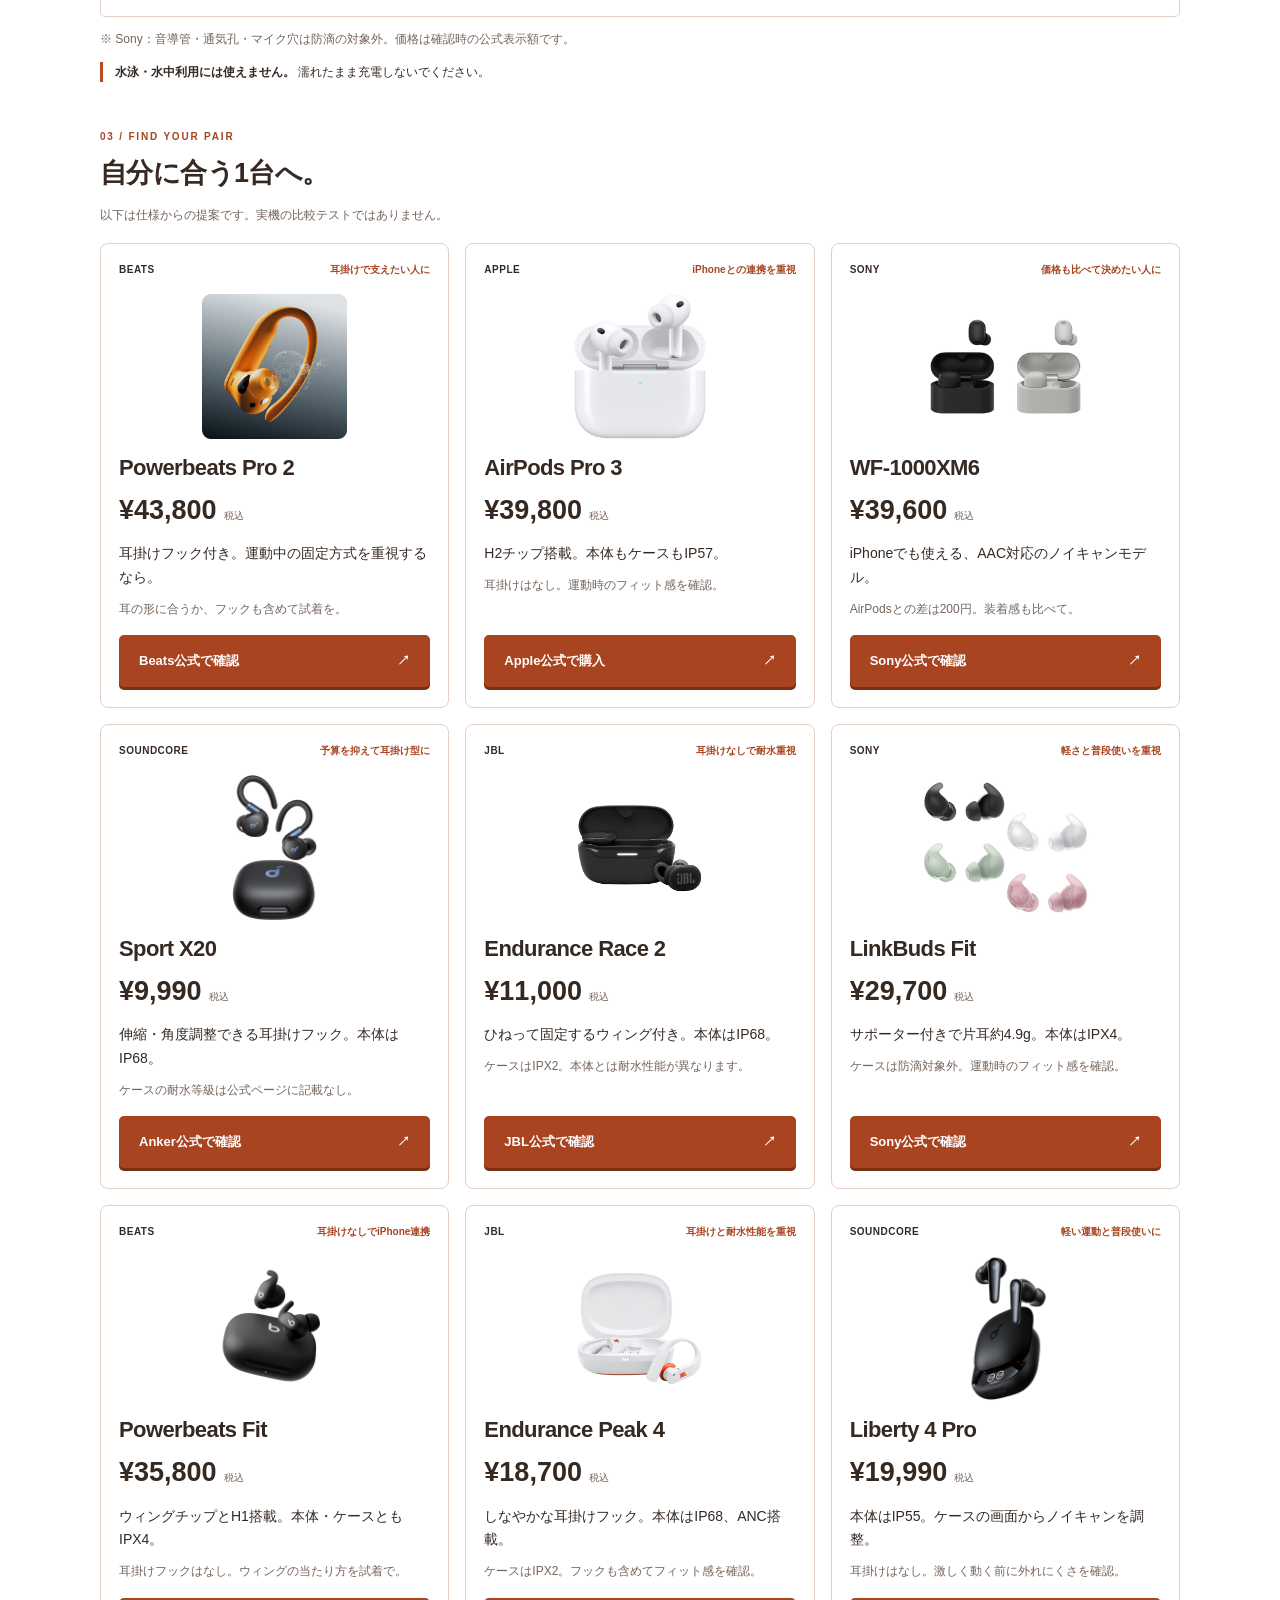
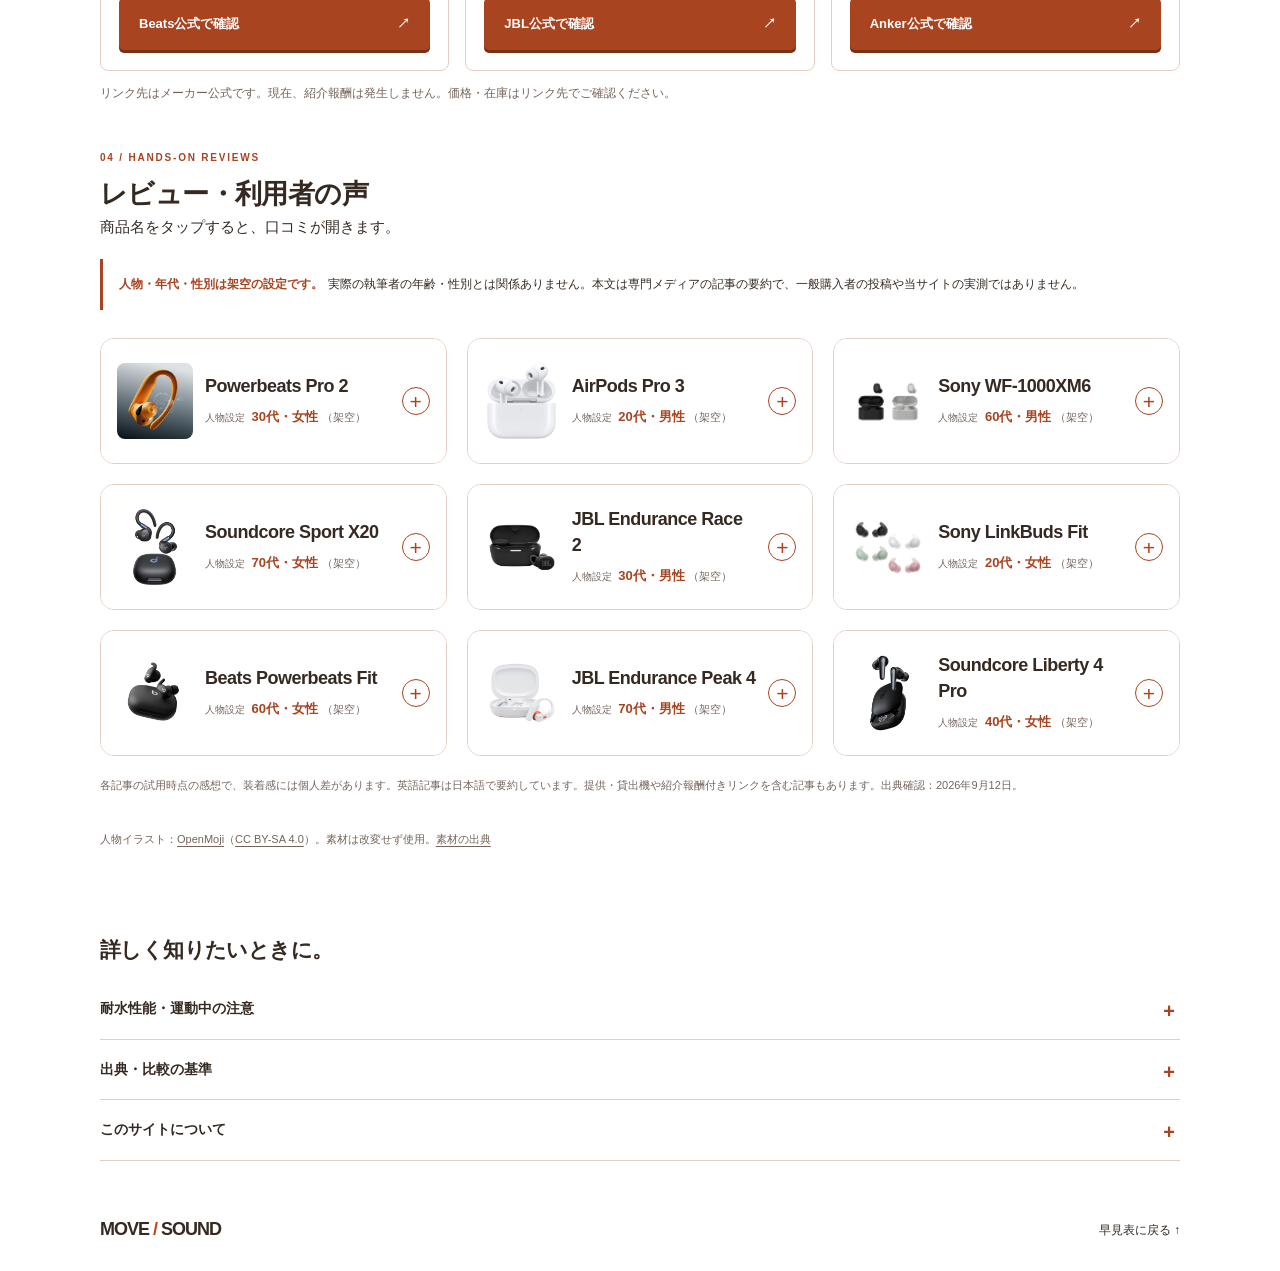
==== commit 45970693: "Add matching product thumbnails to all review cards" ====
--- a/index.html
+++ b/index.html
@@ -12,7 +12,7 @@
   <title>MOVE / SOUND｜運動用ノイキャンイヤホン比較</title>
   <link rel="stylesheet" href="style.css?v=12">
   <script src="app.js?v=8" defer></script>
-  <link rel="stylesheet" href="reviews.css?v=16">
+  <link rel="stylesheet" href="reviews.css?v=17">
   <script src="review-preview/preview.js?v=3" defer></script>
 </head>
 <body>
@@ -37,15 +37,15 @@
 <section class="wrap section reviews-section" id="reviews" aria-labelledby="reviews-title">
 <div class="section-head"><p class="eyebrow">04 / HANDS-ON REVIEWS</p><h2 id="reviews-title">レビュー・利用者の声</h2><p class="preview-lead">商品名をタップすると、口コミが開きます。</p></div>
 <aside class="preview-note"><strong>人物・年代・性別は架空の設定です。</strong>実際の執筆者の年齢・性別とは関係ありません。本文は専門メディアの記事の要約で、一般購入者の投稿や当サイトの実測ではありません。</aside>
-<div class="voice-grid"><details class="voice-card" id="review-beats"><summary class="voice-toggle"><div class="voice-heading"><p>実機レビューの要約</p><h3>Powerbeats Pro 2</h3><p class="voice-persona"><span>人物設定</span> 30代・女性 <small>（架空）</small></p></div><span class="voice-toggle-icon" aria-hidden="true"></span></summary><div class="voice-expanded"><p class="voice-use"><span>使用・検証</span>ラン・自転車・HIITなど</p><div class="voice-dialogue"><figure class="voice-person"><img src="review-preview/avatars/woman.svg" width="64" height="64" alt="" aria-hidden="true"><figcaption>イメージ</figcaption></figure><dl class="voice-bubbles"><div class="voice-bubble voice-good"><dt>良かった点</dt><dd>運動中も装着が安定。物理ボタンも操作しやすい。</dd></div><div class="voice-bubble voice-caution"><dt>気になった点</dt><dd>充電ケースが大きく、持ち運びにはかさばる。</dd></div></dl></div><footer class="voice-source"><a href="https://www.tomsguide.com/audio/beats-powerbeats-pro-2-review" target="_blank" rel="noopener noreferrer" aria-label="Powerbeats Pro 2の元記事を読む">Tom’s Guideの元記事 ↗</a><p>Tammy Rogers／Nick Harris-Fry<br>記事：2025/02/11</p></footer></div></details>
-<details class="voice-card" id="review-apple"><summary class="voice-toggle"><div class="voice-heading"><p>実機レビューの要約</p><h3>AirPods Pro 3</h3><p class="voice-persona"><span>人物設定</span> 20代・男性 <small>（架空）</small></p></div><span class="voice-toggle-icon" aria-hidden="true"></span></summary><div class="voice-expanded"><p class="voice-use"><span>使用・検証</span>1か月以上／ジム・ラン・散歩</p><div class="voice-dialogue"><figure class="voice-person"><img src="review-preview/avatars/man.svg" width="64" height="64" alt="" aria-hidden="true"><figcaption>イメージ</figcaption></figure><dl class="voice-bubbles"><div class="voice-bubble voice-good"><dt>良かった点</dt><dd>ジムの騒音をしっかり低減。装着の安定感も向上。</dd></div><div class="voice-bubble voice-caution"><dt>気になった点</dt><dd>運動中の心拍確認は、腕時計ほど手軽ではない。</dd></div></dl></div><footer class="voice-source"><a href="https://www.techradar.com/health-fitness/ive-been-working-out-with-the-airpods-pro-3-for-over-a-month-heres-my-verdict-on-their-new-fitness-features" target="_blank" rel="noopener noreferrer" aria-label="AirPods Pro 3の元記事を読む">TechRadarの元記事 ↗</a><p>Stephen Warwick<br>記事：2025/11/02</p></footer></div></details>
-<details class="voice-card" id="review-sony"><summary class="voice-toggle"><div class="voice-heading"><p>実機レビューの要約</p><h3>Sony WF-1000XM6</h3><p class="voice-persona"><span>人物設定</span> 60代・男性 <small>（架空）</small></p></div><span class="voice-toggle-icon" aria-hidden="true"></span></summary><div class="voice-expanded"><p class="voice-use"><span>使用・検証</span>実機検証／装着・遮音など</p><div class="voice-dialogue"><figure class="voice-person"><img src="review-preview/avatars/older-man.svg" width="64" height="64" alt="" aria-hidden="true"><figcaption>イメージ</figcaption></figure><dl class="voice-bubbles"><div class="voice-bubble voice-good"><dt>良かった点</dt><dd>ノイズキャンセリングと耳栓効果による遮音性が高い。</dd></div><div class="voice-bubble voice-caution"><dt>気になった点</dt><dd>本体が大きめで、小さい耳では外れやすい場合も。</dd></div></dl></div><footer class="voice-source"><a href="https://www.rtings.com/headphones/reviews/sony/wf-1000xm6" target="_blank" rel="noopener noreferrer" aria-label="Sony WF-1000XM6の元記事を読む">RTINGSの元記事 ↗</a><p>Dagobiet Morales Alfaroほか検証チーム<br>記事：2026/03/12</p></footer></div></details>
-<details class="voice-card" id="review-sport-x20"><summary class="voice-toggle"><div class="voice-heading"><p>実機レビューの要約</p><h3>Soundcore Sport X20</h3><p class="voice-persona"><span>人物設定</span> 70代・女性 <small>（架空）</small></p></div><span class="voice-toggle-icon" aria-hidden="true"></span></summary><div class="voice-expanded"><p class="voice-use"><span>使用・検証</span>眼鏡との併用・ジョギング</p><div class="voice-dialogue"><figure class="voice-person"><img src="review-preview/avatars/older-woman.svg" width="64" height="64" alt="" aria-hidden="true"><figcaption>イメージ</figcaption></figure><dl class="voice-bubbles"><div class="voice-bubble voice-good"><dt>良かった点</dt><dd>柔らかなフックで、眼鏡と併用しても痛みはなかった。</dd></div><div class="voice-bubble voice-caution"><dt>気になった点</dt><dd>筆者の耳では本体が浮き、フィットの調整に手間。</dd></div></dl></div><footer class="voice-source"><a href="https://av.watch.impress.co.jp/docs/review/review/1615788.html" target="_blank" rel="noopener noreferrer" aria-label="Soundcore Sport X20の元記事を読む">AV Watchの元記事 ↗</a><p>小岩井 博<br>記事：2024/08/20</p></footer></div></details>
-<details class="voice-card" id="review-race2"><summary class="voice-toggle"><div class="voice-heading"><p>実機レビューの要約</p><h3>JBL Endurance Race 2</h3><p class="voice-persona"><span>人物設定</span> 30代・男性 <small>（架空）</small></p></div><span class="voice-toggle-icon" aria-hidden="true"></span></summary><div class="voice-expanded"><p class="voice-use"><span>使用・検証</span>数週間／ラン・筋トレ・ヨガなど</p><div class="voice-dialogue"><figure class="voice-person"><img src="review-preview/avatars/man.svg" width="64" height="64" alt="" aria-hidden="true"><figcaption>イメージ</figcaption></figure><dl class="voice-bubbles"><div class="voice-bubble voice-good"><dt>良かった点</dt><dd>運動中の付け直しが不要で、ウィングも快適。</dd></div><div class="voice-bubble voice-caution"><dt>気になった点</dt><dd>屋外の外音取り込みは風音が目立ち、車の音が聞きづらい。</dd></div></dl></div><footer class="voice-source"><a href="https://www.tomsguide.com/audio/headphones/jbl-endurance-race-2-review" target="_blank" rel="noopener noreferrer" aria-label="JBL Endurance Race 2の元記事を読む">Tom’s Guideの元記事 ↗</a><p>Nick Harris-Fry<br>記事：2025/03/16</p></footer></div></details>
-<details class="voice-card" id="review-linkbuds-fit"><summary class="voice-toggle"><div class="voice-heading"><p>実機レビューの要約</p><h3>Sony LinkBuds Fit</h3><p class="voice-persona"><span>人物設定</span> 20代・女性 <small>（架空）</small></p></div><span class="voice-toggle-icon" aria-hidden="true"></span></summary><div class="voice-expanded"><p class="voice-use"><span>使用・検証</span>4日間／室内・屋外で試用</p><div class="voice-dialogue"><figure class="voice-person"><img src="review-preview/avatars/woman.svg" width="64" height="64" alt="" aria-hidden="true"><figcaption>イメージ</figcaption></figure><dl class="voice-bubbles"><div class="voice-bubble voice-good"><dt>良かった点</dt><dd>圧迫感が少なく、着けていることを忘れるほど快適。</dd></div><div class="voice-bubble voice-caution"><dt>気になった点</dt><dd>筆者の試用ではタップ操作が反応しにくかった。</dd></div></dl></div><footer class="voice-source"><a href="https://www.soundguys.com/sony-linkbuds-fit-review-127506/" target="_blank" rel="noopener noreferrer" aria-label="Sony LinkBuds Fitの元記事を読む">SoundGuysの元記事 ↗</a><p>Christian Thomas<br>記事：2024/11/08</p></footer></div></details>
-<details class="voice-card" id="review-powerbeats-fit"><summary class="voice-toggle"><div class="voice-heading"><p>実機レビューの要約</p><h3>Beats Powerbeats Fit</h3><p class="voice-persona"><span>人物設定</span> 60代・女性 <small>（架空）</small></p></div><span class="voice-toggle-icon" aria-hidden="true"></span></summary><div class="voice-expanded"><p class="voice-use"><span>使用・検証</span>ラン・筋トレ・室内バイク</p><div class="voice-dialogue"><figure class="voice-person"><img src="review-preview/avatars/older-woman.svg" width="64" height="64" alt="" aria-hidden="true"><figcaption>イメージ</figcaption></figure><dl class="voice-bubbles"><div class="voice-bubble voice-good"><dt>良かった点</dt><dd>ウィングでしっかり固定され、運動中もずれにくい。</dd></div><div class="voice-bubble voice-caution"><dt>気になった点</dt><dd>1時間を超える装着では、ウィングの圧迫感が気になった。</dd></div></dl></div><footer class="voice-source"><a href="https://www.tomsguide.com/audio/earbuds/beats-powerbeats-fit-review" target="_blank" rel="noopener noreferrer" aria-label="Beats Powerbeats Fitの元記事を読む">Tom’s Guideの元記事 ↗</a><p>Tammy Rogers<br>記事：2025/10/13</p></footer></div></details>
-<details class="voice-card" id="review-peak4"><summary class="voice-toggle"><div class="voice-heading"><p>実機レビューの要約</p><h3>JBL Endurance Peak 4</h3><p class="voice-persona"><span>人物設定</span> 70代・男性 <small>（架空）</small></p></div><span class="voice-toggle-icon" aria-hidden="true"></span></summary><div class="voice-expanded"><p class="voice-use"><span>使用・検証</span>実機検証／装着・遮音など</p><div class="voice-dialogue"><figure class="voice-person"><img src="review-preview/avatars/older-man.svg" width="64" height="64" alt="" aria-hidden="true"><figcaption>イメージ</figcaption></figure><dl class="voice-bubbles"><div class="voice-bubble voice-good"><dt>良かった点</dt><dd>装着が安定し、使っている間の調整が少なくて済む。</dd></div><div class="voice-bubble voice-caution"><dt>気になった点</dt><dd>ノイズキャンセリングの効きが弱いと評価。</dd></div></dl></div><footer class="voice-source"><a href="https://www.rtings.com/headphones/reviews/jbl/endurance-peak-4" target="_blank" rel="noopener noreferrer" aria-label="JBL Endurance Peak 4の元記事を読む">RTINGSの元記事 ↗</a><p>Dagobiet Morales Alfaroほか検証チーム<br>記事：2026/05/11</p></footer></div></details>
-<details class="voice-card" id="review-liberty4pro"><summary class="voice-toggle"><div class="voice-heading"><p>実機レビューの要約</p><h3>Soundcore Liberty 4 Pro</h3><p class="voice-persona"><span>人物設定</span> 40代・女性 <small>（架空）</small></p></div><span class="voice-toggle-icon" aria-hidden="true"></span></summary><div class="voice-expanded"><p class="voice-use"><span>使用・検証</span>1週間の試用・音響テスト</p><div class="voice-dialogue"><figure class="voice-person"><img src="review-preview/avatars/woman.svg" width="64" height="64" alt="" aria-hidden="true"><figcaption>イメージ</figcaption></figure><dl class="voice-bubbles"><div class="voice-bubble voice-good"><dt>良かった点</dt><dd>音質とノイズキャンセリングを評価。アプリの機能も豊富。</dd></div><div class="voice-bubble voice-caution"><dt>気になった点</dt><dd>ケースに指紋が付きやすく、空間オーディオの評価は低め。</dd></div></dl></div><footer class="voice-source"><a href="https://www.soundguys.com/anker-soundcore-liberty-4-pro-review-125410/" target="_blank" rel="noopener noreferrer" aria-label="Soundcore Liberty 4 Proの元記事を読む">SoundGuysの元記事 ↗</a><p>Chase Bernath<br>記事：2024/10/16</p></footer></div></details></div>
+<div class="voice-grid"><details class="voice-card" id="review-beats"><summary class="voice-toggle"><img class="voice-product-image" src="assets/beats.png" width="76" height="76" alt="" aria-hidden="true" decoding="async"><div class="voice-heading"><p>実機レビューの要約</p><h3>Powerbeats Pro 2</h3><p class="voice-persona"><span>人物設定</span> 30代・女性 <small>（架空）</small></p></div><span class="voice-toggle-icon" aria-hidden="true"></span></summary><div class="voice-expanded"><p class="voice-use"><span>使用・検証</span>ラン・自転車・HIITなど</p><div class="voice-dialogue"><figure class="voice-person"><img src="review-preview/avatars/woman.svg" width="64" height="64" alt="" aria-hidden="true"><figcaption>イメージ</figcaption></figure><dl class="voice-bubbles"><div class="voice-bubble voice-good"><dt>良かった点</dt><dd>運動中も装着が安定。物理ボタンも操作しやすい。</dd></div><div class="voice-bubble voice-caution"><dt>気になった点</dt><dd>充電ケースが大きく、持ち運びにはかさばる。</dd></div></dl></div><footer class="voice-source"><a href="https://www.tomsguide.com/audio/beats-powerbeats-pro-2-review" target="_blank" rel="noopener noreferrer" aria-label="Powerbeats Pro 2の元記事を読む">Tom’s Guideの元記事 ↗</a><p>Tammy Rogers／Nick Harris-Fry<br>記事：2025/02/11</p></footer></div></details>
+<details class="voice-card" id="review-apple"><summary class="voice-toggle"><img class="voice-product-image" src="assets/apple.jpg" width="76" height="76" alt="" aria-hidden="true" decoding="async"><div class="voice-heading"><p>実機レビューの要約</p><h3>AirPods Pro 3</h3><p class="voice-persona"><span>人物設定</span> 20代・男性 <small>（架空）</small></p></div><span class="voice-toggle-icon" aria-hidden="true"></span></summary><div class="voice-expanded"><p class="voice-use"><span>使用・検証</span>1か月以上／ジム・ラン・散歩</p><div class="voice-dialogue"><figure class="voice-person"><img src="review-preview/avatars/man.svg" width="64" height="64" alt="" aria-hidden="true"><figcaption>イメージ</figcaption></figure><dl class="voice-bubbles"><div class="voice-bubble voice-good"><dt>良かった点</dt><dd>ジムの騒音をしっかり低減。装着の安定感も向上。</dd></div><div class="voice-bubble voice-caution"><dt>気になった点</dt><dd>運動中の心拍確認は、腕時計ほど手軽ではない。</dd></div></dl></div><footer class="voice-source"><a href="https://www.techradar.com/health-fitness/ive-been-working-out-with-the-airpods-pro-3-for-over-a-month-heres-my-verdict-on-their-new-fitness-features" target="_blank" rel="noopener noreferrer" aria-label="AirPods Pro 3の元記事を読む">TechRadarの元記事 ↗</a><p>Stephen Warwick<br>記事：2025/11/02</p></footer></div></details>
+<details class="voice-card" id="review-sony"><summary class="voice-toggle"><img class="voice-product-image" src="assets/sony.jpg" width="76" height="76" alt="" aria-hidden="true" decoding="async"><div class="voice-heading"><p>実機レビューの要約</p><h3>Sony WF-1000XM6</h3><p class="voice-persona"><span>人物設定</span> 60代・男性 <small>（架空）</small></p></div><span class="voice-toggle-icon" aria-hidden="true"></span></summary><div class="voice-expanded"><p class="voice-use"><span>使用・検証</span>実機検証／装着・遮音など</p><div class="voice-dialogue"><figure class="voice-person"><img src="review-preview/avatars/older-man.svg" width="64" height="64" alt="" aria-hidden="true"><figcaption>イメージ</figcaption></figure><dl class="voice-bubbles"><div class="voice-bubble voice-good"><dt>良かった点</dt><dd>ノイズキャンセリングと耳栓効果による遮音性が高い。</dd></div><div class="voice-bubble voice-caution"><dt>気になった点</dt><dd>本体が大きめで、小さい耳では外れやすい場合も。</dd></div></dl></div><footer class="voice-source"><a href="https://www.rtings.com/headphones/reviews/sony/wf-1000xm6" target="_blank" rel="noopener noreferrer" aria-label="Sony WF-1000XM6の元記事を読む">RTINGSの元記事 ↗</a><p>Dagobiet Morales Alfaroほか検証チーム<br>記事：2026/03/12</p></footer></div></details>
+<details class="voice-card" id="review-sport-x20"><summary class="voice-toggle"><img class="voice-product-image" src="assets/sport-x20.jpg" width="76" height="76" alt="" aria-hidden="true" decoding="async"><div class="voice-heading"><p>実機レビューの要約</p><h3>Soundcore Sport X20</h3><p class="voice-persona"><span>人物設定</span> 70代・女性 <small>（架空）</small></p></div><span class="voice-toggle-icon" aria-hidden="true"></span></summary><div class="voice-expanded"><p class="voice-use"><span>使用・検証</span>眼鏡との併用・ジョギング</p><div class="voice-dialogue"><figure class="voice-person"><img src="review-preview/avatars/older-woman.svg" width="64" height="64" alt="" aria-hidden="true"><figcaption>イメージ</figcaption></figure><dl class="voice-bubbles"><div class="voice-bubble voice-good"><dt>良かった点</dt><dd>柔らかなフックで、眼鏡と併用しても痛みはなかった。</dd></div><div class="voice-bubble voice-caution"><dt>気になった点</dt><dd>筆者の耳では本体が浮き、フィットの調整に手間。</dd></div></dl></div><footer class="voice-source"><a href="https://av.watch.impress.co.jp/docs/review/review/1615788.html" target="_blank" rel="noopener noreferrer" aria-label="Soundcore Sport X20の元記事を読む">AV Watchの元記事 ↗</a><p>小岩井 博<br>記事：2024/08/20</p></footer></div></details>
+<details class="voice-card" id="review-race2"><summary class="voice-toggle"><img class="voice-product-image" src="assets/race2.png" width="76" height="76" alt="" aria-hidden="true" decoding="async"><div class="voice-heading"><p>実機レビューの要約</p><h3>JBL Endurance Race 2</h3><p class="voice-persona"><span>人物設定</span> 30代・男性 <small>（架空）</small></p></div><span class="voice-toggle-icon" aria-hidden="true"></span></summary><div class="voice-expanded"><p class="voice-use"><span>使用・検証</span>数週間／ラン・筋トレ・ヨガなど</p><div class="voice-dialogue"><figure class="voice-person"><img src="review-preview/avatars/man.svg" width="64" height="64" alt="" aria-hidden="true"><figcaption>イメージ</figcaption></figure><dl class="voice-bubbles"><div class="voice-bubble voice-good"><dt>良かった点</dt><dd>運動中の付け直しが不要で、ウィングも快適。</dd></div><div class="voice-bubble voice-caution"><dt>気になった点</dt><dd>屋外の外音取り込みは風音が目立ち、車の音が聞きづらい。</dd></div></dl></div><footer class="voice-source"><a href="https://www.tomsguide.com/audio/headphones/jbl-endurance-race-2-review" target="_blank" rel="noopener noreferrer" aria-label="JBL Endurance Race 2の元記事を読む">Tom’s Guideの元記事 ↗</a><p>Nick Harris-Fry<br>記事：2025/03/16</p></footer></div></details>
+<details class="voice-card" id="review-linkbuds-fit"><summary class="voice-toggle"><img class="voice-product-image" src="assets/linkbuds-fit.jpg" width="76" height="76" alt="" aria-hidden="true" decoding="async"><div class="voice-heading"><p>実機レビューの要約</p><h3>Sony LinkBuds Fit</h3><p class="voice-persona"><span>人物設定</span> 20代・女性 <small>（架空）</small></p></div><span class="voice-toggle-icon" aria-hidden="true"></span></summary><div class="voice-expanded"><p class="voice-use"><span>使用・検証</span>4日間／室内・屋外で試用</p><div class="voice-dialogue"><figure class="voice-person"><img src="review-preview/avatars/woman.svg" width="64" height="64" alt="" aria-hidden="true"><figcaption>イメージ</figcaption></figure><dl class="voice-bubbles"><div class="voice-bubble voice-good"><dt>良かった点</dt><dd>圧迫感が少なく、着けていることを忘れるほど快適。</dd></div><div class="voice-bubble voice-caution"><dt>気になった点</dt><dd>筆者の試用ではタップ操作が反応しにくかった。</dd></div></dl></div><footer class="voice-source"><a href="https://www.soundguys.com/sony-linkbuds-fit-review-127506/" target="_blank" rel="noopener noreferrer" aria-label="Sony LinkBuds Fitの元記事を読む">SoundGuysの元記事 ↗</a><p>Christian Thomas<br>記事：2024/11/08</p></footer></div></details>
+<details class="voice-card" id="review-powerbeats-fit"><summary class="voice-toggle"><img class="voice-product-image" src="assets/powerbeats-fit.jpg" width="76" height="76" alt="" aria-hidden="true" decoding="async"><div class="voice-heading"><p>実機レビューの要約</p><h3>Beats Powerbeats Fit</h3><p class="voice-persona"><span>人物設定</span> 60代・女性 <small>（架空）</small></p></div><span class="voice-toggle-icon" aria-hidden="true"></span></summary><div class="voice-expanded"><p class="voice-use"><span>使用・検証</span>ラン・筋トレ・室内バイク</p><div class="voice-dialogue"><figure class="voice-person"><img src="review-preview/avatars/older-woman.svg" width="64" height="64" alt="" aria-hidden="true"><figcaption>イメージ</figcaption></figure><dl class="voice-bubbles"><div class="voice-bubble voice-good"><dt>良かった点</dt><dd>ウィングでしっかり固定され、運動中もずれにくい。</dd></div><div class="voice-bubble voice-caution"><dt>気になった点</dt><dd>1時間を超える装着では、ウィングの圧迫感が気になった。</dd></div></dl></div><footer class="voice-source"><a href="https://www.tomsguide.com/audio/earbuds/beats-powerbeats-fit-review" target="_blank" rel="noopener noreferrer" aria-label="Beats Powerbeats Fitの元記事を読む">Tom’s Guideの元記事 ↗</a><p>Tammy Rogers<br>記事：2025/10/13</p></footer></div></details>
+<details class="voice-card" id="review-peak4"><summary class="voice-toggle"><img class="voice-product-image" src="assets/peak4.png" width="76" height="76" alt="" aria-hidden="true" decoding="async"><div class="voice-heading"><p>実機レビューの要約</p><h3>JBL Endurance Peak 4</h3><p class="voice-persona"><span>人物設定</span> 70代・男性 <small>（架空）</small></p></div><span class="voice-toggle-icon" aria-hidden="true"></span></summary><div class="voice-expanded"><p class="voice-use"><span>使用・検証</span>実機検証／装着・遮音など</p><div class="voice-dialogue"><figure class="voice-person"><img src="review-preview/avatars/older-man.svg" width="64" height="64" alt="" aria-hidden="true"><figcaption>イメージ</figcaption></figure><dl class="voice-bubbles"><div class="voice-bubble voice-good"><dt>良かった点</dt><dd>装着が安定し、使っている間の調整が少なくて済む。</dd></div><div class="voice-bubble voice-caution"><dt>気になった点</dt><dd>ノイズキャンセリングの効きが弱いと評価。</dd></div></dl></div><footer class="voice-source"><a href="https://www.rtings.com/headphones/reviews/jbl/endurance-peak-4" target="_blank" rel="noopener noreferrer" aria-label="JBL Endurance Peak 4の元記事を読む">RTINGSの元記事 ↗</a><p>Dagobiet Morales Alfaroほか検証チーム<br>記事：2026/05/11</p></footer></div></details>
+<details class="voice-card" id="review-liberty4pro"><summary class="voice-toggle"><img class="voice-product-image" src="assets/liberty4pro.jpg" width="76" height="76" alt="" aria-hidden="true" decoding="async"><div class="voice-heading"><p>実機レビューの要約</p><h3>Soundcore Liberty 4 Pro</h3><p class="voice-persona"><span>人物設定</span> 40代・女性 <small>（架空）</small></p></div><span class="voice-toggle-icon" aria-hidden="true"></span></summary><div class="voice-expanded"><p class="voice-use"><span>使用・検証</span>1週間の試用・音響テスト</p><div class="voice-dialogue"><figure class="voice-person"><img src="review-preview/avatars/woman.svg" width="64" height="64" alt="" aria-hidden="true"><figcaption>イメージ</figcaption></figure><dl class="voice-bubbles"><div class="voice-bubble voice-good"><dt>良かった点</dt><dd>音質とノイズキャンセリングを評価。アプリの機能も豊富。</dd></div><div class="voice-bubble voice-caution"><dt>気になった点</dt><dd>ケースに指紋が付きやすく、空間オーディオの評価は低め。</dd></div></dl></div><footer class="voice-source"><a href="https://www.soundguys.com/anker-soundcore-liberty-4-pro-review-125410/" target="_blank" rel="noopener noreferrer" aria-label="Soundcore Liberty 4 Proの元記事を読む">SoundGuysの元記事 ↗</a><p>Chase Bernath<br>記事：2024/10/16</p></footer></div></details></div>
 <p class="preview-footnote">各記事の試用時点の感想で、装着感には個人差があります。英語記事は日本語で要約しています。提供・貸出機や紹介報酬付きリンクを含む記事もあります。出典確認：2026年9月12日。</p>
 <div class="preview-footer"><p>人物イラスト：<a href="https://openmoji.org/" target="_blank" rel="noopener noreferrer">OpenMoji</a>（<a href="https://creativecommons.org/licenses/by-sa/4.0/" target="_blank" rel="noopener noreferrer">CC BY-SA 4.0</a>）。素材は改変せず使用。<a href="review-preview/avatars/SOURCES.txt">素材の出典</a></p></div></section>
 <section class="wrap section details-section"><h2>詳しく知りたいときに。</h2>
--- a/reviews.css
+++ b/reviews.css
@@ -7,3 +7,9 @@
 /* Native disclosures: compact at rest, expandable by touch or keyboard. */
 .voice-grid{align-items:start}.voice-card{display:block;padding:0;overflow:hidden}.voice-toggle{display:flex;align-items:center;justify-content:space-between;gap:12px;padding:18px 16px;min-height:104px;list-style:none;background:#fff}.voice-toggle::after{display:none}.voice-toggle::-webkit-details-marker{display:none}.voice-toggle .voice-heading{min-width:0}.voice-toggle .voice-heading>p:first-child{display:none}.voice-toggle .voice-heading h3{font-size:18px;line-height:1.4}.voice-toggle .voice-persona{margin:7px 0 0;font-size:13px}.voice-toggle-icon{flex:0 0 28px;width:28px;height:28px;border:1px solid var(--accent);border-radius:50%;color:var(--accent);display:grid;place-items:center;font-size:21px;font-weight:400;line-height:1}.voice-toggle-icon::before{content:'+'}.voice-card[open]>.voice-toggle .voice-toggle-icon::before{content:'−'}.voice-card[open]>.voice-toggle{border-bottom:1px solid var(--line)}.voice-toggle:hover .voice-heading h3{color:var(--accent)}.voice-toggle:focus-visible{outline:3px solid var(--accent);outline-offset:-4px;border-radius:12px}.voice-expanded{padding:0 16px 20px}.voice-expanded>.voice-use{margin:16px 0 18px}.voice-expanded .voice-dialogue{margin-bottom:18px}
 @media(max-width:600px){.voice-grid{gap:10px}.voice-toggle{min-height:92px;padding:16px}.voice-toggle .voice-heading h3{font-size:18px}.voice-toggle .voice-persona{font-size:13px}.voice-expanded{padding:0 16px 18px}}
+
+/* Product thumbnails stay visible when reviews are collapsed. */
+.voice-toggle{display:grid;grid-template-columns:76px minmax(0,1fr) 28px;gap:12px;min-height:124px}
+.voice-product-image{display:block;width:76px;height:76px;object-fit:contain;background:#fff;border-radius:8px}
+@media(max-width:600px){.voice-toggle{grid-template-columns:68px minmax(0,1fr) 28px;gap:10px;min-height:116px}.voice-product-image{width:68px;height:68px}.voice-toggle .voice-heading h3{font-size:17px}}
+@media(max-width:360px){.voice-toggle{grid-template-columns:56px minmax(0,1fr) 24px;gap:8px;padding:14px 12px}.voice-product-image{width:56px;height:56px}.voice-toggle-icon{width:24px;height:24px}.voice-toggle .voice-heading h3{font-size:16px}.voice-toggle .voice-persona{font-size:12px}}
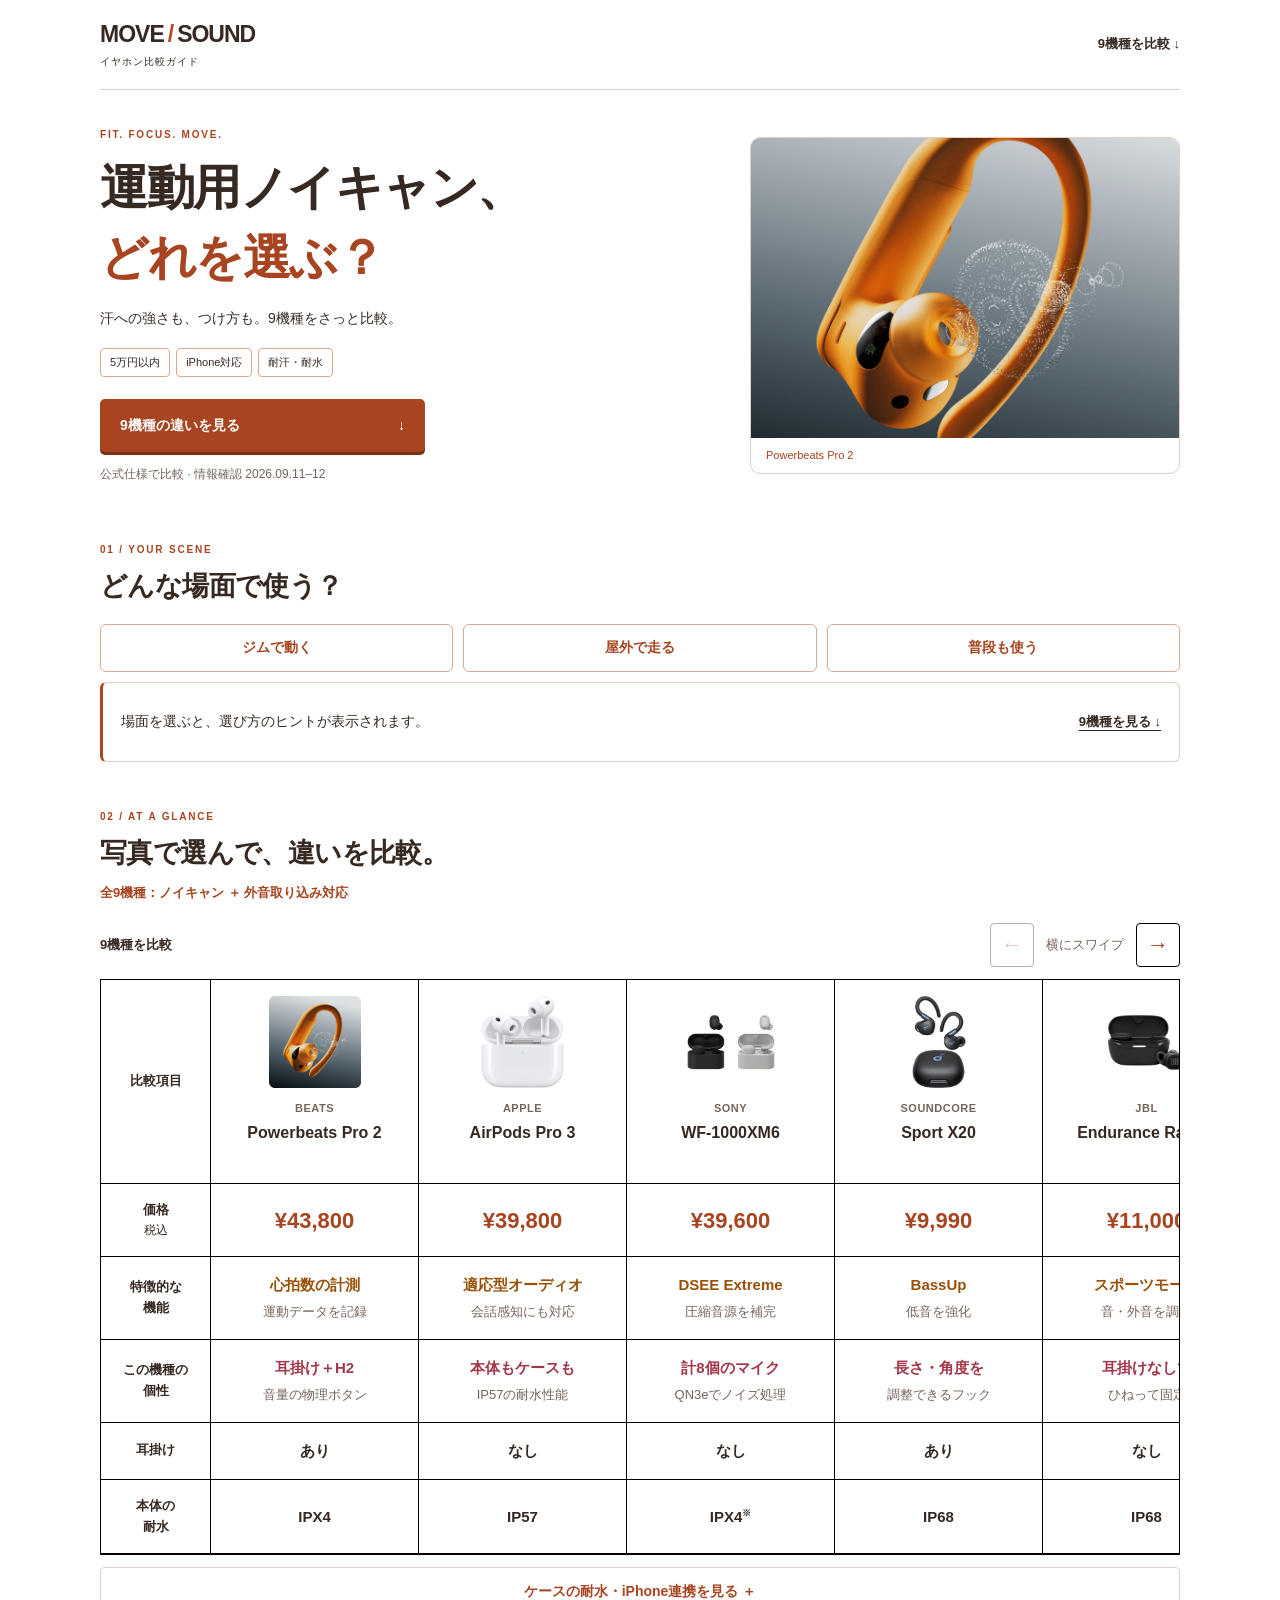
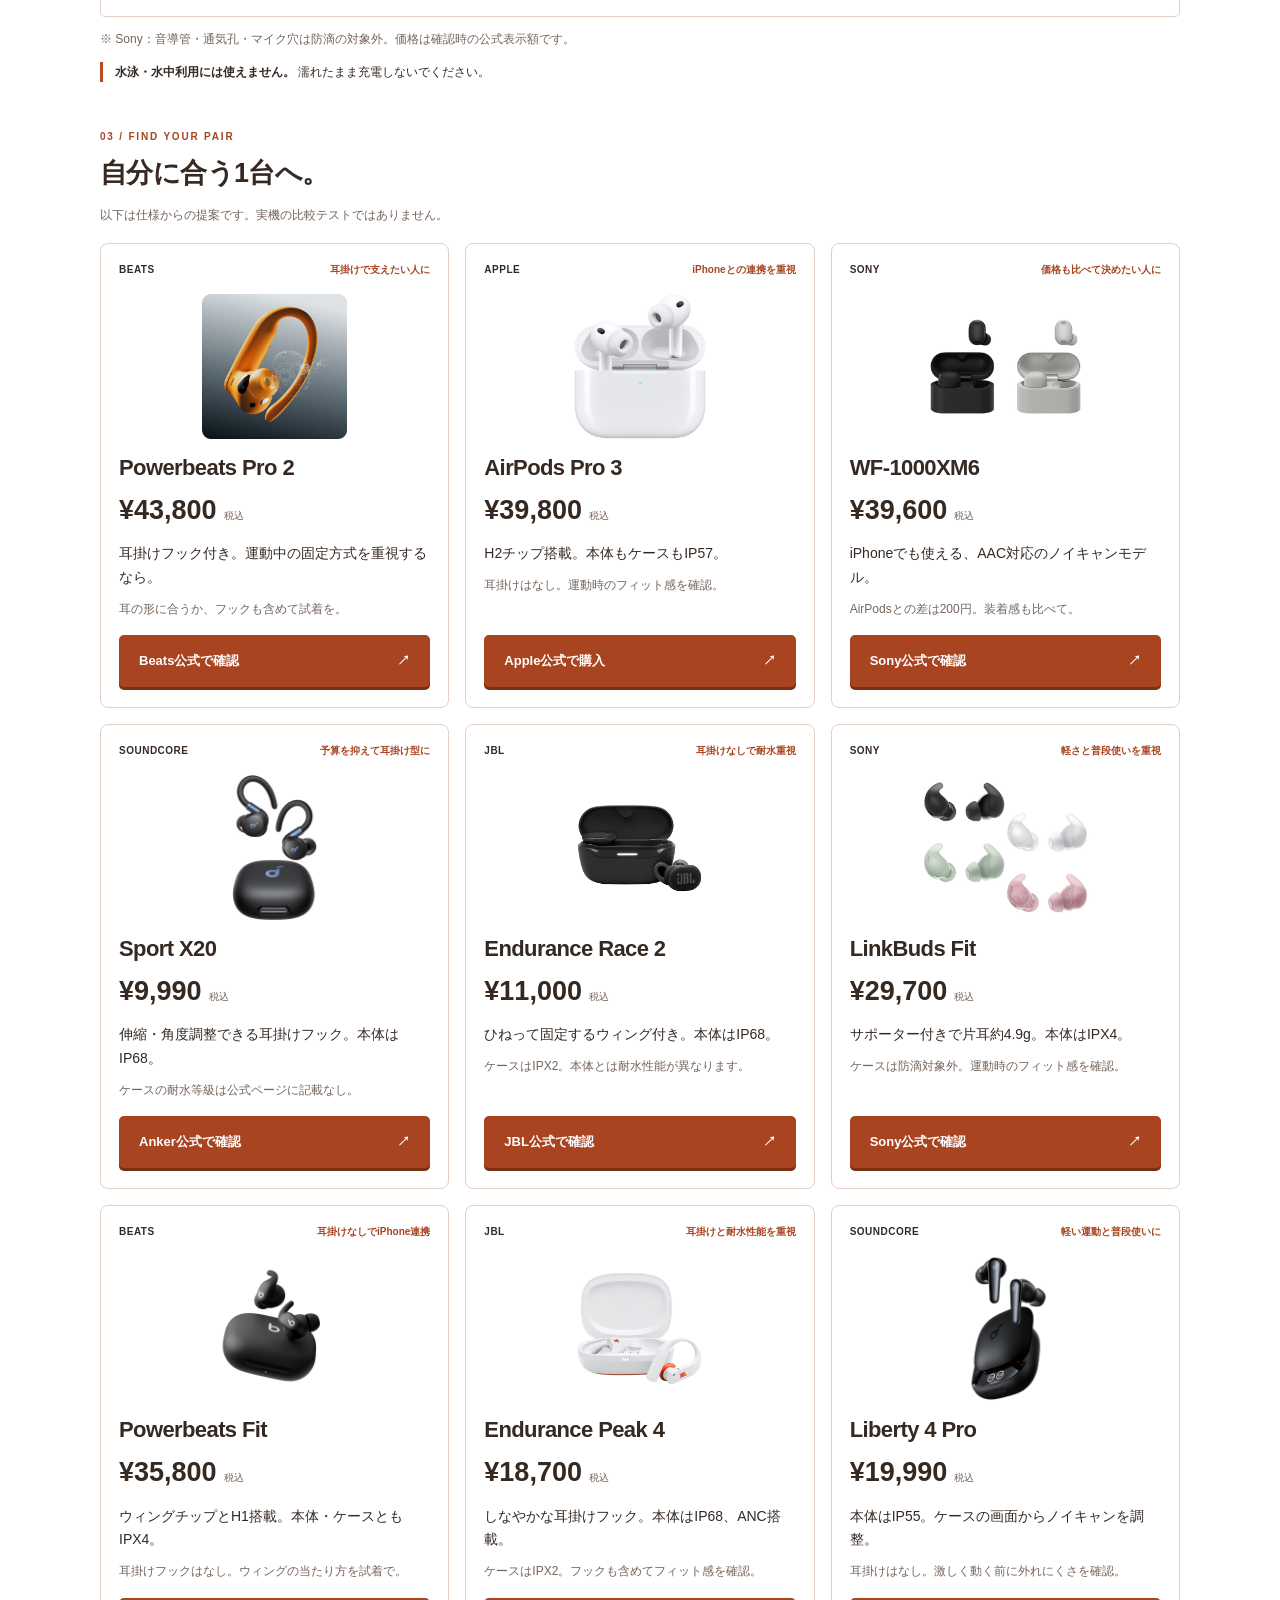
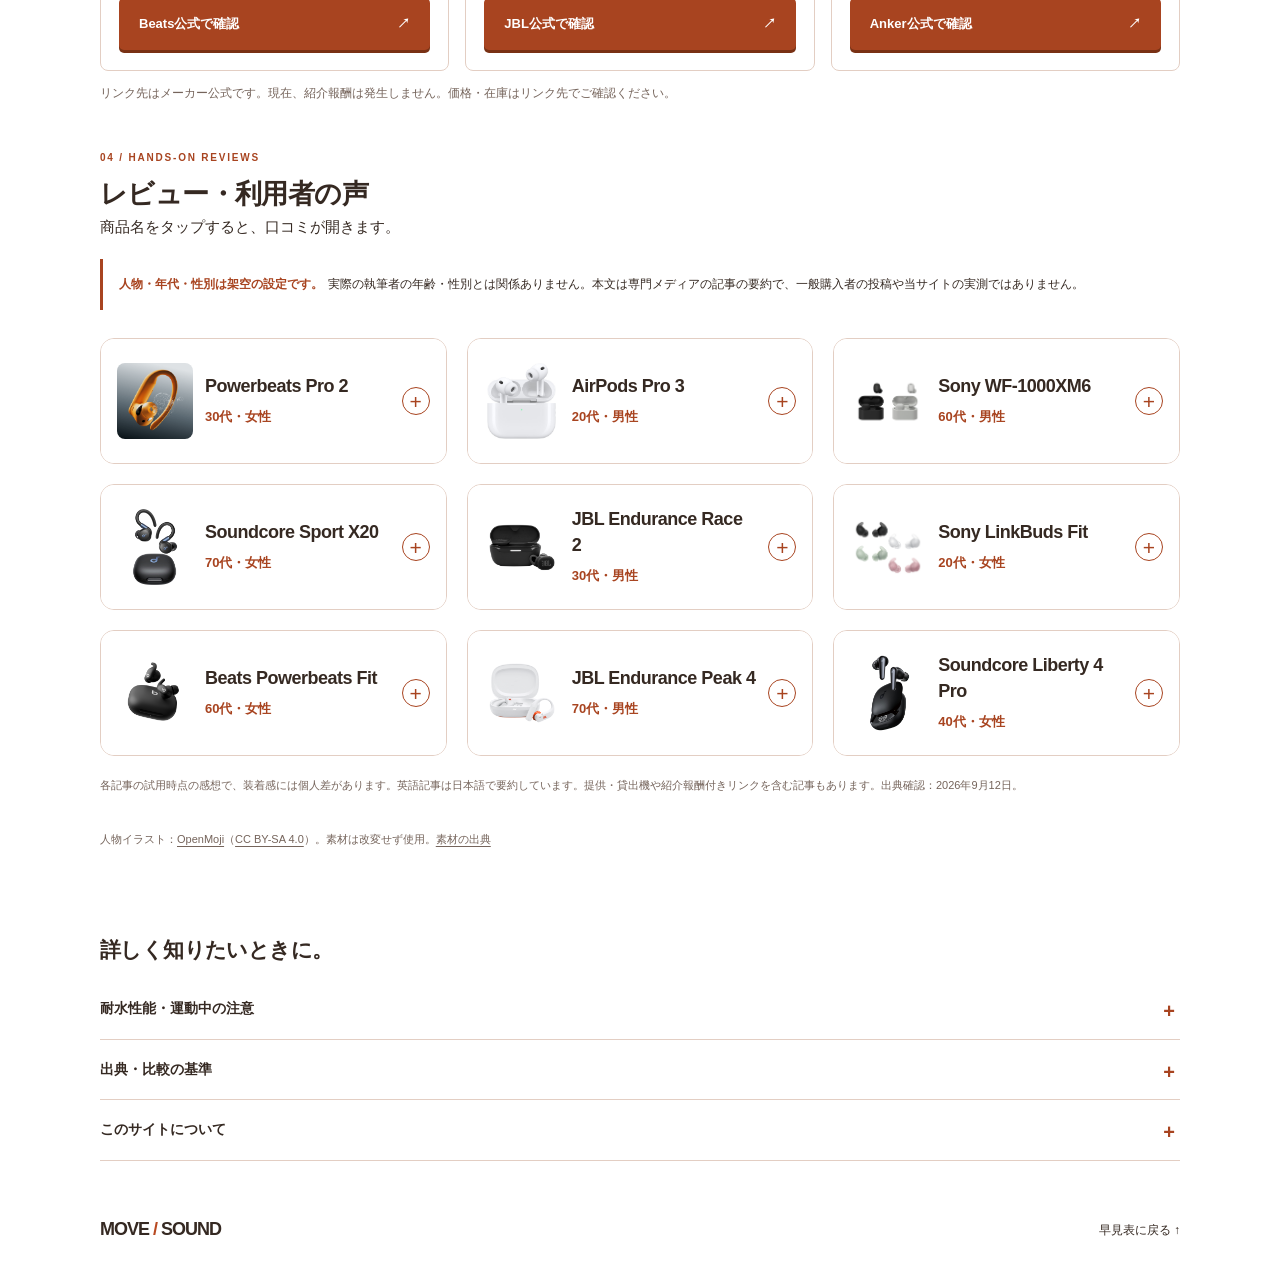
==== commit cd06428a: "Simplify review persona labels while retaining section disclosure" ====
--- a/index.html
+++ b/index.html
@@ -37,15 +37,15 @@
 <section class="wrap section reviews-section" id="reviews" aria-labelledby="reviews-title">
 <div class="section-head"><p class="eyebrow">04 / HANDS-ON REVIEWS</p><h2 id="reviews-title">レビュー・利用者の声</h2><p class="preview-lead">商品名をタップすると、口コミが開きます。</p></div>
 <aside class="preview-note"><strong>人物・年代・性別は架空の設定です。</strong>実際の執筆者の年齢・性別とは関係ありません。本文は専門メディアの記事の要約で、一般購入者の投稿や当サイトの実測ではありません。</aside>
-<div class="voice-grid"><details class="voice-card" id="review-beats"><summary class="voice-toggle"><img class="voice-product-image" src="assets/beats.png" width="76" height="76" alt="" aria-hidden="true" decoding="async"><div class="voice-heading"><p>実機レビューの要約</p><h3>Powerbeats Pro 2</h3><p class="voice-persona"><span>人物設定</span> 30代・女性 <small>（架空）</small></p></div><span class="voice-toggle-icon" aria-hidden="true"></span></summary><div class="voice-expanded"><p class="voice-use"><span>使用・検証</span>ラン・自転車・HIITなど</p><div class="voice-dialogue"><figure class="voice-person"><img src="review-preview/avatars/woman.svg" width="64" height="64" alt="" aria-hidden="true"><figcaption>イメージ</figcaption></figure><dl class="voice-bubbles"><div class="voice-bubble voice-good"><dt>良かった点</dt><dd>運動中も装着が安定。物理ボタンも操作しやすい。</dd></div><div class="voice-bubble voice-caution"><dt>気になった点</dt><dd>充電ケースが大きく、持ち運びにはかさばる。</dd></div></dl></div><footer class="voice-source"><a href="https://www.tomsguide.com/audio/beats-powerbeats-pro-2-review" target="_blank" rel="noopener noreferrer" aria-label="Powerbeats Pro 2の元記事を読む">Tom’s Guideの元記事 ↗</a><p>Tammy Rogers／Nick Harris-Fry<br>記事：2025/02/11</p></footer></div></details>
-<details class="voice-card" id="review-apple"><summary class="voice-toggle"><img class="voice-product-image" src="assets/apple.jpg" width="76" height="76" alt="" aria-hidden="true" decoding="async"><div class="voice-heading"><p>実機レビューの要約</p><h3>AirPods Pro 3</h3><p class="voice-persona"><span>人物設定</span> 20代・男性 <small>（架空）</small></p></div><span class="voice-toggle-icon" aria-hidden="true"></span></summary><div class="voice-expanded"><p class="voice-use"><span>使用・検証</span>1か月以上／ジム・ラン・散歩</p><div class="voice-dialogue"><figure class="voice-person"><img src="review-preview/avatars/man.svg" width="64" height="64" alt="" aria-hidden="true"><figcaption>イメージ</figcaption></figure><dl class="voice-bubbles"><div class="voice-bubble voice-good"><dt>良かった点</dt><dd>ジムの騒音をしっかり低減。装着の安定感も向上。</dd></div><div class="voice-bubble voice-caution"><dt>気になった点</dt><dd>運動中の心拍確認は、腕時計ほど手軽ではない。</dd></div></dl></div><footer class="voice-source"><a href="https://www.techradar.com/health-fitness/ive-been-working-out-with-the-airpods-pro-3-for-over-a-month-heres-my-verdict-on-their-new-fitness-features" target="_blank" rel="noopener noreferrer" aria-label="AirPods Pro 3の元記事を読む">TechRadarの元記事 ↗</a><p>Stephen Warwick<br>記事：2025/11/02</p></footer></div></details>
-<details class="voice-card" id="review-sony"><summary class="voice-toggle"><img class="voice-product-image" src="assets/sony.jpg" width="76" height="76" alt="" aria-hidden="true" decoding="async"><div class="voice-heading"><p>実機レビューの要約</p><h3>Sony WF-1000XM6</h3><p class="voice-persona"><span>人物設定</span> 60代・男性 <small>（架空）</small></p></div><span class="voice-toggle-icon" aria-hidden="true"></span></summary><div class="voice-expanded"><p class="voice-use"><span>使用・検証</span>実機検証／装着・遮音など</p><div class="voice-dialogue"><figure class="voice-person"><img src="review-preview/avatars/older-man.svg" width="64" height="64" alt="" aria-hidden="true"><figcaption>イメージ</figcaption></figure><dl class="voice-bubbles"><div class="voice-bubble voice-good"><dt>良かった点</dt><dd>ノイズキャンセリングと耳栓効果による遮音性が高い。</dd></div><div class="voice-bubble voice-caution"><dt>気になった点</dt><dd>本体が大きめで、小さい耳では外れやすい場合も。</dd></div></dl></div><footer class="voice-source"><a href="https://www.rtings.com/headphones/reviews/sony/wf-1000xm6" target="_blank" rel="noopener noreferrer" aria-label="Sony WF-1000XM6の元記事を読む">RTINGSの元記事 ↗</a><p>Dagobiet Morales Alfaroほか検証チーム<br>記事：2026/03/12</p></footer></div></details>
-<details class="voice-card" id="review-sport-x20"><summary class="voice-toggle"><img class="voice-product-image" src="assets/sport-x20.jpg" width="76" height="76" alt="" aria-hidden="true" decoding="async"><div class="voice-heading"><p>実機レビューの要約</p><h3>Soundcore Sport X20</h3><p class="voice-persona"><span>人物設定</span> 70代・女性 <small>（架空）</small></p></div><span class="voice-toggle-icon" aria-hidden="true"></span></summary><div class="voice-expanded"><p class="voice-use"><span>使用・検証</span>眼鏡との併用・ジョギング</p><div class="voice-dialogue"><figure class="voice-person"><img src="review-preview/avatars/older-woman.svg" width="64" height="64" alt="" aria-hidden="true"><figcaption>イメージ</figcaption></figure><dl class="voice-bubbles"><div class="voice-bubble voice-good"><dt>良かった点</dt><dd>柔らかなフックで、眼鏡と併用しても痛みはなかった。</dd></div><div class="voice-bubble voice-caution"><dt>気になった点</dt><dd>筆者の耳では本体が浮き、フィットの調整に手間。</dd></div></dl></div><footer class="voice-source"><a href="https://av.watch.impress.co.jp/docs/review/review/1615788.html" target="_blank" rel="noopener noreferrer" aria-label="Soundcore Sport X20の元記事を読む">AV Watchの元記事 ↗</a><p>小岩井 博<br>記事：2024/08/20</p></footer></div></details>
-<details class="voice-card" id="review-race2"><summary class="voice-toggle"><img class="voice-product-image" src="assets/race2.png" width="76" height="76" alt="" aria-hidden="true" decoding="async"><div class="voice-heading"><p>実機レビューの要約</p><h3>JBL Endurance Race 2</h3><p class="voice-persona"><span>人物設定</span> 30代・男性 <small>（架空）</small></p></div><span class="voice-toggle-icon" aria-hidden="true"></span></summary><div class="voice-expanded"><p class="voice-use"><span>使用・検証</span>数週間／ラン・筋トレ・ヨガなど</p><div class="voice-dialogue"><figure class="voice-person"><img src="review-preview/avatars/man.svg" width="64" height="64" alt="" aria-hidden="true"><figcaption>イメージ</figcaption></figure><dl class="voice-bubbles"><div class="voice-bubble voice-good"><dt>良かった点</dt><dd>運動中の付け直しが不要で、ウィングも快適。</dd></div><div class="voice-bubble voice-caution"><dt>気になった点</dt><dd>屋外の外音取り込みは風音が目立ち、車の音が聞きづらい。</dd></div></dl></div><footer class="voice-source"><a href="https://www.tomsguide.com/audio/headphones/jbl-endurance-race-2-review" target="_blank" rel="noopener noreferrer" aria-label="JBL Endurance Race 2の元記事を読む">Tom’s Guideの元記事 ↗</a><p>Nick Harris-Fry<br>記事：2025/03/16</p></footer></div></details>
-<details class="voice-card" id="review-linkbuds-fit"><summary class="voice-toggle"><img class="voice-product-image" src="assets/linkbuds-fit.jpg" width="76" height="76" alt="" aria-hidden="true" decoding="async"><div class="voice-heading"><p>実機レビューの要約</p><h3>Sony LinkBuds Fit</h3><p class="voice-persona"><span>人物設定</span> 20代・女性 <small>（架空）</small></p></div><span class="voice-toggle-icon" aria-hidden="true"></span></summary><div class="voice-expanded"><p class="voice-use"><span>使用・検証</span>4日間／室内・屋外で試用</p><div class="voice-dialogue"><figure class="voice-person"><img src="review-preview/avatars/woman.svg" width="64" height="64" alt="" aria-hidden="true"><figcaption>イメージ</figcaption></figure><dl class="voice-bubbles"><div class="voice-bubble voice-good"><dt>良かった点</dt><dd>圧迫感が少なく、着けていることを忘れるほど快適。</dd></div><div class="voice-bubble voice-caution"><dt>気になった点</dt><dd>筆者の試用ではタップ操作が反応しにくかった。</dd></div></dl></div><footer class="voice-source"><a href="https://www.soundguys.com/sony-linkbuds-fit-review-127506/" target="_blank" rel="noopener noreferrer" aria-label="Sony LinkBuds Fitの元記事を読む">SoundGuysの元記事 ↗</a><p>Christian Thomas<br>記事：2024/11/08</p></footer></div></details>
-<details class="voice-card" id="review-powerbeats-fit"><summary class="voice-toggle"><img class="voice-product-image" src="assets/powerbeats-fit.jpg" width="76" height="76" alt="" aria-hidden="true" decoding="async"><div class="voice-heading"><p>実機レビューの要約</p><h3>Beats Powerbeats Fit</h3><p class="voice-persona"><span>人物設定</span> 60代・女性 <small>（架空）</small></p></div><span class="voice-toggle-icon" aria-hidden="true"></span></summary><div class="voice-expanded"><p class="voice-use"><span>使用・検証</span>ラン・筋トレ・室内バイク</p><div class="voice-dialogue"><figure class="voice-person"><img src="review-preview/avatars/older-woman.svg" width="64" height="64" alt="" aria-hidden="true"><figcaption>イメージ</figcaption></figure><dl class="voice-bubbles"><div class="voice-bubble voice-good"><dt>良かった点</dt><dd>ウィングでしっかり固定され、運動中もずれにくい。</dd></div><div class="voice-bubble voice-caution"><dt>気になった点</dt><dd>1時間を超える装着では、ウィングの圧迫感が気になった。</dd></div></dl></div><footer class="voice-source"><a href="https://www.tomsguide.com/audio/earbuds/beats-powerbeats-fit-review" target="_blank" rel="noopener noreferrer" aria-label="Beats Powerbeats Fitの元記事を読む">Tom’s Guideの元記事 ↗</a><p>Tammy Rogers<br>記事：2025/10/13</p></footer></div></details>
-<details class="voice-card" id="review-peak4"><summary class="voice-toggle"><img class="voice-product-image" src="assets/peak4.png" width="76" height="76" alt="" aria-hidden="true" decoding="async"><div class="voice-heading"><p>実機レビューの要約</p><h3>JBL Endurance Peak 4</h3><p class="voice-persona"><span>人物設定</span> 70代・男性 <small>（架空）</small></p></div><span class="voice-toggle-icon" aria-hidden="true"></span></summary><div class="voice-expanded"><p class="voice-use"><span>使用・検証</span>実機検証／装着・遮音など</p><div class="voice-dialogue"><figure class="voice-person"><img src="review-preview/avatars/older-man.svg" width="64" height="64" alt="" aria-hidden="true"><figcaption>イメージ</figcaption></figure><dl class="voice-bubbles"><div class="voice-bubble voice-good"><dt>良かった点</dt><dd>装着が安定し、使っている間の調整が少なくて済む。</dd></div><div class="voice-bubble voice-caution"><dt>気になった点</dt><dd>ノイズキャンセリングの効きが弱いと評価。</dd></div></dl></div><footer class="voice-source"><a href="https://www.rtings.com/headphones/reviews/jbl/endurance-peak-4" target="_blank" rel="noopener noreferrer" aria-label="JBL Endurance Peak 4の元記事を読む">RTINGSの元記事 ↗</a><p>Dagobiet Morales Alfaroほか検証チーム<br>記事：2026/05/11</p></footer></div></details>
-<details class="voice-card" id="review-liberty4pro"><summary class="voice-toggle"><img class="voice-product-image" src="assets/liberty4pro.jpg" width="76" height="76" alt="" aria-hidden="true" decoding="async"><div class="voice-heading"><p>実機レビューの要約</p><h3>Soundcore Liberty 4 Pro</h3><p class="voice-persona"><span>人物設定</span> 40代・女性 <small>（架空）</small></p></div><span class="voice-toggle-icon" aria-hidden="true"></span></summary><div class="voice-expanded"><p class="voice-use"><span>使用・検証</span>1週間の試用・音響テスト</p><div class="voice-dialogue"><figure class="voice-person"><img src="review-preview/avatars/woman.svg" width="64" height="64" alt="" aria-hidden="true"><figcaption>イメージ</figcaption></figure><dl class="voice-bubbles"><div class="voice-bubble voice-good"><dt>良かった点</dt><dd>音質とノイズキャンセリングを評価。アプリの機能も豊富。</dd></div><div class="voice-bubble voice-caution"><dt>気になった点</dt><dd>ケースに指紋が付きやすく、空間オーディオの評価は低め。</dd></div></dl></div><footer class="voice-source"><a href="https://www.soundguys.com/anker-soundcore-liberty-4-pro-review-125410/" target="_blank" rel="noopener noreferrer" aria-label="Soundcore Liberty 4 Proの元記事を読む">SoundGuysの元記事 ↗</a><p>Chase Bernath<br>記事：2024/10/16</p></footer></div></details></div>
+<div class="voice-grid"><details class="voice-card" id="review-beats"><summary class="voice-toggle"><img class="voice-product-image" src="assets/beats.png" width="76" height="76" alt="" aria-hidden="true" decoding="async"><div class="voice-heading"><p>実機レビューの要約</p><h3>Powerbeats Pro 2</h3><p class="voice-persona">30代・女性</p></div><span class="voice-toggle-icon" aria-hidden="true"></span></summary><div class="voice-expanded"><p class="voice-use"><span>使用・検証</span>ラン・自転車・HIITなど</p><div class="voice-dialogue"><figure class="voice-person"><img src="review-preview/avatars/woman.svg" width="64" height="64" alt="" aria-hidden="true"><figcaption>イメージ</figcaption></figure><dl class="voice-bubbles"><div class="voice-bubble voice-good"><dt>良かった点</dt><dd>運動中も装着が安定。物理ボタンも操作しやすい。</dd></div><div class="voice-bubble voice-caution"><dt>気になった点</dt><dd>充電ケースが大きく、持ち運びにはかさばる。</dd></div></dl></div><footer class="voice-source"><a href="https://www.tomsguide.com/audio/beats-powerbeats-pro-2-review" target="_blank" rel="noopener noreferrer" aria-label="Powerbeats Pro 2の元記事を読む">Tom’s Guideの元記事 ↗</a><p>Tammy Rogers／Nick Harris-Fry<br>記事：2025/02/11</p></footer></div></details>
+<details class="voice-card" id="review-apple"><summary class="voice-toggle"><img class="voice-product-image" src="assets/apple.jpg" width="76" height="76" alt="" aria-hidden="true" decoding="async"><div class="voice-heading"><p>実機レビューの要約</p><h3>AirPods Pro 3</h3><p class="voice-persona">20代・男性</p></div><span class="voice-toggle-icon" aria-hidden="true"></span></summary><div class="voice-expanded"><p class="voice-use"><span>使用・検証</span>1か月以上／ジム・ラン・散歩</p><div class="voice-dialogue"><figure class="voice-person"><img src="review-preview/avatars/man.svg" width="64" height="64" alt="" aria-hidden="true"><figcaption>イメージ</figcaption></figure><dl class="voice-bubbles"><div class="voice-bubble voice-good"><dt>良かった点</dt><dd>ジムの騒音をしっかり低減。装着の安定感も向上。</dd></div><div class="voice-bubble voice-caution"><dt>気になった点</dt><dd>運動中の心拍確認は、腕時計ほど手軽ではない。</dd></div></dl></div><footer class="voice-source"><a href="https://www.techradar.com/health-fitness/ive-been-working-out-with-the-airpods-pro-3-for-over-a-month-heres-my-verdict-on-their-new-fitness-features" target="_blank" rel="noopener noreferrer" aria-label="AirPods Pro 3の元記事を読む">TechRadarの元記事 ↗</a><p>Stephen Warwick<br>記事：2025/11/02</p></footer></div></details>
+<details class="voice-card" id="review-sony"><summary class="voice-toggle"><img class="voice-product-image" src="assets/sony.jpg" width="76" height="76" alt="" aria-hidden="true" decoding="async"><div class="voice-heading"><p>実機レビューの要約</p><h3>Sony WF-1000XM6</h3><p class="voice-persona">60代・男性</p></div><span class="voice-toggle-icon" aria-hidden="true"></span></summary><div class="voice-expanded"><p class="voice-use"><span>使用・検証</span>実機検証／装着・遮音など</p><div class="voice-dialogue"><figure class="voice-person"><img src="review-preview/avatars/older-man.svg" width="64" height="64" alt="" aria-hidden="true"><figcaption>イメージ</figcaption></figure><dl class="voice-bubbles"><div class="voice-bubble voice-good"><dt>良かった点</dt><dd>ノイズキャンセリングと耳栓効果による遮音性が高い。</dd></div><div class="voice-bubble voice-caution"><dt>気になった点</dt><dd>本体が大きめで、小さい耳では外れやすい場合も。</dd></div></dl></div><footer class="voice-source"><a href="https://www.rtings.com/headphones/reviews/sony/wf-1000xm6" target="_blank" rel="noopener noreferrer" aria-label="Sony WF-1000XM6の元記事を読む">RTINGSの元記事 ↗</a><p>Dagobiet Morales Alfaroほか検証チーム<br>記事：2026/03/12</p></footer></div></details>
+<details class="voice-card" id="review-sport-x20"><summary class="voice-toggle"><img class="voice-product-image" src="assets/sport-x20.jpg" width="76" height="76" alt="" aria-hidden="true" decoding="async"><div class="voice-heading"><p>実機レビューの要約</p><h3>Soundcore Sport X20</h3><p class="voice-persona">70代・女性</p></div><span class="voice-toggle-icon" aria-hidden="true"></span></summary><div class="voice-expanded"><p class="voice-use"><span>使用・検証</span>眼鏡との併用・ジョギング</p><div class="voice-dialogue"><figure class="voice-person"><img src="review-preview/avatars/older-woman.svg" width="64" height="64" alt="" aria-hidden="true"><figcaption>イメージ</figcaption></figure><dl class="voice-bubbles"><div class="voice-bubble voice-good"><dt>良かった点</dt><dd>柔らかなフックで、眼鏡と併用しても痛みはなかった。</dd></div><div class="voice-bubble voice-caution"><dt>気になった点</dt><dd>筆者の耳では本体が浮き、フィットの調整に手間。</dd></div></dl></div><footer class="voice-source"><a href="https://av.watch.impress.co.jp/docs/review/review/1615788.html" target="_blank" rel="noopener noreferrer" aria-label="Soundcore Sport X20の元記事を読む">AV Watchの元記事 ↗</a><p>小岩井 博<br>記事：2024/08/20</p></footer></div></details>
+<details class="voice-card" id="review-race2"><summary class="voice-toggle"><img class="voice-product-image" src="assets/race2.png" width="76" height="76" alt="" aria-hidden="true" decoding="async"><div class="voice-heading"><p>実機レビューの要約</p><h3>JBL Endurance Race 2</h3><p class="voice-persona">30代・男性</p></div><span class="voice-toggle-icon" aria-hidden="true"></span></summary><div class="voice-expanded"><p class="voice-use"><span>使用・検証</span>数週間／ラン・筋トレ・ヨガなど</p><div class="voice-dialogue"><figure class="voice-person"><img src="review-preview/avatars/man.svg" width="64" height="64" alt="" aria-hidden="true"><figcaption>イメージ</figcaption></figure><dl class="voice-bubbles"><div class="voice-bubble voice-good"><dt>良かった点</dt><dd>運動中の付け直しが不要で、ウィングも快適。</dd></div><div class="voice-bubble voice-caution"><dt>気になった点</dt><dd>屋外の外音取り込みは風音が目立ち、車の音が聞きづらい。</dd></div></dl></div><footer class="voice-source"><a href="https://www.tomsguide.com/audio/headphones/jbl-endurance-race-2-review" target="_blank" rel="noopener noreferrer" aria-label="JBL Endurance Race 2の元記事を読む">Tom’s Guideの元記事 ↗</a><p>Nick Harris-Fry<br>記事：2025/03/16</p></footer></div></details>
+<details class="voice-card" id="review-linkbuds-fit"><summary class="voice-toggle"><img class="voice-product-image" src="assets/linkbuds-fit.jpg" width="76" height="76" alt="" aria-hidden="true" decoding="async"><div class="voice-heading"><p>実機レビューの要約</p><h3>Sony LinkBuds Fit</h3><p class="voice-persona">20代・女性</p></div><span class="voice-toggle-icon" aria-hidden="true"></span></summary><div class="voice-expanded"><p class="voice-use"><span>使用・検証</span>4日間／室内・屋外で試用</p><div class="voice-dialogue"><figure class="voice-person"><img src="review-preview/avatars/woman.svg" width="64" height="64" alt="" aria-hidden="true"><figcaption>イメージ</figcaption></figure><dl class="voice-bubbles"><div class="voice-bubble voice-good"><dt>良かった点</dt><dd>圧迫感が少なく、着けていることを忘れるほど快適。</dd></div><div class="voice-bubble voice-caution"><dt>気になった点</dt><dd>筆者の試用ではタップ操作が反応しにくかった。</dd></div></dl></div><footer class="voice-source"><a href="https://www.soundguys.com/sony-linkbuds-fit-review-127506/" target="_blank" rel="noopener noreferrer" aria-label="Sony LinkBuds Fitの元記事を読む">SoundGuysの元記事 ↗</a><p>Christian Thomas<br>記事：2024/11/08</p></footer></div></details>
+<details class="voice-card" id="review-powerbeats-fit"><summary class="voice-toggle"><img class="voice-product-image" src="assets/powerbeats-fit.jpg" width="76" height="76" alt="" aria-hidden="true" decoding="async"><div class="voice-heading"><p>実機レビューの要約</p><h3>Beats Powerbeats Fit</h3><p class="voice-persona">60代・女性</p></div><span class="voice-toggle-icon" aria-hidden="true"></span></summary><div class="voice-expanded"><p class="voice-use"><span>使用・検証</span>ラン・筋トレ・室内バイク</p><div class="voice-dialogue"><figure class="voice-person"><img src="review-preview/avatars/older-woman.svg" width="64" height="64" alt="" aria-hidden="true"><figcaption>イメージ</figcaption></figure><dl class="voice-bubbles"><div class="voice-bubble voice-good"><dt>良かった点</dt><dd>ウィングでしっかり固定され、運動中もずれにくい。</dd></div><div class="voice-bubble voice-caution"><dt>気になった点</dt><dd>1時間を超える装着では、ウィングの圧迫感が気になった。</dd></div></dl></div><footer class="voice-source"><a href="https://www.tomsguide.com/audio/earbuds/beats-powerbeats-fit-review" target="_blank" rel="noopener noreferrer" aria-label="Beats Powerbeats Fitの元記事を読む">Tom’s Guideの元記事 ↗</a><p>Tammy Rogers<br>記事：2025/10/13</p></footer></div></details>
+<details class="voice-card" id="review-peak4"><summary class="voice-toggle"><img class="voice-product-image" src="assets/peak4.png" width="76" height="76" alt="" aria-hidden="true" decoding="async"><div class="voice-heading"><p>実機レビューの要約</p><h3>JBL Endurance Peak 4</h3><p class="voice-persona">70代・男性</p></div><span class="voice-toggle-icon" aria-hidden="true"></span></summary><div class="voice-expanded"><p class="voice-use"><span>使用・検証</span>実機検証／装着・遮音など</p><div class="voice-dialogue"><figure class="voice-person"><img src="review-preview/avatars/older-man.svg" width="64" height="64" alt="" aria-hidden="true"><figcaption>イメージ</figcaption></figure><dl class="voice-bubbles"><div class="voice-bubble voice-good"><dt>良かった点</dt><dd>装着が安定し、使っている間の調整が少なくて済む。</dd></div><div class="voice-bubble voice-caution"><dt>気になった点</dt><dd>ノイズキャンセリングの効きが弱いと評価。</dd></div></dl></div><footer class="voice-source"><a href="https://www.rtings.com/headphones/reviews/jbl/endurance-peak-4" target="_blank" rel="noopener noreferrer" aria-label="JBL Endurance Peak 4の元記事を読む">RTINGSの元記事 ↗</a><p>Dagobiet Morales Alfaroほか検証チーム<br>記事：2026/05/11</p></footer></div></details>
+<details class="voice-card" id="review-liberty4pro"><summary class="voice-toggle"><img class="voice-product-image" src="assets/liberty4pro.jpg" width="76" height="76" alt="" aria-hidden="true" decoding="async"><div class="voice-heading"><p>実機レビューの要約</p><h3>Soundcore Liberty 4 Pro</h3><p class="voice-persona">40代・女性</p></div><span class="voice-toggle-icon" aria-hidden="true"></span></summary><div class="voice-expanded"><p class="voice-use"><span>使用・検証</span>1週間の試用・音響テスト</p><div class="voice-dialogue"><figure class="voice-person"><img src="review-preview/avatars/woman.svg" width="64" height="64" alt="" aria-hidden="true"><figcaption>イメージ</figcaption></figure><dl class="voice-bubbles"><div class="voice-bubble voice-good"><dt>良かった点</dt><dd>音質とノイズキャンセリングを評価。アプリの機能も豊富。</dd></div><div class="voice-bubble voice-caution"><dt>気になった点</dt><dd>ケースに指紋が付きやすく、空間オーディオの評価は低め。</dd></div></dl></div><footer class="voice-source"><a href="https://www.soundguys.com/anker-soundcore-liberty-4-pro-review-125410/" target="_blank" rel="noopener noreferrer" aria-label="Soundcore Liberty 4 Proの元記事を読む">SoundGuysの元記事 ↗</a><p>Chase Bernath<br>記事：2024/10/16</p></footer></div></details></div>
 <p class="preview-footnote">各記事の試用時点の感想で、装着感には個人差があります。英語記事は日本語で要約しています。提供・貸出機や紹介報酬付きリンクを含む記事もあります。出典確認：2026年9月12日。</p>
 <div class="preview-footer"><p>人物イラスト：<a href="https://openmoji.org/" target="_blank" rel="noopener noreferrer">OpenMoji</a>（<a href="https://creativecommons.org/licenses/by-sa/4.0/" target="_blank" rel="noopener noreferrer">CC BY-SA 4.0</a>）。素材は改変せず使用。<a href="review-preview/avatars/SOURCES.txt">素材の出典</a></p></div></section>
 <section class="wrap section details-section"><h2>詳しく知りたいときに。</h2>
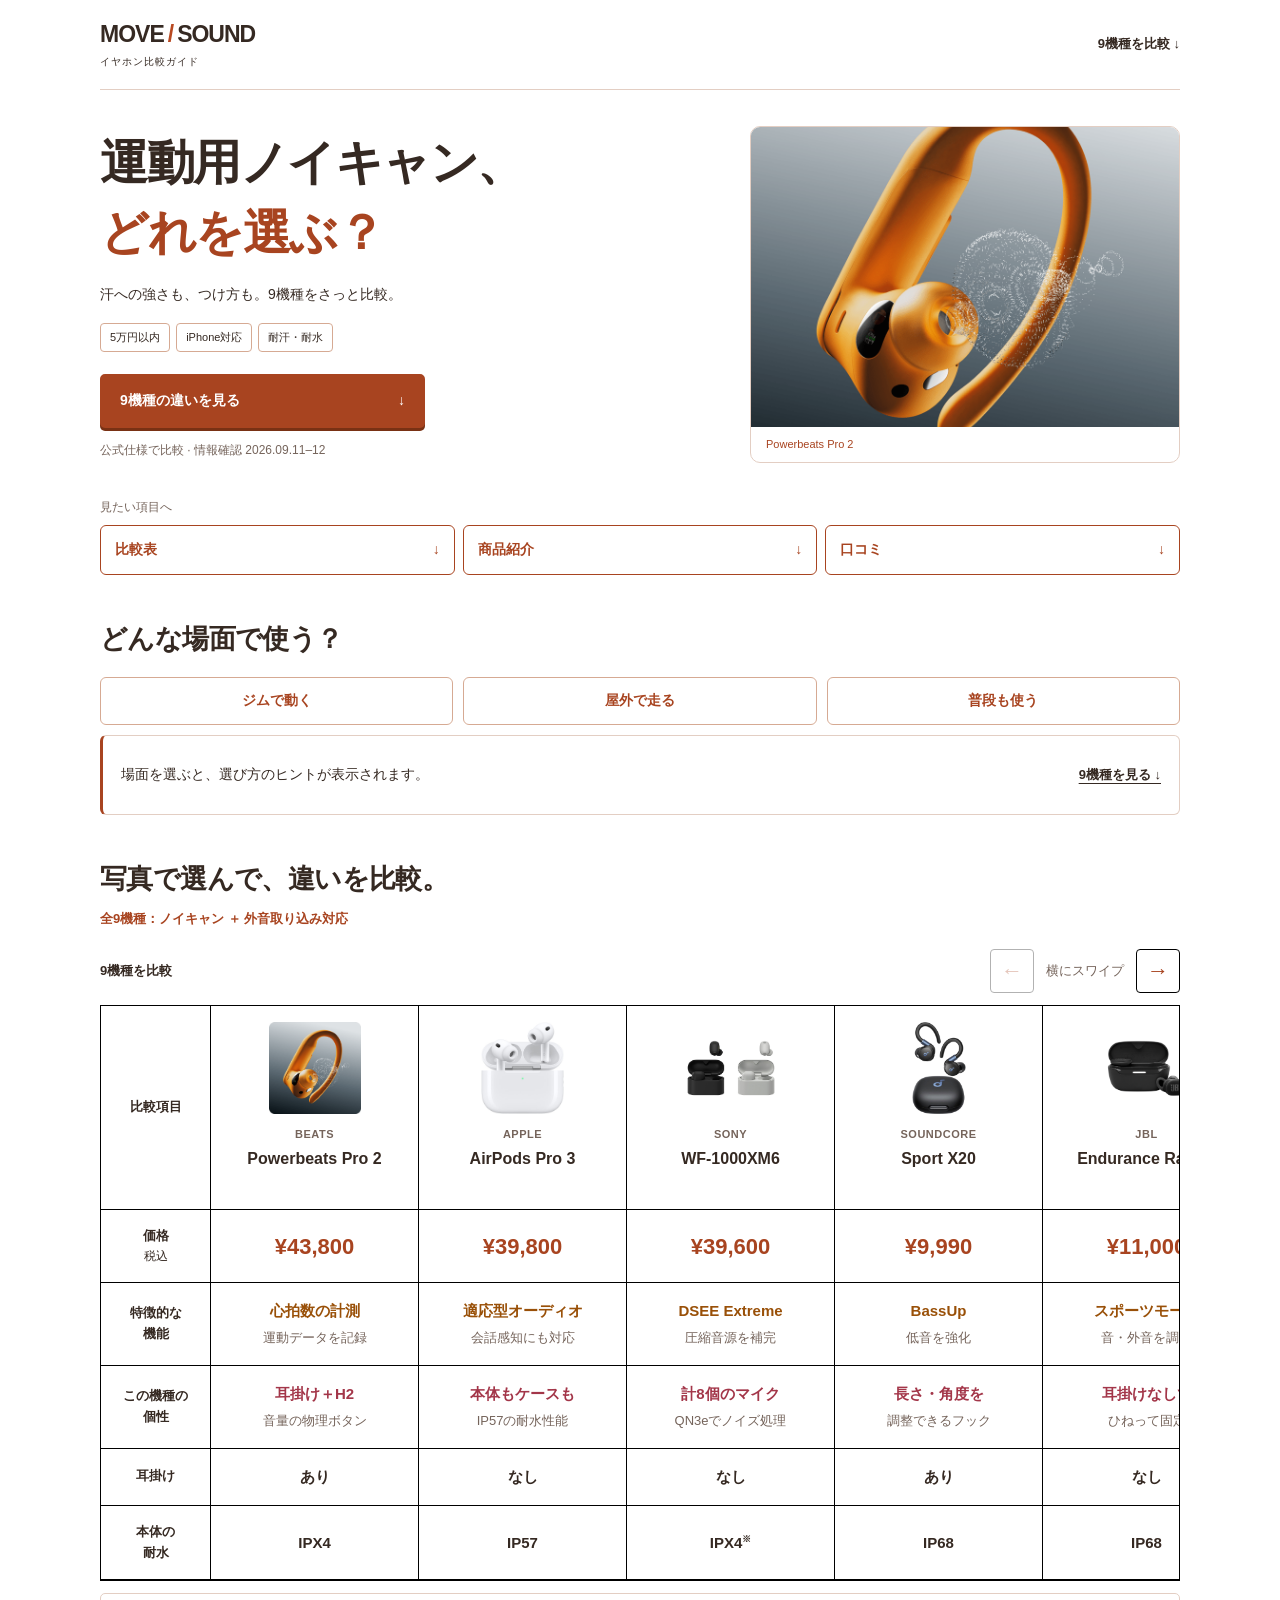
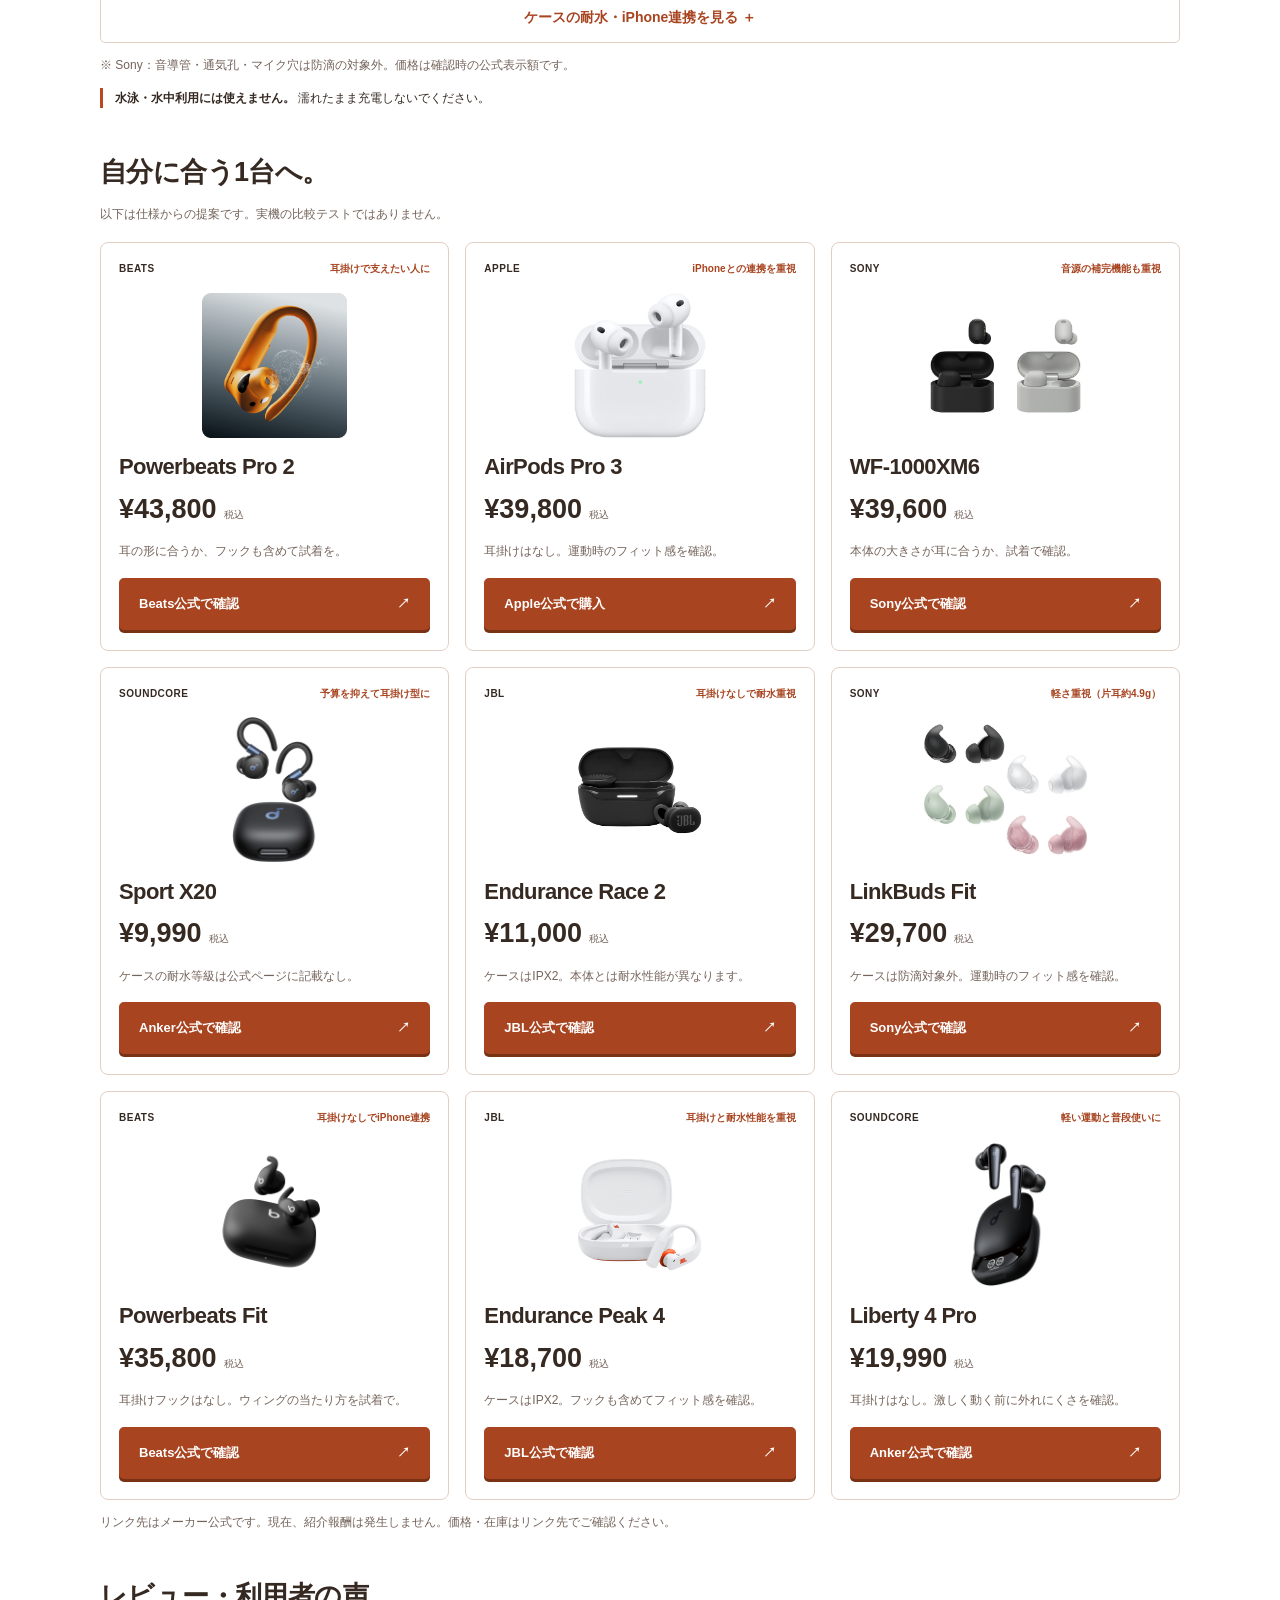
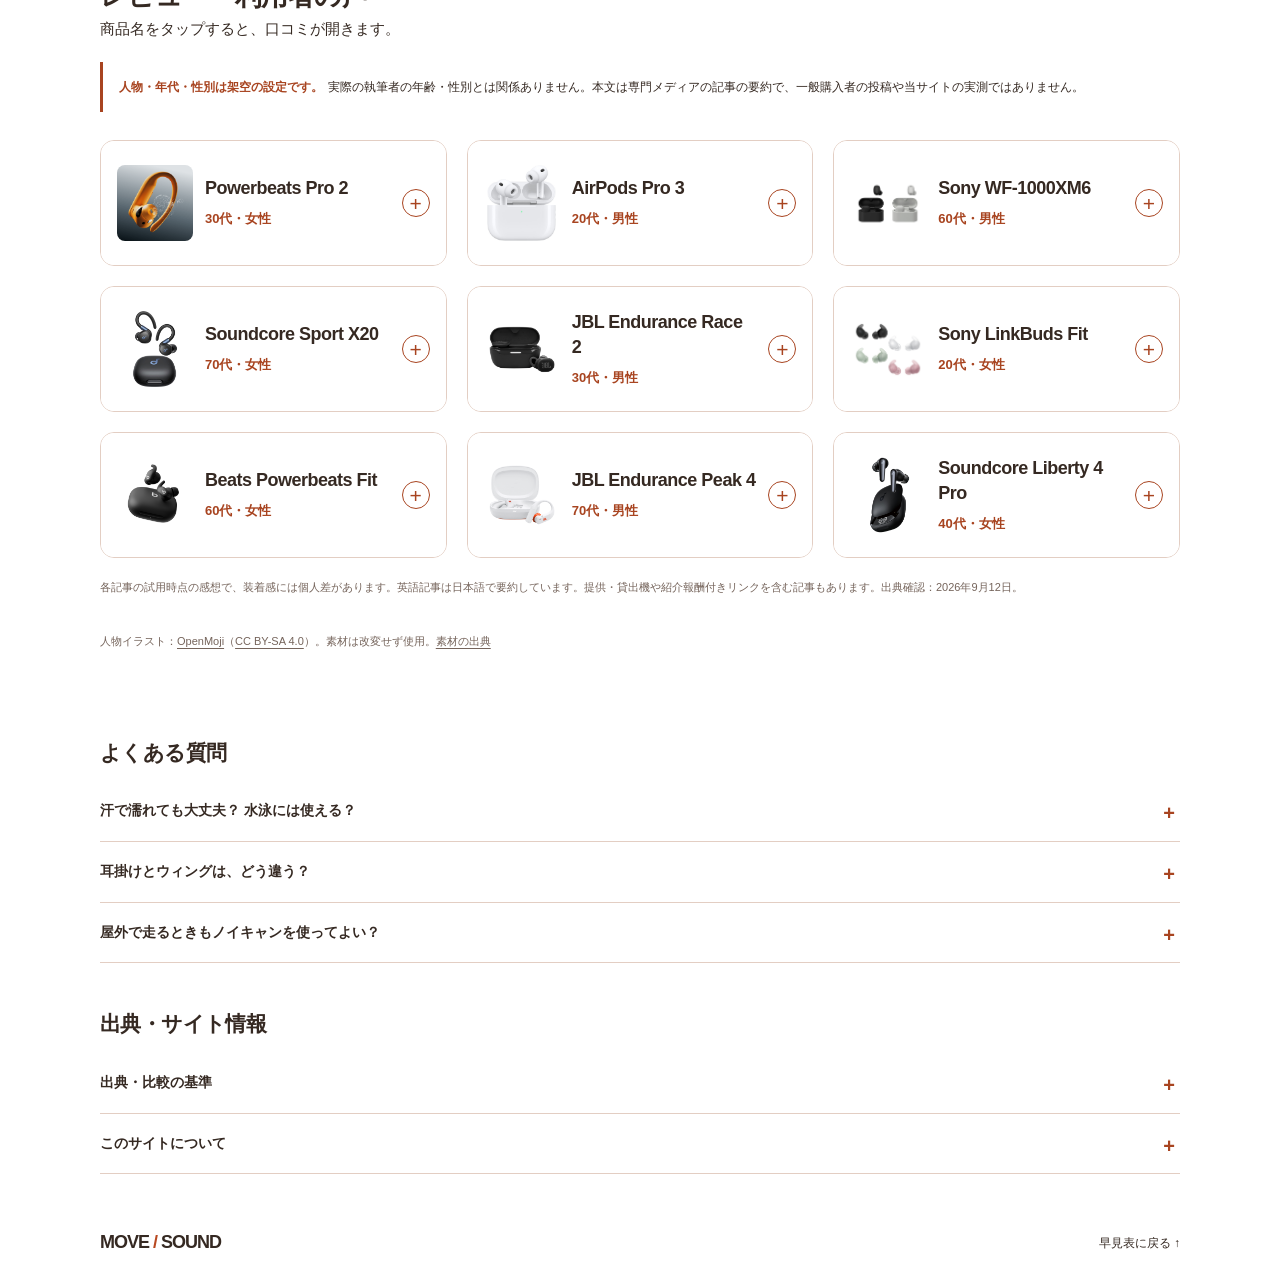
==== commit 1bbf1fc3: "Add section shortcuts, review product links and concise FAQ" ====
--- a/index.html
+++ b/index.html
@@ -10,7 +10,7 @@
   <meta property="og:type" content="website">
   <meta name="robots" content="noindex, follow">
   <title>MOVE / SOUND｜運動用ノイキャンイヤホン比較</title>
-  <link rel="stylesheet" href="style.css?v=12">
+  <link rel="stylesheet" href="style.css?v=19">
   <script src="app.js?v=8" defer></script>
   <link rel="stylesheet" href="reviews.css?v=17">
   <script src="review-preview/preview.js?v=3" defer></script>
@@ -20,36 +20,41 @@
 <header class="wrap header"><a class="brand" href="#">MOVE<span>/</span>SOUND<small>イヤホン比較ガイド</small></a><a class="nav-link" href="#compare">9機種を比較 ↓</a></header>
 <main id="main">
 <section class="wrap hero">
-<div><p class="eyebrow">FIT. FOCUS. MOVE.</p><h1>運動用ノイキャン、<br><span>どれを選ぶ？</span></h1><p class="lead">汗への強さも、つけ方も。9機種をさっと比較。</p><div class="tags"><span>5万円以内</span><span>iPhone対応</span><span>耐汗・耐水</span></div><a class="button dark" href="#compare">9機種の違いを見る <span>↓</span></a><p class="caption">公式仕様で比較 · 情報確認 2026.09.11–12</p></div>
+<div><h1>運動用ノイキャン、<br><span>どれを選ぶ？</span></h1><p class="lead">汗への強さも、つけ方も。9機種をさっと比較。</p><div class="tags"><span>5万円以内</span><span>iPhone対応</span><span>耐汗・耐水</span></div><a class="button dark" href="#compare">9機種の違いを見る <span>↓</span></a><p class="caption">公式仕様で比較 · 情報確認 2026.09.11–12</p></div>
 <figure class="hero-art"><img src="assets/beats.png" alt="耳掛けフック付きのPowerbeats Pro 2" width="900" height="900" fetchpriority="high"><figcaption>Powerbeats Pro 2</figcaption></figure>
 </section>
-<section class="wrap section" id="choose"><div class="section-head"><p class="eyebrow">01 / YOUR SCENE</p><h2>どんな場面で使う？</h2></div>
+<nav class="wrap page-toc" aria-label="ページ内の目次"><p>見たい項目へ</p><div><a href="#compare">比較表 <span aria-hidden="true">↓</span></a><a href="#products">商品紹介 <span aria-hidden="true">↓</span></a><a href="#reviews">口コミ <span aria-hidden="true">↓</span></a></div></nav>
+<section class="wrap section" id="choose"><div class="section-head"><h2>どんな場面で使う？</h2></div>
 <div class="choice-buttons" role="group" aria-label="使う場面"><button type="button" data-choice="gym" aria-pressed="false">ジムで動く</button><button type="button" data-choice="outdoor" aria-pressed="false">屋外で走る</button><button type="button" data-choice="daily" aria-pressed="false">普段も使う</button></div>
 <div class="recommendation" aria-live="polite" aria-atomic="true"><p id="pick-reason">場面を選ぶと、選び方のヒントが表示されます。</p><a id="pick-link" href="#compare">9機種を見る ↓</a></div>
 </section>
-<section class="wrap section" id="compare"><div class="section-head"><p class="eyebrow">02 / AT A GLANCE</p><h2>写真で選んで、違いを比較。</h2><p class="shared">全9機種：ノイキャン ＋ 外音取り込み対応</p></div>
+<section class="wrap section" id="compare"><div class="section-head"><h2>写真で選んで、違いを比較。</h2><p class="shared">全9機種：ノイキャン ＋ 外音取り込み対応</p></div>
 <div class="compare-navigation"><p id="compare-status" aria-live="polite">9機種を比較</p><div><button type="button" id="compare-prev" aria-label="前の商品へ" aria-controls="compare-scroll" hidden>←</button><span>横にスワイプ</span><button type="button" id="compare-next" aria-label="次の商品へ" aria-controls="compare-scroll" hidden>→</button></div></div>
 <div class="table-frame comparison-scroll" id="compare-scroll" tabindex="0" role="region" aria-label="9機種の比較表。左右にスクロールできます。"><table class="wide-compare" style="--product-count:9"><caption class="sr-only">運動用イヤホン9機種の比較</caption><thead><tr><th scope="col">比較項目</th><th scope="col" data-product="beats"><a href="#beats"><img class="compare-image" src="assets/beats.png" alt="Powerbeats Pro 2の製品写真" width="112" height="92" loading="lazy"><span class="compare-brand">BEATS</span><span class="compare-name">Powerbeats <span class="model-suffix">Pro 2</span></span></a></th><th scope="col" data-product="apple"><a href="#apple"><img class="compare-image" src="assets/apple.jpg" alt="AirPods Pro 3の製品写真" width="112" height="92" loading="lazy"><span class="compare-brand">APPLE</span><span class="compare-name">AirPods <span class="model-suffix">Pro 3</span></span></a></th><th scope="col" data-product="sony"><a href="#sony"><img class="compare-image" src="assets/sony.jpg" alt="WF-1000XM6の製品写真" width="112" height="92" loading="lazy"><span class="compare-brand">SONY</span><span class="compare-name">WF-1000XM6</span></a></th><th scope="col" data-product="sport-x20"><a href="#sport-x20"><img class="compare-image" src="assets/sport-x20.jpg" alt="Sport X20の製品写真" width="112" height="92" loading="lazy"><span class="compare-brand">SOUNDCORE</span><span class="compare-name">Sport X20</span></a></th><th scope="col" data-product="race2"><a href="#race2"><img class="compare-image" src="assets/race2.png" alt="Endurance Race 2の製品写真" width="112" height="92" loading="lazy"><span class="compare-brand">JBL</span><span class="compare-name">Endurance <span class="model-suffix">Race 2</span></span></a></th><th scope="col" data-product="linkbuds-fit"><a href="#linkbuds-fit"><img class="compare-image" src="assets/linkbuds-fit.jpg" alt="LinkBuds Fitの製品写真" width="112" height="92" loading="lazy"><span class="compare-brand">SONY</span><span class="compare-name">LinkBuds Fit</span></a></th><th scope="col" data-product="powerbeats-fit"><a href="#powerbeats-fit"><img class="compare-image" src="assets/powerbeats-fit.jpg" alt="Powerbeats Fitの製品写真" width="112" height="92" loading="lazy"><span class="compare-brand">BEATS</span><span class="compare-name">Powerbeats Fit</span></a></th><th scope="col" data-product="peak4"><a href="#peak4"><img class="compare-image" src="assets/peak4.png" alt="Endurance Peak 4の製品写真" width="112" height="92" loading="lazy"><span class="compare-brand">JBL</span><span class="compare-name">Endurance <span class="model-suffix">Peak 4</span></span></a></th><th scope="col" data-product="liberty4pro"><a href="#liberty4pro"><img class="compare-image" src="assets/liberty4pro.jpg" alt="Liberty 4 Proの製品写真" width="112" height="92" loading="lazy"><span class="compare-brand">SOUNDCORE</span><span class="compare-name">Liberty 4 Pro</span></a></th></tr></thead><tbody><tr class="price-row"><th scope="row">価格<small>税込</small></th><td data-product="beats">¥43,800</td><td data-product="apple">¥39,800</td><td data-product="sony">¥39,600</td><td data-product="sport-x20">¥9,990</td><td data-product="race2">¥11,000</td><td data-product="linkbuds-fit">¥29,700</td><td data-product="powerbeats-fit">¥35,800</td><td data-product="peak4">¥18,700</td><td data-product="liberty4pro">¥19,990</td></tr><tr class="feature-row"><th scope="row">特徴的な<br>機能</th><td data-product="beats"><strong>心拍数の計測</strong><small>運動データを記録</small></td><td data-product="apple"><strong>適応型オーディオ</strong><small>会話感知にも対応</small></td><td data-product="sony"><strong>DSEE Extreme</strong><small>圧縮音源を補完</small></td><td data-product="sport-x20"><strong>BassUp</strong><small>低音を強化</small></td><td data-product="race2"><strong>スポーツモード</strong><small>音・外音を調整</small></td><td data-product="linkbuds-fit"><strong>自動外音調整</strong><small>周囲に合わせる</small></td><td data-product="powerbeats-fit"><strong>空間オーディオ</strong><small>頭の動きにも追従</small></td><td data-product="peak4"><strong>JBL空間サウンド</strong><small>広がりのある音に</small></td><td data-product="liberty4pro"><strong>2基のドライバー</strong><small>低音・高音を分担</small></td></tr><tr class="signature-row"><th scope="row">この機種の<br>個性</th><td data-product="beats"><strong>耳掛け＋H2</strong><small>音量の物理ボタン</small></td><td data-product="apple"><strong>本体もケースも</strong><small>IP57の耐水性能</small></td><td data-product="sony"><strong>計8個のマイク</strong><small>QN3eでノイズ処理</small></td><td data-product="sport-x20"><strong>長さ・角度を</strong><small>調整できるフック</small></td><td data-product="race2"><strong>耳掛けなしで</strong><small>ひねって固定</small></td><td data-product="linkbuds-fit"><strong>耳の周りを</strong><small>タップして操作</small></td><td data-product="powerbeats-fit"><strong>柔らかなウィング</strong><small>＋Apple H1</small></td><td data-product="peak4"><strong>形状記憶ワイヤー</strong><small>入りの耳掛け</small></td><td data-product="liberty4pro"><strong>ケースの画面で</strong><small>ノイキャン調整</small></td></tr><tr class=""><th scope="row">耳掛け</th><td data-product="beats">あり</td><td data-product="apple">なし</td><td data-product="sony">なし</td><td data-product="sport-x20">あり</td><td data-product="race2">なし</td><td data-product="linkbuds-fit">なし</td><td data-product="powerbeats-fit">なし</td><td data-product="peak4">あり</td><td data-product="liberty4pro">なし</td></tr><tr class=""><th scope="row">本体の<br>耐水</th><td data-product="beats">IPX4</td><td data-product="apple">IP57</td><td data-product="sony">IPX4<sup>※</sup></td><td data-product="sport-x20">IP68</td><td data-product="race2">IP68</td><td data-product="linkbuds-fit">IPX4<sup>※</sup></td><td data-product="powerbeats-fit">IPX4</td><td data-product="peak4">IP68</td><td data-product="liberty4pro">IP55</td></tr><tr class="extra-spec"><th scope="row">ケースの<br>耐水</th><td data-product="beats">なし</td><td data-product="apple">IP57</td><td data-product="sony">なし</td><td data-product="sport-x20">記載なし</td><td data-product="race2">IPX2</td><td data-product="linkbuds-fit">なし</td><td data-product="powerbeats-fit">IPX4</td><td data-product="peak4">IPX2</td><td data-product="liberty4pro">なし</td></tr><tr class="extra-spec"><th scope="row">iPhone<br>接続・連携</th><td data-product="beats">H2搭載</td><td data-product="apple">H2搭載</td><td data-product="sony">Bluetooth<br>AAC対応</td><td data-product="sport-x20">Bluetooth</td><td data-product="race2">Bluetooth</td><td data-product="linkbuds-fit">Bluetooth<br>AAC対応</td><td data-product="powerbeats-fit">H1搭載</td><td data-product="peak4">Bluetooth</td><td data-product="liberty4pro">Bluetooth<br>AAC対応</td></tr></tbody></table></div><button type="button" id="spec-toggle" aria-expanded="true" aria-controls="compare-scroll" hidden>細かな仕様を閉じる −</button>
 <p class="caption">※ Sony：音導管・通気孔・マイク穴は防滴の対象外。価格は確認時の公式表示額です。</p>
 <p class="water-note"><strong>水泳・水中利用には使えません。</strong> 濡れたまま充電しないでください。</p>
 </section>
-<section class="wrap section" id="products"><div class="section-head"><p class="eyebrow">03 / FIND YOUR PAIR</p><h2>自分に合う1台へ。</h2><p class="caption">以下は仕様からの提案です。実機の比較テストではありません。</p></div><div class="product-grid"><article class="product" id="beats"><div class="product-top"><span>BEATS</span><span class="product-kicker">耳掛けで支えたい人に</span></div><div class="product-intro"><div class="product-picture"><img src="assets/beats.png" alt="Powerbeats Pro 2の製品写真" width="220" height="190" loading="lazy"></div><div><h3>Powerbeats Pro 2</h3><p class="price">¥43,800<small>税込</small></p></div></div><div class="product-body"><p class="point">耳掛けフック付き。運動中の固定方式を重視するなら。</p><p class="caution">耳の形に合うか、フックも含めて試着を。</p><a class="button dark product-cta" href="https://www.beatsbydre.com/jp/earbuds/powerbeats-pro-2" target="_blank" rel="noopener noreferrer">Beats公式で確認 <span>↗</span></a></div></article><article class="product" id="apple"><div class="product-top"><span>APPLE</span><span class="product-kicker">iPhoneとの連携を重視</span></div><div class="product-intro"><div class="product-picture"><img src="assets/apple.jpg" alt="AirPods Pro 3の製品写真" width="220" height="190" loading="lazy"></div><div><h3>AirPods Pro 3</h3><p class="price">¥39,800<small>税込</small></p></div></div><div class="product-body"><p class="point">H2チップ搭載。本体もケースもIP57。</p><p class="caution">耳掛けはなし。運動時のフィット感を確認。</p><a class="button dark product-cta" href="https://www.apple.com/jp/shop/buy-airpods/airpods-pro-3" target="_blank" rel="noopener noreferrer">Apple公式で購入 <span>↗</span></a></div></article><article class="product" id="sony"><div class="product-top"><span>SONY</span><span class="product-kicker">価格も比べて決めたい人に</span></div><div class="product-intro"><div class="product-picture"><img src="assets/sony.jpg" alt="WF-1000XM6の製品写真" width="220" height="190" loading="lazy"></div><div><h3>WF-1000XM6</h3><p class="price">¥39,600<small>税込</small></p></div></div><div class="product-body"><p class="point">iPhoneでも使える、AAC対応のノイキャンモデル。</p><p class="caution">AirPodsとの差は200円。装着感も比べて。</p><a class="button dark product-cta" href="https://www.sony.jp/headphone/products/WF-1000XM6/" target="_blank" rel="noopener noreferrer">Sony公式で確認 <span>↗</span></a></div></article><article class="product" id="sport-x20"><div class="product-top"><span>SOUNDCORE</span><span class="product-kicker">予算を抑えて耳掛け型に</span></div><div class="product-intro"><div class="product-picture"><img src="assets/sport-x20.jpg" alt="Soundcore Sport X20の製品写真" width="220" height="190" loading="lazy"></div><div><h3>Sport X20</h3><p class="price">¥9,990<small>税込</small></p></div></div><div class="product-body"><p class="point">伸縮・角度調整できる耳掛けフック。本体はIP68。</p><p class="caution">ケースの耐水等級は公式ページに記載なし。</p><a class="button dark product-cta" href="https://www.ankerjapan.com/products/a3968" target="_blank" rel="noopener noreferrer">Anker公式で確認 <span>↗</span></a></div></article><article class="product" id="race2"><div class="product-top"><span>JBL</span><span class="product-kicker">耳掛けなしで耐水重視</span></div><div class="product-intro"><div class="product-picture"><img src="assets/race2.png" alt="JBL Endurance Race 2の製品写真" width="220" height="190" loading="lazy"></div><div><h3>Endurance Race 2</h3><p class="price">¥11,000<small>税込</small></p></div></div><div class="product-body"><p class="point">ひねって固定するウィング付き。本体はIP68。</p><p class="caution">ケースはIPX2。本体とは耐水性能が異なります。</p><a class="button dark product-cta" href="https://jp.jbl.com/JBLENDURACE2BLK.html" target="_blank" rel="noopener noreferrer">JBL公式で確認 <span>↗</span></a></div></article><article class="product" id="linkbuds-fit"><div class="product-top"><span>SONY</span><span class="product-kicker">軽さと普段使いを重視</span></div><div class="product-intro"><div class="product-picture"><img src="assets/linkbuds-fit.jpg" alt="Sony LinkBuds Fitの製品写真" width="220" height="190" loading="lazy"></div><div><h3>LinkBuds Fit</h3><p class="price">¥29,700<small>税込</small></p></div></div><div class="product-body"><p class="point">サポーター付きで片耳約4.9g。本体はIPX4。</p><p class="caution">ケースは防滴対象外。運動時のフィット感を確認。</p><a class="button dark product-cta" href="https://www.sony.jp/headphone/products/LinkBuds_Fit/" target="_blank" rel="noopener noreferrer">Sony公式で確認 <span>↗</span></a></div></article><article class="product" id="powerbeats-fit"><div class="product-top"><span>BEATS</span><span class="product-kicker">耳掛けなしでiPhone連携</span></div><div class="product-intro"><div class="product-picture"><img src="assets/powerbeats-fit.jpg" alt="Beats Powerbeats Fitの製品写真" width="220" height="190" loading="lazy"></div><div><h3>Powerbeats Fit</h3><p class="price">¥35,800<small>税込</small></p></div></div><div class="product-body"><p class="point">ウィングチップとH1搭載。本体・ケースともIPX4。</p><p class="caution">耳掛けフックはなし。ウィングの当たり方を試着で。</p><a class="button dark product-cta" href="https://www.beatsbydre.com/jp/earbuds/powerbeats-fit/ME2J4/pbfit-jet-black" target="_blank" rel="noopener noreferrer">Beats公式で確認 <span>↗</span></a></div></article><article class="product" id="peak4"><div class="product-top"><span>JBL</span><span class="product-kicker">耳掛けと耐水性能を重視</span></div><div class="product-intro"><div class="product-picture"><img src="assets/peak4.png" alt="JBL Endurance Peak 4の製品写真" width="220" height="190" loading="lazy"></div><div><h3>Endurance Peak 4</h3><p class="price">¥18,700<small>税込</small></p></div></div><div class="product-body"><p class="point">しなやかな耳掛けフック。本体はIP68、ANC搭載。</p><p class="caution">ケースはIPX2。フックも含めてフィット感を確認。</p><a class="button dark product-cta" href="https://jp.jbl.com/ENDURANCE-PEAK-4.html" target="_blank" rel="noopener noreferrer">JBL公式で確認 <span>↗</span></a></div></article><article class="product" id="liberty4pro"><div class="product-top"><span>SOUNDCORE</span><span class="product-kicker">軽い運動と普段使いに</span></div><div class="product-intro"><div class="product-picture"><img src="assets/liberty4pro.jpg" alt="Soundcore Liberty 4 Proの製品写真" width="220" height="190" loading="lazy"></div><div><h3>Liberty 4 Pro</h3><p class="price">¥19,990<small>税込</small></p></div></div><div class="product-body"><p class="point">本体はIP55。ケースの画面からノイキャンを調整。</p><p class="caution">耳掛けはなし。激しく動く前に外れにくさを確認。</p><a class="button dark product-cta" href="https://www.ankerjapan.com/products/a3954" target="_blank" rel="noopener noreferrer">Anker公式で確認 <span>↗</span></a></div></article></div><p class="caption">リンク先はメーカー公式です。現在、紹介報酬は発生しません。価格・在庫はリンク先でご確認ください。</p></section>
+<section class="wrap section" id="products"><div class="section-head"><h2>自分に合う1台へ。</h2><p class="caption">以下は仕様からの提案です。実機の比較テストではありません。</p></div><div class="product-grid"><article class="product" id="beats"><div class="product-top"><span>BEATS</span><span class="product-kicker">耳掛けで支えたい人に</span></div><div class="product-intro"><div class="product-picture"><img src="assets/beats.png" alt="Powerbeats Pro 2の製品写真" width="220" height="190" loading="lazy"></div><div><h3>Powerbeats Pro 2</h3><p class="price">¥43,800<small>税込</small></p></div></div><div class="product-body"><p class="caution">耳の形に合うか、フックも含めて試着を。</p><a class="button dark product-cta" href="https://www.beatsbydre.com/jp/earbuds/powerbeats-pro-2" target="_blank" rel="noopener noreferrer">Beats公式で確認 <span>↗</span></a></div></article><article class="product" id="apple"><div class="product-top"><span>APPLE</span><span class="product-kicker">iPhoneとの連携を重視</span></div><div class="product-intro"><div class="product-picture"><img src="assets/apple.jpg" alt="AirPods Pro 3の製品写真" width="220" height="190" loading="lazy"></div><div><h3>AirPods Pro 3</h3><p class="price">¥39,800<small>税込</small></p></div></div><div class="product-body"><p class="caution">耳掛けはなし。運動時のフィット感を確認。</p><a class="button dark product-cta" href="https://www.apple.com/jp/shop/buy-airpods/airpods-pro-3" target="_blank" rel="noopener noreferrer">Apple公式で購入 <span>↗</span></a></div></article><article class="product" id="sony"><div class="product-top"><span>SONY</span><span class="product-kicker">音源の補完機能も重視</span></div><div class="product-intro"><div class="product-picture"><img src="assets/sony.jpg" alt="WF-1000XM6の製品写真" width="220" height="190" loading="lazy"></div><div><h3>WF-1000XM6</h3><p class="price">¥39,600<small>税込</small></p></div></div><div class="product-body"><p class="caution">本体の大きさが耳に合うか、試着で確認。</p><a class="button dark product-cta" href="https://www.sony.jp/headphone/products/WF-1000XM6/" target="_blank" rel="noopener noreferrer">Sony公式で確認 <span>↗</span></a></div></article><article class="product" id="sport-x20"><div class="product-top"><span>SOUNDCORE</span><span class="product-kicker">予算を抑えて耳掛け型に</span></div><div class="product-intro"><div class="product-picture"><img src="assets/sport-x20.jpg" alt="Soundcore Sport X20の製品写真" width="220" height="190" loading="lazy"></div><div><h3>Sport X20</h3><p class="price">¥9,990<small>税込</small></p></div></div><div class="product-body"><p class="caution">ケースの耐水等級は公式ページに記載なし。</p><a class="button dark product-cta" href="https://www.ankerjapan.com/products/a3968" target="_blank" rel="noopener noreferrer">Anker公式で確認 <span>↗</span></a></div></article><article class="product" id="race2"><div class="product-top"><span>JBL</span><span class="product-kicker">耳掛けなしで耐水重視</span></div><div class="product-intro"><div class="product-picture"><img src="assets/race2.png" alt="JBL Endurance Race 2の製品写真" width="220" height="190" loading="lazy"></div><div><h3>Endurance Race 2</h3><p class="price">¥11,000<small>税込</small></p></div></div><div class="product-body"><p class="caution">ケースはIPX2。本体とは耐水性能が異なります。</p><a class="button dark product-cta" href="https://jp.jbl.com/JBLENDURACE2BLK.html" target="_blank" rel="noopener noreferrer">JBL公式で確認 <span>↗</span></a></div></article><article class="product" id="linkbuds-fit"><div class="product-top"><span>SONY</span><span class="product-kicker">軽さ重視（片耳約4.9g）</span></div><div class="product-intro"><div class="product-picture"><img src="assets/linkbuds-fit.jpg" alt="Sony LinkBuds Fitの製品写真" width="220" height="190" loading="lazy"></div><div><h3>LinkBuds Fit</h3><p class="price">¥29,700<small>税込</small></p></div></div><div class="product-body"><p class="caution">ケースは防滴対象外。運動時のフィット感を確認。</p><a class="button dark product-cta" href="https://www.sony.jp/headphone/products/LinkBuds_Fit/" target="_blank" rel="noopener noreferrer">Sony公式で確認 <span>↗</span></a></div></article><article class="product" id="powerbeats-fit"><div class="product-top"><span>BEATS</span><span class="product-kicker">耳掛けなしでiPhone連携</span></div><div class="product-intro"><div class="product-picture"><img src="assets/powerbeats-fit.jpg" alt="Beats Powerbeats Fitの製品写真" width="220" height="190" loading="lazy"></div><div><h3>Powerbeats Fit</h3><p class="price">¥35,800<small>税込</small></p></div></div><div class="product-body"><p class="caution">耳掛けフックはなし。ウィングの当たり方を試着で。</p><a class="button dark product-cta" href="https://www.beatsbydre.com/jp/earbuds/powerbeats-fit/ME2J4/pbfit-jet-black" target="_blank" rel="noopener noreferrer">Beats公式で確認 <span>↗</span></a></div></article><article class="product" id="peak4"><div class="product-top"><span>JBL</span><span class="product-kicker">耳掛けと耐水性能を重視</span></div><div class="product-intro"><div class="product-picture"><img src="assets/peak4.png" alt="JBL Endurance Peak 4の製品写真" width="220" height="190" loading="lazy"></div><div><h3>Endurance Peak 4</h3><p class="price">¥18,700<small>税込</small></p></div></div><div class="product-body"><p class="caution">ケースはIPX2。フックも含めてフィット感を確認。</p><a class="button dark product-cta" href="https://jp.jbl.com/ENDURANCE-PEAK-4.html" target="_blank" rel="noopener noreferrer">JBL公式で確認 <span>↗</span></a></div></article><article class="product" id="liberty4pro"><div class="product-top"><span>SOUNDCORE</span><span class="product-kicker">軽い運動と普段使いに</span></div><div class="product-intro"><div class="product-picture"><img src="assets/liberty4pro.jpg" alt="Soundcore Liberty 4 Proの製品写真" width="220" height="190" loading="lazy"></div><div><h3>Liberty 4 Pro</h3><p class="price">¥19,990<small>税込</small></p></div></div><div class="product-body"><p class="caution">耳掛けはなし。激しく動く前に外れにくさを確認。</p><a class="button dark product-cta" href="https://www.ankerjapan.com/products/a3954" target="_blank" rel="noopener noreferrer">Anker公式で確認 <span>↗</span></a></div></article></div><p class="caption">リンク先はメーカー公式です。現在、紹介報酬は発生しません。価格・在庫はリンク先でご確認ください。</p></section>
 <section class="wrap section reviews-section" id="reviews" aria-labelledby="reviews-title">
-<div class="section-head"><p class="eyebrow">04 / HANDS-ON REVIEWS</p><h2 id="reviews-title">レビュー・利用者の声</h2><p class="preview-lead">商品名をタップすると、口コミが開きます。</p></div>
+<div class="section-head"><h2 id="reviews-title">レビュー・利用者の声</h2><p class="preview-lead">商品名をタップすると、口コミが開きます。</p></div>
 <aside class="preview-note"><strong>人物・年代・性別は架空の設定です。</strong>実際の執筆者の年齢・性別とは関係ありません。本文は専門メディアの記事の要約で、一般購入者の投稿や当サイトの実測ではありません。</aside>
-<div class="voice-grid"><details class="voice-card" id="review-beats"><summary class="voice-toggle"><img class="voice-product-image" src="assets/beats.png" width="76" height="76" alt="" aria-hidden="true" decoding="async"><div class="voice-heading"><p>実機レビューの要約</p><h3>Powerbeats Pro 2</h3><p class="voice-persona">30代・女性</p></div><span class="voice-toggle-icon" aria-hidden="true"></span></summary><div class="voice-expanded"><p class="voice-use"><span>使用・検証</span>ラン・自転車・HIITなど</p><div class="voice-dialogue"><figure class="voice-person"><img src="review-preview/avatars/woman.svg" width="64" height="64" alt="" aria-hidden="true"><figcaption>イメージ</figcaption></figure><dl class="voice-bubbles"><div class="voice-bubble voice-good"><dt>良かった点</dt><dd>運動中も装着が安定。物理ボタンも操作しやすい。</dd></div><div class="voice-bubble voice-caution"><dt>気になった点</dt><dd>充電ケースが大きく、持ち運びにはかさばる。</dd></div></dl></div><footer class="voice-source"><a href="https://www.tomsguide.com/audio/beats-powerbeats-pro-2-review" target="_blank" rel="noopener noreferrer" aria-label="Powerbeats Pro 2の元記事を読む">Tom’s Guideの元記事 ↗</a><p>Tammy Rogers／Nick Harris-Fry<br>記事：2025/02/11</p></footer></div></details>
-<details class="voice-card" id="review-apple"><summary class="voice-toggle"><img class="voice-product-image" src="assets/apple.jpg" width="76" height="76" alt="" aria-hidden="true" decoding="async"><div class="voice-heading"><p>実機レビューの要約</p><h3>AirPods Pro 3</h3><p class="voice-persona">20代・男性</p></div><span class="voice-toggle-icon" aria-hidden="true"></span></summary><div class="voice-expanded"><p class="voice-use"><span>使用・検証</span>1か月以上／ジム・ラン・散歩</p><div class="voice-dialogue"><figure class="voice-person"><img src="review-preview/avatars/man.svg" width="64" height="64" alt="" aria-hidden="true"><figcaption>イメージ</figcaption></figure><dl class="voice-bubbles"><div class="voice-bubble voice-good"><dt>良かった点</dt><dd>ジムの騒音をしっかり低減。装着の安定感も向上。</dd></div><div class="voice-bubble voice-caution"><dt>気になった点</dt><dd>運動中の心拍確認は、腕時計ほど手軽ではない。</dd></div></dl></div><footer class="voice-source"><a href="https://www.techradar.com/health-fitness/ive-been-working-out-with-the-airpods-pro-3-for-over-a-month-heres-my-verdict-on-their-new-fitness-features" target="_blank" rel="noopener noreferrer" aria-label="AirPods Pro 3の元記事を読む">TechRadarの元記事 ↗</a><p>Stephen Warwick<br>記事：2025/11/02</p></footer></div></details>
-<details class="voice-card" id="review-sony"><summary class="voice-toggle"><img class="voice-product-image" src="assets/sony.jpg" width="76" height="76" alt="" aria-hidden="true" decoding="async"><div class="voice-heading"><p>実機レビューの要約</p><h3>Sony WF-1000XM6</h3><p class="voice-persona">60代・男性</p></div><span class="voice-toggle-icon" aria-hidden="true"></span></summary><div class="voice-expanded"><p class="voice-use"><span>使用・検証</span>実機検証／装着・遮音など</p><div class="voice-dialogue"><figure class="voice-person"><img src="review-preview/avatars/older-man.svg" width="64" height="64" alt="" aria-hidden="true"><figcaption>イメージ</figcaption></figure><dl class="voice-bubbles"><div class="voice-bubble voice-good"><dt>良かった点</dt><dd>ノイズキャンセリングと耳栓効果による遮音性が高い。</dd></div><div class="voice-bubble voice-caution"><dt>気になった点</dt><dd>本体が大きめで、小さい耳では外れやすい場合も。</dd></div></dl></div><footer class="voice-source"><a href="https://www.rtings.com/headphones/reviews/sony/wf-1000xm6" target="_blank" rel="noopener noreferrer" aria-label="Sony WF-1000XM6の元記事を読む">RTINGSの元記事 ↗</a><p>Dagobiet Morales Alfaroほか検証チーム<br>記事：2026/03/12</p></footer></div></details>
-<details class="voice-card" id="review-sport-x20"><summary class="voice-toggle"><img class="voice-product-image" src="assets/sport-x20.jpg" width="76" height="76" alt="" aria-hidden="true" decoding="async"><div class="voice-heading"><p>実機レビューの要約</p><h3>Soundcore Sport X20</h3><p class="voice-persona">70代・女性</p></div><span class="voice-toggle-icon" aria-hidden="true"></span></summary><div class="voice-expanded"><p class="voice-use"><span>使用・検証</span>眼鏡との併用・ジョギング</p><div class="voice-dialogue"><figure class="voice-person"><img src="review-preview/avatars/older-woman.svg" width="64" height="64" alt="" aria-hidden="true"><figcaption>イメージ</figcaption></figure><dl class="voice-bubbles"><div class="voice-bubble voice-good"><dt>良かった点</dt><dd>柔らかなフックで、眼鏡と併用しても痛みはなかった。</dd></div><div class="voice-bubble voice-caution"><dt>気になった点</dt><dd>筆者の耳では本体が浮き、フィットの調整に手間。</dd></div></dl></div><footer class="voice-source"><a href="https://av.watch.impress.co.jp/docs/review/review/1615788.html" target="_blank" rel="noopener noreferrer" aria-label="Soundcore Sport X20の元記事を読む">AV Watchの元記事 ↗</a><p>小岩井 博<br>記事：2024/08/20</p></footer></div></details>
-<details class="voice-card" id="review-race2"><summary class="voice-toggle"><img class="voice-product-image" src="assets/race2.png" width="76" height="76" alt="" aria-hidden="true" decoding="async"><div class="voice-heading"><p>実機レビューの要約</p><h3>JBL Endurance Race 2</h3><p class="voice-persona">30代・男性</p></div><span class="voice-toggle-icon" aria-hidden="true"></span></summary><div class="voice-expanded"><p class="voice-use"><span>使用・検証</span>数週間／ラン・筋トレ・ヨガなど</p><div class="voice-dialogue"><figure class="voice-person"><img src="review-preview/avatars/man.svg" width="64" height="64" alt="" aria-hidden="true"><figcaption>イメージ</figcaption></figure><dl class="voice-bubbles"><div class="voice-bubble voice-good"><dt>良かった点</dt><dd>運動中の付け直しが不要で、ウィングも快適。</dd></div><div class="voice-bubble voice-caution"><dt>気になった点</dt><dd>屋外の外音取り込みは風音が目立ち、車の音が聞きづらい。</dd></div></dl></div><footer class="voice-source"><a href="https://www.tomsguide.com/audio/headphones/jbl-endurance-race-2-review" target="_blank" rel="noopener noreferrer" aria-label="JBL Endurance Race 2の元記事を読む">Tom’s Guideの元記事 ↗</a><p>Nick Harris-Fry<br>記事：2025/03/16</p></footer></div></details>
-<details class="voice-card" id="review-linkbuds-fit"><summary class="voice-toggle"><img class="voice-product-image" src="assets/linkbuds-fit.jpg" width="76" height="76" alt="" aria-hidden="true" decoding="async"><div class="voice-heading"><p>実機レビューの要約</p><h3>Sony LinkBuds Fit</h3><p class="voice-persona">20代・女性</p></div><span class="voice-toggle-icon" aria-hidden="true"></span></summary><div class="voice-expanded"><p class="voice-use"><span>使用・検証</span>4日間／室内・屋外で試用</p><div class="voice-dialogue"><figure class="voice-person"><img src="review-preview/avatars/woman.svg" width="64" height="64" alt="" aria-hidden="true"><figcaption>イメージ</figcaption></figure><dl class="voice-bubbles"><div class="voice-bubble voice-good"><dt>良かった点</dt><dd>圧迫感が少なく、着けていることを忘れるほど快適。</dd></div><div class="voice-bubble voice-caution"><dt>気になった点</dt><dd>筆者の試用ではタップ操作が反応しにくかった。</dd></div></dl></div><footer class="voice-source"><a href="https://www.soundguys.com/sony-linkbuds-fit-review-127506/" target="_blank" rel="noopener noreferrer" aria-label="Sony LinkBuds Fitの元記事を読む">SoundGuysの元記事 ↗</a><p>Christian Thomas<br>記事：2024/11/08</p></footer></div></details>
-<details class="voice-card" id="review-powerbeats-fit"><summary class="voice-toggle"><img class="voice-product-image" src="assets/powerbeats-fit.jpg" width="76" height="76" alt="" aria-hidden="true" decoding="async"><div class="voice-heading"><p>実機レビューの要約</p><h3>Beats Powerbeats Fit</h3><p class="voice-persona">60代・女性</p></div><span class="voice-toggle-icon" aria-hidden="true"></span></summary><div class="voice-expanded"><p class="voice-use"><span>使用・検証</span>ラン・筋トレ・室内バイク</p><div class="voice-dialogue"><figure class="voice-person"><img src="review-preview/avatars/older-woman.svg" width="64" height="64" alt="" aria-hidden="true"><figcaption>イメージ</figcaption></figure><dl class="voice-bubbles"><div class="voice-bubble voice-good"><dt>良かった点</dt><dd>ウィングでしっかり固定され、運動中もずれにくい。</dd></div><div class="voice-bubble voice-caution"><dt>気になった点</dt><dd>1時間を超える装着では、ウィングの圧迫感が気になった。</dd></div></dl></div><footer class="voice-source"><a href="https://www.tomsguide.com/audio/earbuds/beats-powerbeats-fit-review" target="_blank" rel="noopener noreferrer" aria-label="Beats Powerbeats Fitの元記事を読む">Tom’s Guideの元記事 ↗</a><p>Tammy Rogers<br>記事：2025/10/13</p></footer></div></details>
-<details class="voice-card" id="review-peak4"><summary class="voice-toggle"><img class="voice-product-image" src="assets/peak4.png" width="76" height="76" alt="" aria-hidden="true" decoding="async"><div class="voice-heading"><p>実機レビューの要約</p><h3>JBL Endurance Peak 4</h3><p class="voice-persona">70代・男性</p></div><span class="voice-toggle-icon" aria-hidden="true"></span></summary><div class="voice-expanded"><p class="voice-use"><span>使用・検証</span>実機検証／装着・遮音など</p><div class="voice-dialogue"><figure class="voice-person"><img src="review-preview/avatars/older-man.svg" width="64" height="64" alt="" aria-hidden="true"><figcaption>イメージ</figcaption></figure><dl class="voice-bubbles"><div class="voice-bubble voice-good"><dt>良かった点</dt><dd>装着が安定し、使っている間の調整が少なくて済む。</dd></div><div class="voice-bubble voice-caution"><dt>気になった点</dt><dd>ノイズキャンセリングの効きが弱いと評価。</dd></div></dl></div><footer class="voice-source"><a href="https://www.rtings.com/headphones/reviews/jbl/endurance-peak-4" target="_blank" rel="noopener noreferrer" aria-label="JBL Endurance Peak 4の元記事を読む">RTINGSの元記事 ↗</a><p>Dagobiet Morales Alfaroほか検証チーム<br>記事：2026/05/11</p></footer></div></details>
-<details class="voice-card" id="review-liberty4pro"><summary class="voice-toggle"><img class="voice-product-image" src="assets/liberty4pro.jpg" width="76" height="76" alt="" aria-hidden="true" decoding="async"><div class="voice-heading"><p>実機レビューの要約</p><h3>Soundcore Liberty 4 Pro</h3><p class="voice-persona">40代・女性</p></div><span class="voice-toggle-icon" aria-hidden="true"></span></summary><div class="voice-expanded"><p class="voice-use"><span>使用・検証</span>1週間の試用・音響テスト</p><div class="voice-dialogue"><figure class="voice-person"><img src="review-preview/avatars/woman.svg" width="64" height="64" alt="" aria-hidden="true"><figcaption>イメージ</figcaption></figure><dl class="voice-bubbles"><div class="voice-bubble voice-good"><dt>良かった点</dt><dd>音質とノイズキャンセリングを評価。アプリの機能も豊富。</dd></div><div class="voice-bubble voice-caution"><dt>気になった点</dt><dd>ケースに指紋が付きやすく、空間オーディオの評価は低め。</dd></div></dl></div><footer class="voice-source"><a href="https://www.soundguys.com/anker-soundcore-liberty-4-pro-review-125410/" target="_blank" rel="noopener noreferrer" aria-label="Soundcore Liberty 4 Proの元記事を読む">SoundGuysの元記事 ↗</a><p>Chase Bernath<br>記事：2024/10/16</p></footer></div></details></div>
+<div class="voice-grid"><details class="voice-card" id="review-beats"><summary class="voice-toggle"><img class="voice-product-image" src="assets/beats.png" width="76" height="76" alt="" aria-hidden="true" decoding="async"><div class="voice-heading"><p>実機レビューの要約</p><h3>Powerbeats Pro 2</h3><p class="voice-persona">30代・女性</p></div><span class="voice-toggle-icon" aria-hidden="true"></span></summary><div class="voice-expanded"><p class="voice-use"><span>使用・検証</span>ラン・自転車・HIITなど</p><div class="voice-dialogue"><figure class="voice-person"><img src="review-preview/avatars/woman.svg" width="64" height="64" alt="" aria-hidden="true"><figcaption>イメージ</figcaption></figure><dl class="voice-bubbles"><div class="voice-bubble voice-good"><dt>良かった点</dt><dd>運動中も装着が安定。物理ボタンも操作しやすい。</dd></div><div class="voice-bubble voice-caution"><dt>気になった点</dt><dd>充電ケースが大きく、持ち運びにはかさばる。</dd></div></dl></div><footer class="voice-source"><a href="https://www.tomsguide.com/audio/beats-powerbeats-pro-2-review" target="_blank" rel="noopener noreferrer" aria-label="Powerbeats Pro 2の元記事を読む">Tom’s Guideの元記事 ↗</a><p>Tammy Rogers／Nick Harris-Fry<br>記事：2025/02/11</p></footer><a class="button dark review-product-link" href="#beats" aria-label="Powerbeats Pro 2の価格・詳細を見る">この商品の価格・詳細を見る <span aria-hidden="true">↑</span></a></div></details>
+<details class="voice-card" id="review-apple"><summary class="voice-toggle"><img class="voice-product-image" src="assets/apple.jpg" width="76" height="76" alt="" aria-hidden="true" decoding="async"><div class="voice-heading"><p>実機レビューの要約</p><h3>AirPods Pro 3</h3><p class="voice-persona">20代・男性</p></div><span class="voice-toggle-icon" aria-hidden="true"></span></summary><div class="voice-expanded"><p class="voice-use"><span>使用・検証</span>1か月以上／ジム・ラン・散歩</p><div class="voice-dialogue"><figure class="voice-person"><img src="review-preview/avatars/man.svg" width="64" height="64" alt="" aria-hidden="true"><figcaption>イメージ</figcaption></figure><dl class="voice-bubbles"><div class="voice-bubble voice-good"><dt>良かった点</dt><dd>ジムの騒音をしっかり低減。装着の安定感も向上。</dd></div><div class="voice-bubble voice-caution"><dt>気になった点</dt><dd>運動中の心拍確認は、腕時計ほど手軽ではない。</dd></div></dl></div><footer class="voice-source"><a href="https://www.techradar.com/health-fitness/ive-been-working-out-with-the-airpods-pro-3-for-over-a-month-heres-my-verdict-on-their-new-fitness-features" target="_blank" rel="noopener noreferrer" aria-label="AirPods Pro 3の元記事を読む">TechRadarの元記事 ↗</a><p>Stephen Warwick<br>記事：2025/11/02</p></footer><a class="button dark review-product-link" href="#apple" aria-label="AirPods Pro 3の価格・詳細を見る">この商品の価格・詳細を見る <span aria-hidden="true">↑</span></a></div></details>
+<details class="voice-card" id="review-sony"><summary class="voice-toggle"><img class="voice-product-image" src="assets/sony.jpg" width="76" height="76" alt="" aria-hidden="true" decoding="async"><div class="voice-heading"><p>実機レビューの要約</p><h3>Sony WF-1000XM6</h3><p class="voice-persona">60代・男性</p></div><span class="voice-toggle-icon" aria-hidden="true"></span></summary><div class="voice-expanded"><p class="voice-use"><span>使用・検証</span>実機検証／装着・遮音など</p><div class="voice-dialogue"><figure class="voice-person"><img src="review-preview/avatars/older-man.svg" width="64" height="64" alt="" aria-hidden="true"><figcaption>イメージ</figcaption></figure><dl class="voice-bubbles"><div class="voice-bubble voice-good"><dt>良かった点</dt><dd>ノイズキャンセリングと耳栓効果による遮音性が高い。</dd></div><div class="voice-bubble voice-caution"><dt>気になった点</dt><dd>本体が大きめで、小さい耳では外れやすい場合も。</dd></div></dl></div><footer class="voice-source"><a href="https://www.rtings.com/headphones/reviews/sony/wf-1000xm6" target="_blank" rel="noopener noreferrer" aria-label="Sony WF-1000XM6の元記事を読む">RTINGSの元記事 ↗</a><p>Dagobiet Morales Alfaroほか検証チーム<br>記事：2026/03/12</p></footer><a class="button dark review-product-link" href="#sony" aria-label="Sony WF-1000XM6の価格・詳細を見る">この商品の価格・詳細を見る <span aria-hidden="true">↑</span></a></div></details>
+<details class="voice-card" id="review-sport-x20"><summary class="voice-toggle"><img class="voice-product-image" src="assets/sport-x20.jpg" width="76" height="76" alt="" aria-hidden="true" decoding="async"><div class="voice-heading"><p>実機レビューの要約</p><h3>Soundcore Sport X20</h3><p class="voice-persona">70代・女性</p></div><span class="voice-toggle-icon" aria-hidden="true"></span></summary><div class="voice-expanded"><p class="voice-use"><span>使用・検証</span>眼鏡との併用・ジョギング</p><div class="voice-dialogue"><figure class="voice-person"><img src="review-preview/avatars/older-woman.svg" width="64" height="64" alt="" aria-hidden="true"><figcaption>イメージ</figcaption></figure><dl class="voice-bubbles"><div class="voice-bubble voice-good"><dt>良かった点</dt><dd>柔らかなフックで、眼鏡と併用しても痛みはなかった。</dd></div><div class="voice-bubble voice-caution"><dt>気になった点</dt><dd>筆者の耳では本体が浮き、フィットの調整に手間。</dd></div></dl></div><footer class="voice-source"><a href="https://av.watch.impress.co.jp/docs/review/review/1615788.html" target="_blank" rel="noopener noreferrer" aria-label="Soundcore Sport X20の元記事を読む">AV Watchの元記事 ↗</a><p>小岩井 博<br>記事：2024/08/20</p></footer><a class="button dark review-product-link" href="#sport-x20" aria-label="Soundcore Sport X20の価格・詳細を見る">この商品の価格・詳細を見る <span aria-hidden="true">↑</span></a></div></details>
+<details class="voice-card" id="review-race2"><summary class="voice-toggle"><img class="voice-product-image" src="assets/race2.png" width="76" height="76" alt="" aria-hidden="true" decoding="async"><div class="voice-heading"><p>実機レビューの要約</p><h3>JBL Endurance Race 2</h3><p class="voice-persona">30代・男性</p></div><span class="voice-toggle-icon" aria-hidden="true"></span></summary><div class="voice-expanded"><p class="voice-use"><span>使用・検証</span>数週間／ラン・筋トレ・ヨガなど</p><div class="voice-dialogue"><figure class="voice-person"><img src="review-preview/avatars/man.svg" width="64" height="64" alt="" aria-hidden="true"><figcaption>イメージ</figcaption></figure><dl class="voice-bubbles"><div class="voice-bubble voice-good"><dt>良かった点</dt><dd>運動中の付け直しが不要で、ウィングも快適。</dd></div><div class="voice-bubble voice-caution"><dt>気になった点</dt><dd>屋外の外音取り込みは風音が目立ち、車の音が聞きづらい。</dd></div></dl></div><footer class="voice-source"><a href="https://www.tomsguide.com/audio/headphones/jbl-endurance-race-2-review" target="_blank" rel="noopener noreferrer" aria-label="JBL Endurance Race 2の元記事を読む">Tom’s Guideの元記事 ↗</a><p>Nick Harris-Fry<br>記事：2025/03/16</p></footer><a class="button dark review-product-link" href="#race2" aria-label="JBL Endurance Race 2の価格・詳細を見る">この商品の価格・詳細を見る <span aria-hidden="true">↑</span></a></div></details>
+<details class="voice-card" id="review-linkbuds-fit"><summary class="voice-toggle"><img class="voice-product-image" src="assets/linkbuds-fit.jpg" width="76" height="76" alt="" aria-hidden="true" decoding="async"><div class="voice-heading"><p>実機レビューの要約</p><h3>Sony LinkBuds Fit</h3><p class="voice-persona">20代・女性</p></div><span class="voice-toggle-icon" aria-hidden="true"></span></summary><div class="voice-expanded"><p class="voice-use"><span>使用・検証</span>4日間／室内・屋外で試用</p><div class="voice-dialogue"><figure class="voice-person"><img src="review-preview/avatars/woman.svg" width="64" height="64" alt="" aria-hidden="true"><figcaption>イメージ</figcaption></figure><dl class="voice-bubbles"><div class="voice-bubble voice-good"><dt>良かった点</dt><dd>圧迫感が少なく、着けていることを忘れるほど快適。</dd></div><div class="voice-bubble voice-caution"><dt>気になった点</dt><dd>筆者の試用ではタップ操作が反応しにくかった。</dd></div></dl></div><footer class="voice-source"><a href="https://www.soundguys.com/sony-linkbuds-fit-review-127506/" target="_blank" rel="noopener noreferrer" aria-label="Sony LinkBuds Fitの元記事を読む">SoundGuysの元記事 ↗</a><p>Christian Thomas<br>記事：2024/11/08</p></footer><a class="button dark review-product-link" href="#linkbuds-fit" aria-label="Sony LinkBuds Fitの価格・詳細を見る">この商品の価格・詳細を見る <span aria-hidden="true">↑</span></a></div></details>
+<details class="voice-card" id="review-powerbeats-fit"><summary class="voice-toggle"><img class="voice-product-image" src="assets/powerbeats-fit.jpg" width="76" height="76" alt="" aria-hidden="true" decoding="async"><div class="voice-heading"><p>実機レビューの要約</p><h3>Beats Powerbeats Fit</h3><p class="voice-persona">60代・女性</p></div><span class="voice-toggle-icon" aria-hidden="true"></span></summary><div class="voice-expanded"><p class="voice-use"><span>使用・検証</span>ラン・筋トレ・室内バイク</p><div class="voice-dialogue"><figure class="voice-person"><img src="review-preview/avatars/older-woman.svg" width="64" height="64" alt="" aria-hidden="true"><figcaption>イメージ</figcaption></figure><dl class="voice-bubbles"><div class="voice-bubble voice-good"><dt>良かった点</dt><dd>ウィングでしっかり固定され、運動中もずれにくい。</dd></div><div class="voice-bubble voice-caution"><dt>気になった点</dt><dd>1時間を超える装着では、ウィングの圧迫感が気になった。</dd></div></dl></div><footer class="voice-source"><a href="https://www.tomsguide.com/audio/earbuds/beats-powerbeats-fit-review" target="_blank" rel="noopener noreferrer" aria-label="Beats Powerbeats Fitの元記事を読む">Tom’s Guideの元記事 ↗</a><p>Tammy Rogers<br>記事：2025/10/13</p></footer><a class="button dark review-product-link" href="#powerbeats-fit" aria-label="Beats Powerbeats Fitの価格・詳細を見る">この商品の価格・詳細を見る <span aria-hidden="true">↑</span></a></div></details>
+<details class="voice-card" id="review-peak4"><summary class="voice-toggle"><img class="voice-product-image" src="assets/peak4.png" width="76" height="76" alt="" aria-hidden="true" decoding="async"><div class="voice-heading"><p>実機レビューの要約</p><h3>JBL Endurance Peak 4</h3><p class="voice-persona">70代・男性</p></div><span class="voice-toggle-icon" aria-hidden="true"></span></summary><div class="voice-expanded"><p class="voice-use"><span>使用・検証</span>実機検証／装着・遮音など</p><div class="voice-dialogue"><figure class="voice-person"><img src="review-preview/avatars/older-man.svg" width="64" height="64" alt="" aria-hidden="true"><figcaption>イメージ</figcaption></figure><dl class="voice-bubbles"><div class="voice-bubble voice-good"><dt>良かった点</dt><dd>装着が安定し、使っている間の調整が少なくて済む。</dd></div><div class="voice-bubble voice-caution"><dt>気になった点</dt><dd>ノイズキャンセリングの効きが弱いと評価。</dd></div></dl></div><footer class="voice-source"><a href="https://www.rtings.com/headphones/reviews/jbl/endurance-peak-4" target="_blank" rel="noopener noreferrer" aria-label="JBL Endurance Peak 4の元記事を読む">RTINGSの元記事 ↗</a><p>Dagobiet Morales Alfaroほか検証チーム<br>記事：2026/05/11</p></footer><a class="button dark review-product-link" href="#peak4" aria-label="JBL Endurance Peak 4の価格・詳細を見る">この商品の価格・詳細を見る <span aria-hidden="true">↑</span></a></div></details>
+<details class="voice-card" id="review-liberty4pro"><summary class="voice-toggle"><img class="voice-product-image" src="assets/liberty4pro.jpg" width="76" height="76" alt="" aria-hidden="true" decoding="async"><div class="voice-heading"><p>実機レビューの要約</p><h3>Soundcore Liberty 4 Pro</h3><p class="voice-persona">40代・女性</p></div><span class="voice-toggle-icon" aria-hidden="true"></span></summary><div class="voice-expanded"><p class="voice-use"><span>使用・検証</span>1週間の試用・音響テスト</p><div class="voice-dialogue"><figure class="voice-person"><img src="review-preview/avatars/woman.svg" width="64" height="64" alt="" aria-hidden="true"><figcaption>イメージ</figcaption></figure><dl class="voice-bubbles"><div class="voice-bubble voice-good"><dt>良かった点</dt><dd>音質とノイズキャンセリングを評価。アプリの機能も豊富。</dd></div><div class="voice-bubble voice-caution"><dt>気になった点</dt><dd>ケースに指紋が付きやすく、空間オーディオの評価は低め。</dd></div></dl></div><footer class="voice-source"><a href="https://www.soundguys.com/anker-soundcore-liberty-4-pro-review-125410/" target="_blank" rel="noopener noreferrer" aria-label="Soundcore Liberty 4 Proの元記事を読む">SoundGuysの元記事 ↗</a><p>Chase Bernath<br>記事：2024/10/16</p></footer><a class="button dark review-product-link" href="#liberty4pro" aria-label="Soundcore Liberty 4 Proの価格・詳細を見る">この商品の価格・詳細を見る <span aria-hidden="true">↑</span></a></div></details></div>
 <p class="preview-footnote">各記事の試用時点の感想で、装着感には個人差があります。英語記事は日本語で要約しています。提供・貸出機や紹介報酬付きリンクを含む記事もあります。出典確認：2026年9月12日。</p>
 <div class="preview-footer"><p>人物イラスト：<a href="https://openmoji.org/" target="_blank" rel="noopener noreferrer">OpenMoji</a>（<a href="https://creativecommons.org/licenses/by-sa/4.0/" target="_blank" rel="noopener noreferrer">CC BY-SA 4.0</a>）。素材は改変せず使用。<a href="review-preview/avatars/SOURCES.txt">素材の出典</a></p></div></section>
-<section class="wrap section details-section"><h2>詳しく知りたいときに。</h2>
-<details><summary>耐水性能・運動中の注意</summary><div class="detail-body"><p>IPX4は水しぶきへの耐性。IP55・IP57・IP68も、水泳やシャワーに使えるという意味ではありません。耐水性能は使用に伴って低下する場合があります。</p><p>屋外では外音取り込みなどを使い、音量を抑えて周囲を確認してください。装着感は耳の形で変わるため、試着で確認を。</p></div></details>
+<section class="wrap section details-section faq-section" id="faq" aria-labelledby="faq-title"><h2 id="faq-title">よくある質問</h2>
+<details><summary>汗で濡れても大丈夫？ 水泳には使える？</summary><div class="detail-body"><p>掲載9機種は耐汗・耐水に対応していますが、水泳・シャワー用ではありません。本体とケースで耐水性能が異なり、性能は使用に伴って低下します。濡れたまま充電せず、お手入れ方法はメーカーの案内をご確認ください。</p><a href="#compare">本体・ケースの耐水性能を比べる ↑</a></div></details>
+<details><summary>耳掛けとウィングは、どう違う？</summary><div class="detail-body"><p>耳掛けは耳の外側にフックを掛ける方式。ウィングは耳の内側のくぼみに支えを当てる方式です。合う形には個人差があるため、できれば運動時の動きも想定して試着を。</p><a href="#products">各商品の形と注意点を見る ↑</a></div></details>
+<details><summary>屋外で走るときもノイキャンを使ってよい？</summary><div class="detail-body"><p>屋外では周囲の音を聞けることを優先し、外音取り込みなどを使って音量を控えめに。風や交通状況によって聞こえ方は変わるため、機能だけに頼らず周囲を確認してください。</p></div></details>
+</section>
+<section class="wrap section details-section"><h2>出典・サイト情報</h2>
 <details id="sources"><summary>出典・比較の基準</summary><div class="detail-body"><p>既存3機種は2026年9月11日、追加6機種は9月12日の日本向け公式情報を使用。5万円以内・ANC・耐汗／耐水・iPhone対応で9機種を選定しました。市場全体のランキングや実測評価ではありません。</p><p>追加の機能・個性は2026年9月12日に公式情報で確認。「この機種の個性」は仕様から選んだ特徴で、市場で唯一という意味ではありません。心拍数計測・空間オーディオなどの利用条件はリンク先をご確認ください。機能はiPhoneの機種・OSにも依存します。写真は各メーカーの公式掲載画像です。</p><div class="source-columns"><div><strong>Beats</strong><a href="https://www.beatsbydre.com/jp/earbuds/powerbeats-pro-2" target="_blank" rel="noopener noreferrer">価格・ANC・装着方式 ↗</a><a href="https://www.beatsbydre.com/jp/support/earbuds/powerbeats-pro-2" target="_blank" rel="noopener noreferrer">耐汗・耐水とケース ↗</a></div><div><strong>Apple</strong><a href="https://www.apple.com/jp/shop/buy-airpods/airpods-pro-3" target="_blank" rel="noopener noreferrer">公式販売価格 ↗</a><a href="https://www.apple.com/jp/airpods-pro/specs/" target="_blank" rel="noopener noreferrer">技術仕様 ↗</a><a href="https://support.apple.com/ja-jp/105046" target="_blank" rel="noopener noreferrer">水への耐性・お手入れ ↗</a></div><div><strong>Sony</strong><a href="https://www.sony.jp/headphone/products/WF-1000XM6/" target="_blank" rel="noopener noreferrer">製品情報・価格 ↗</a><a href="https://www.sony.jp/headphone/products/WF-1000XM6/spec.html" target="_blank" rel="noopener noreferrer">仕様・Bluetooth接続 ↗</a><a href="https://www.sony.jp/headphone/products/WF-1000XM6/feature_6.html" target="_blank" rel="noopener noreferrer">防滴性能の注記 ↗</a></div><div><strong>Soundcore Sport X20</strong><a href="https://www.ankerjapan.com/products/a3968" target="_blank" rel="noopener noreferrer">価格・機能・耐水性能 ↗</a></div><div><strong>JBL Endurance Race 2</strong><a href="https://jp.jbl.com/JBLENDURACE2BLK.html" target="_blank" rel="noopener noreferrer">価格・機能・耐水性能 ↗</a></div><div><strong>Sony LinkBuds Fit</strong><a href="https://www.sony.jp/headphone/products/LinkBuds_Fit/feature_2.html" target="_blank" rel="noopener noreferrer">自動外音調整 ↗</a><a href="https://www.sony.jp/headphone/products/LinkBuds_Fit/feature_4.html" target="_blank" rel="noopener noreferrer">ワイドエリアタップ ↗</a><a href="https://www.sony.jp/headphone/products/LinkBuds_Fit/" target="_blank" rel="noopener noreferrer">価格・機能・耐水性能 ↗</a></div><div><strong>Beats Powerbeats Fit</strong><a href="https://www.beatsbydre.com/jp/earbuds/powerbeats-fit/ME2J4/pbfit-jet-black" target="_blank" rel="noopener noreferrer">価格・機能・耐水性能 ↗</a></div><div><strong>JBL Endurance Peak 4</strong><a href="https://jp.jbl.com/ENDURANCE-PEAK-4.html" target="_blank" rel="noopener noreferrer">価格・機能・耐水性能 ↗</a></div><div><strong>Soundcore Liberty 4 Pro</strong><a href="https://www.ankerjapan.com/products/a3954" target="_blank" rel="noopener noreferrer">価格・機能・耐水性能 ↗</a></div></div></div></details>
 <details><summary>このサイトについて</summary><div class="detail-body"><p>独立した比較サイトの学習用サンプルです。メーカー公式サイトではありません。有料広告・アフィリエイト・独自のアクセス解析・入力フォームはありません。配信元のGitHub Pagesは運営に必要なログを処理します。</p></div></details></section>
 </main><footer class="wrap footer"><a class="brand" href="#">MOVE<span>/</span>SOUND</a><a href="#compare">早見表に戻る ↑</a></footer>
--- a/style.css
+++ b/style.css
@@ -47,3 +47,7 @@
 /* Short editorial summaries with adjacent attribution, separate from product specifications. */
 .review-disclosure{font-size:14px;font-weight:650;margin:12px 0 0;color:var(--accent)}.review-grid{display:grid;grid-template-columns:repeat(3,minmax(0,1fr));gap:16px}.review-card{background:#fff;border:1px solid var(--line);border-top:3px solid var(--accent);border-radius:8px;padding:20px;display:flex;flex-direction:column}.review-card h3{font-size:19px;line-height:1.4;margin:0;overflow-wrap:anywhere}.review-card h3 a:hover{text-decoration:underline}.review-context{font-size:12px;color:var(--muted);margin:8px 0 16px}.review-points{margin:0 0 18px;font-size:14px}.review-points>div+div{margin-top:12px}.review-points dt{font-size:12px;font-weight:750;color:var(--feature);margin-bottom:3px}.review-points>div:last-child dt{color:var(--signature)}.review-points dd{margin:0;line-height:1.7}.review-source{margin-top:auto;border-top:1px solid var(--line);padding-top:12px}.review-source a{display:inline-block;text-decoration:underline;text-underline-offset:3px;color:var(--accent);font-size:13px;font-weight:650;padding:6px 0}.review-source p{font-size:11px;line-height:1.6;color:var(--muted);margin:3px 0 0;overflow-wrap:anywhere}
 @media(max-width:800px){.review-grid{grid-template-columns:repeat(2,minmax(0,1fr))}}@media(max-width:540px){.review-grid{grid-template-columns:1fr;gap:14px}.review-card{padding:18px 16px}.review-card h3{font-size:19px}}
+
+/* Compact section shortcuts; no floating controls obscure the content. */
+.page-toc{padding-top:24px}.page-toc>p{margin:0 0 8px;font-size:12px;color:var(--muted)}.page-toc>div{display:grid;grid-template-columns:repeat(3,minmax(0,1fr));gap:8px}.page-toc a{display:flex;align-items:center;justify-content:space-between;gap:6px;border:1px solid var(--accent);border-radius:6px;padding:12px 14px;min-height:46px;font-size:14px;font-weight:700;color:var(--accent);background:#fff}.page-toc a:hover{border-color:var(--ink);color:var(--ink)}.review-product-link{margin-top:16px;font-size:12px;padding:12px;gap:6px}.faq-section .detail-body a{display:inline-block;padding:8px 0;color:var(--accent);text-decoration:underline;text-underline-offset:3px}.product:target{outline:2px solid var(--accent);outline-offset:3px}.product{scroll-margin-top:24px}
+@media(max-width:360px){.page-toc a{font-size:13px;padding:10px}.review-product-link{font-size:11px}}
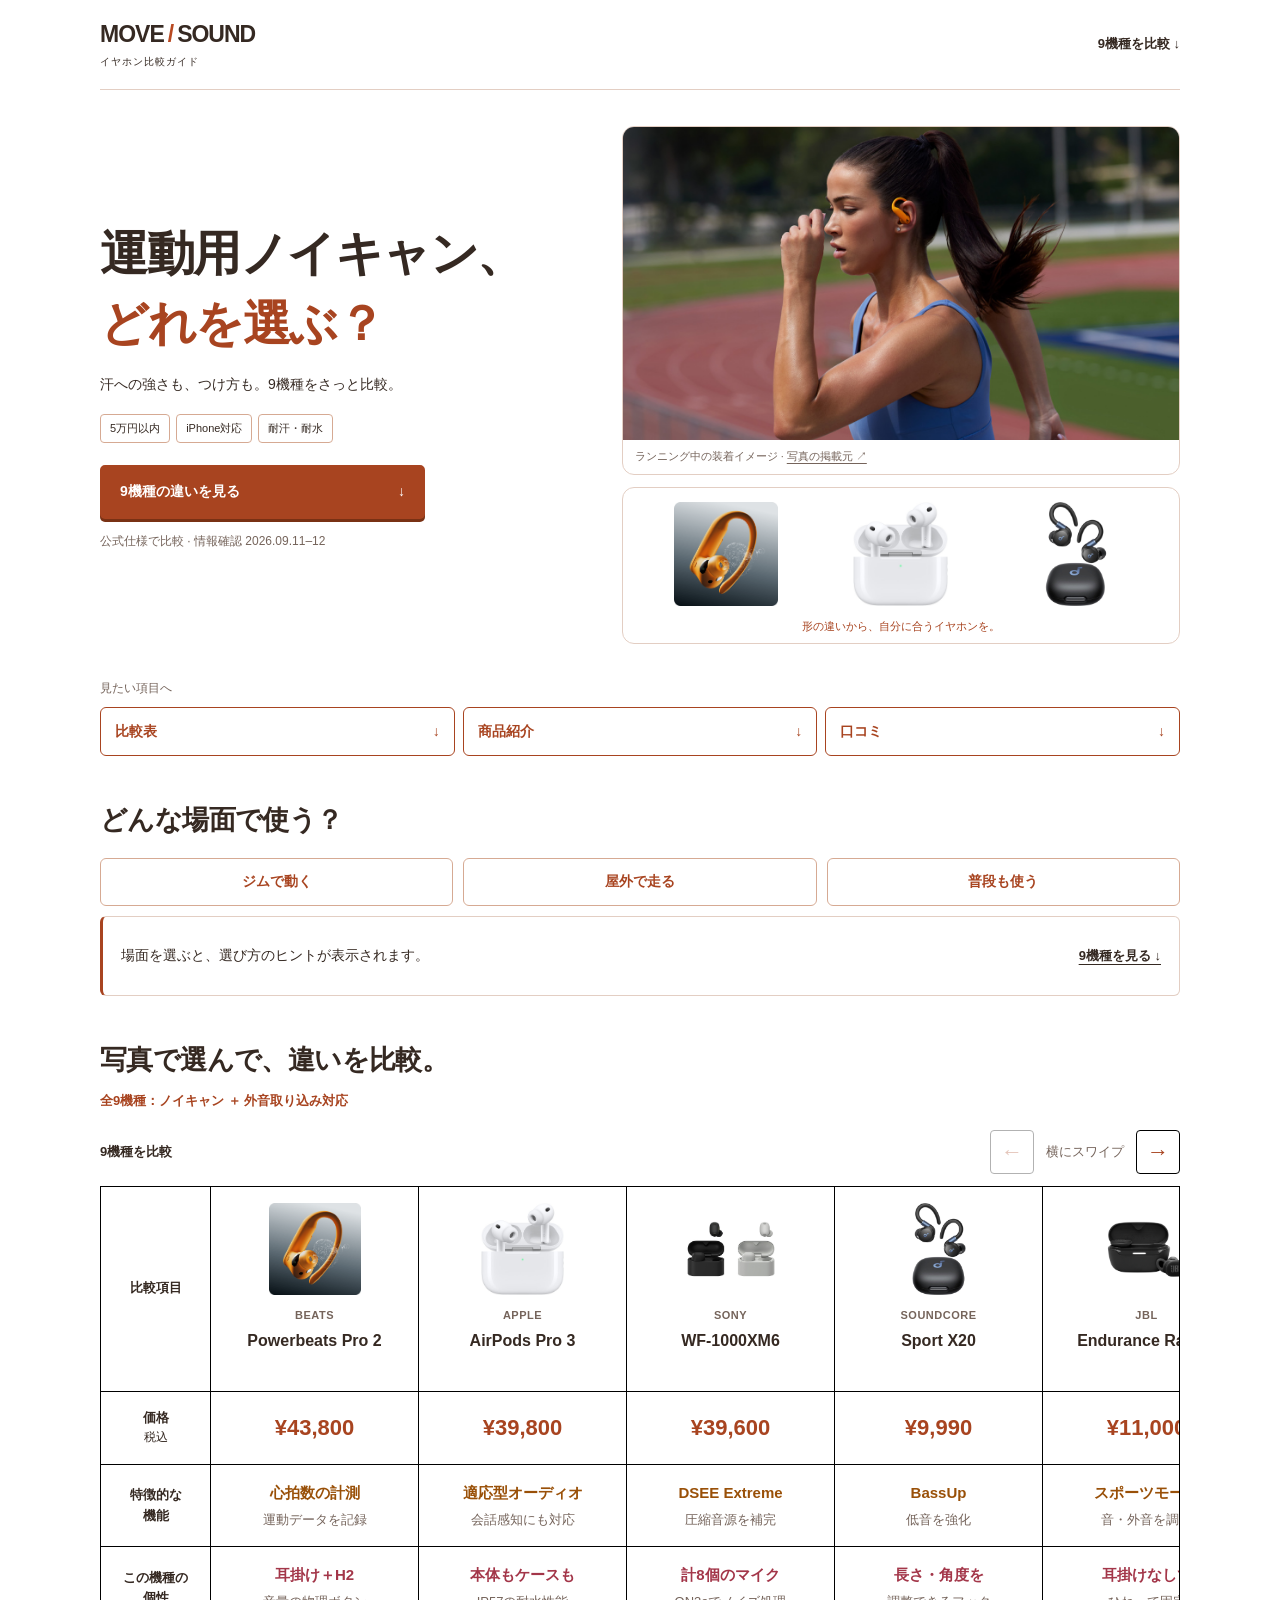
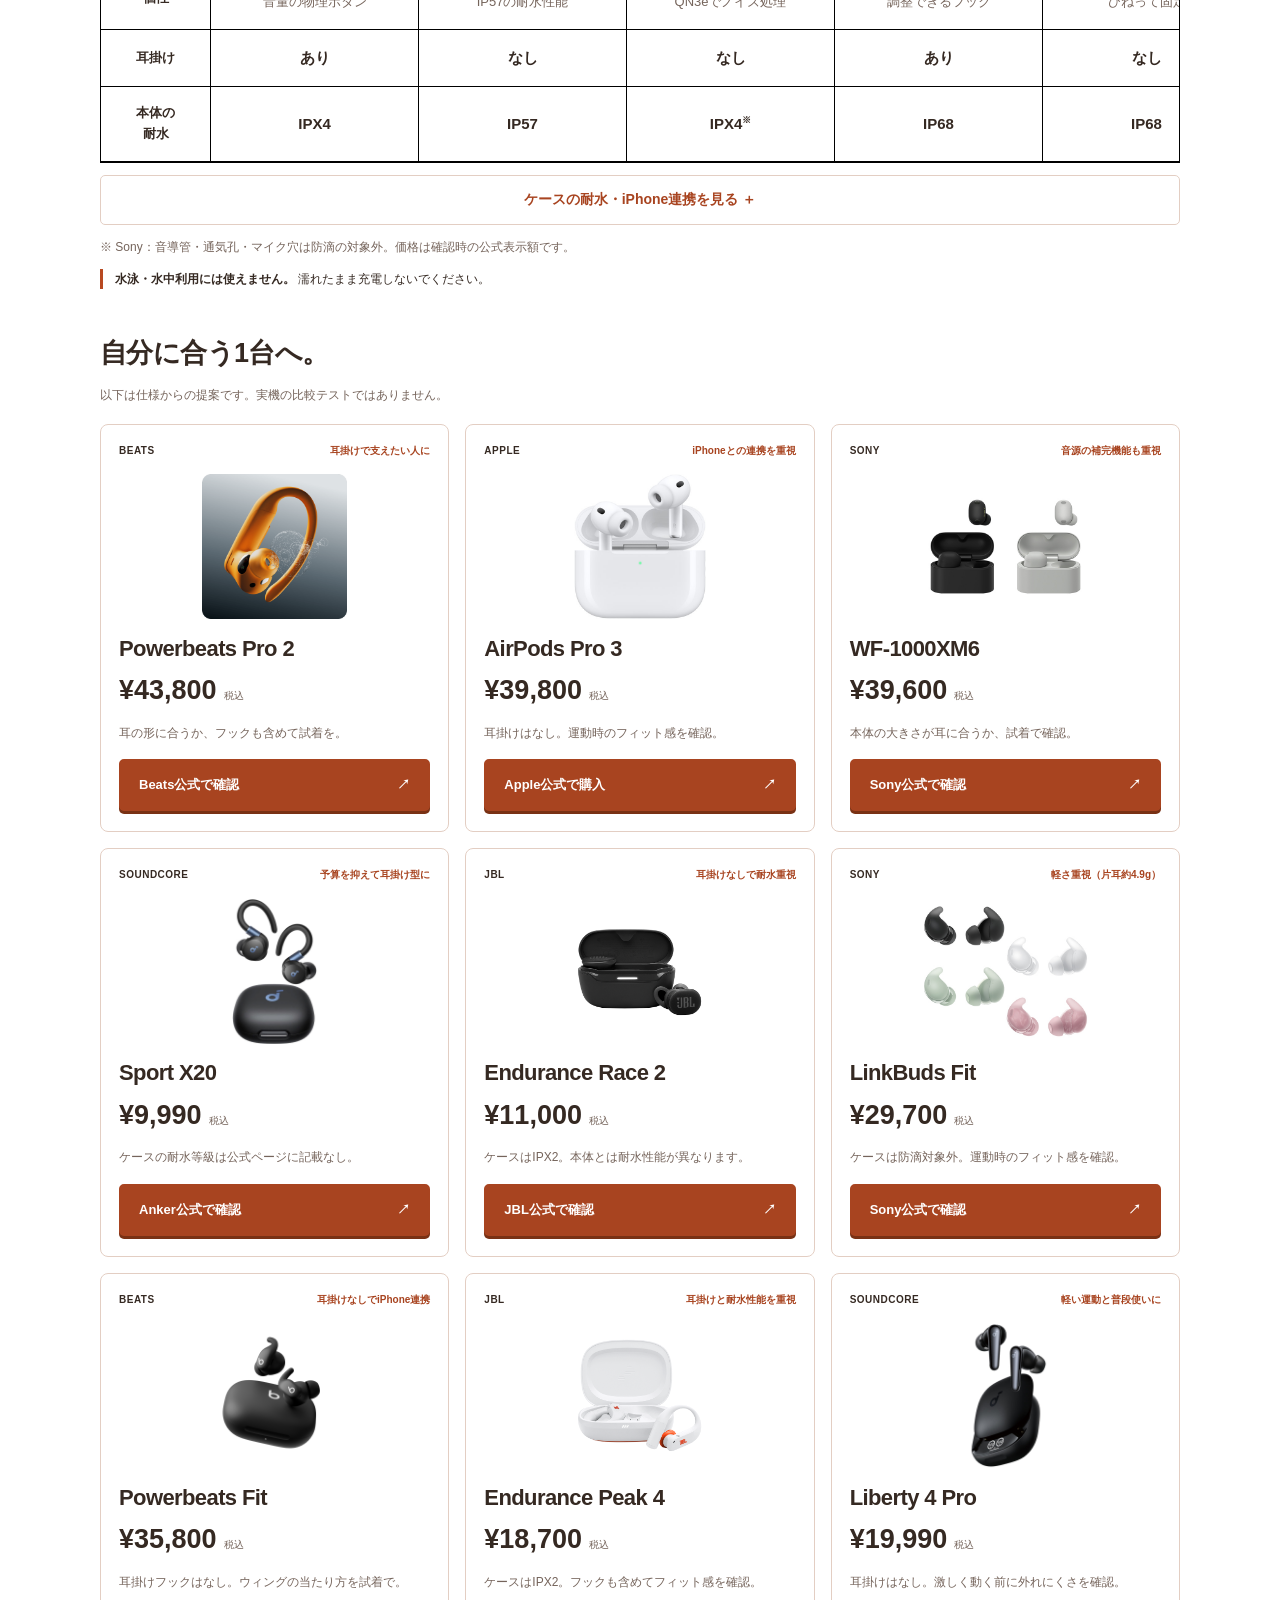
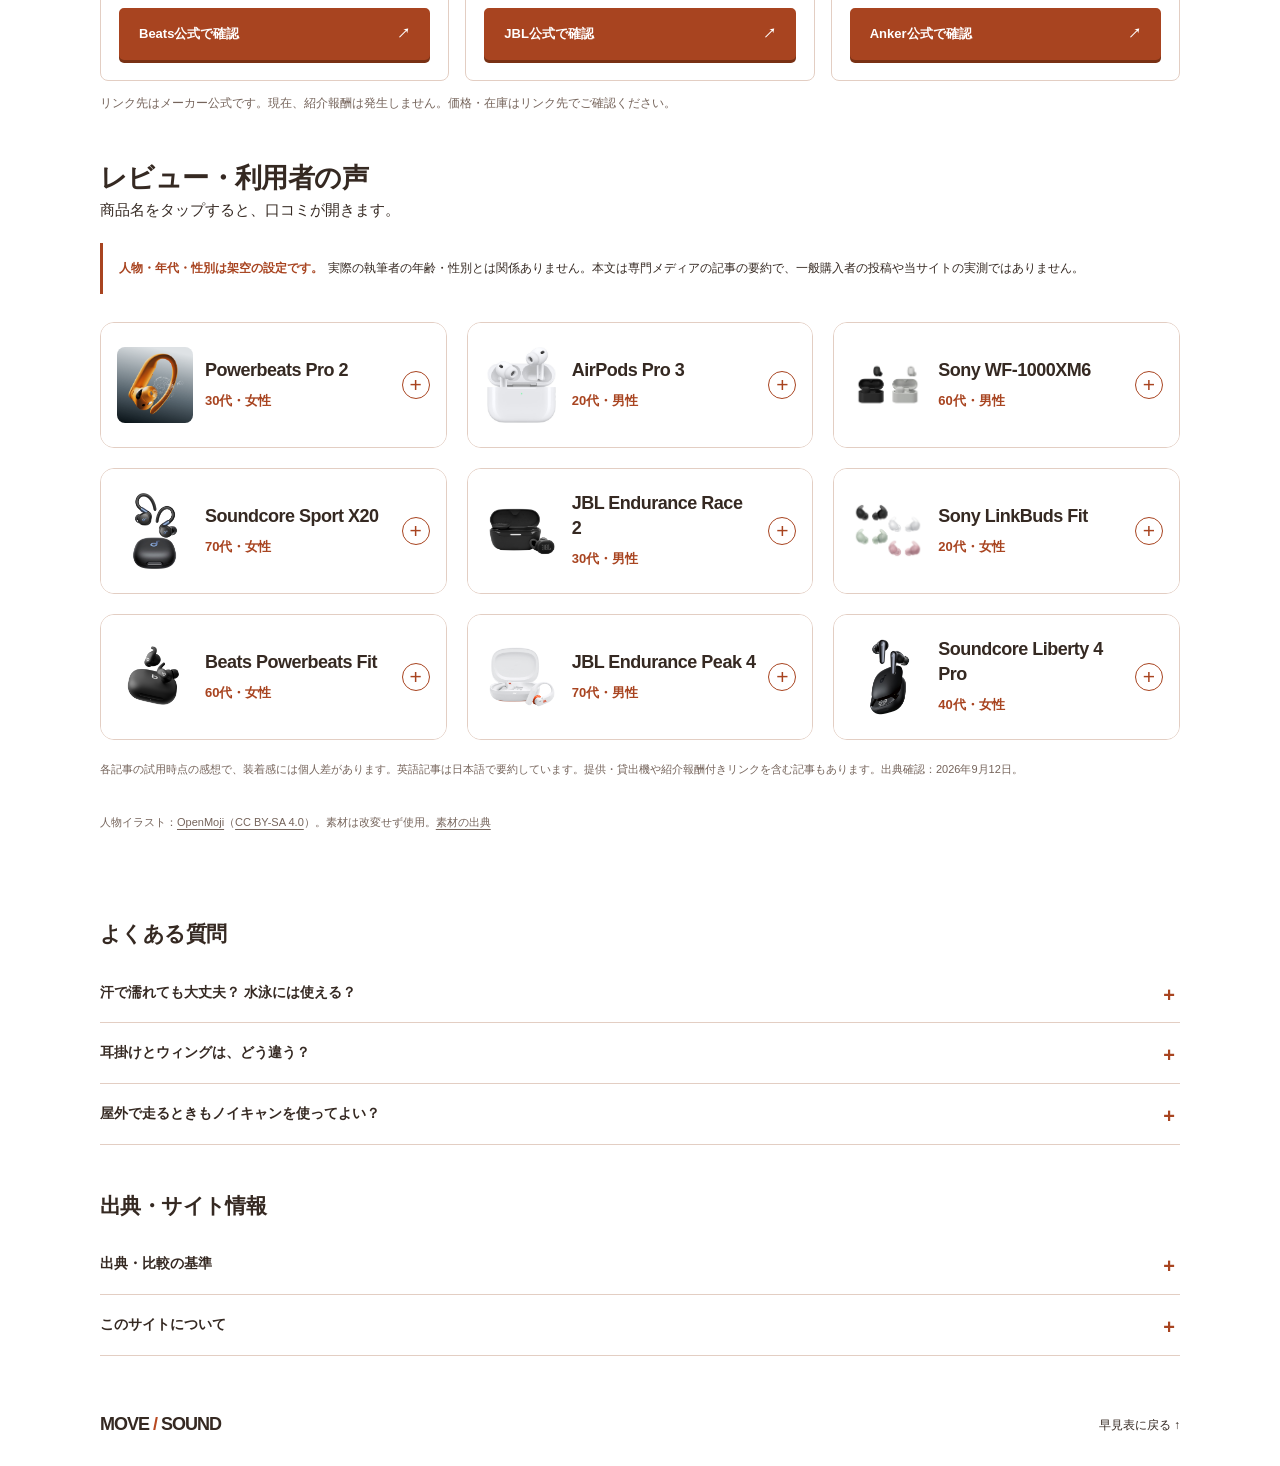
==== commit 4f801206: "Show running photo and three-product visual in hero on all screens" ====
--- a/index.html
+++ b/index.html
@@ -10,7 +10,7 @@
   <meta property="og:type" content="website">
   <meta name="robots" content="noindex, follow">
   <title>MOVE / SOUND｜運動用ノイキャンイヤホン比較</title>
-  <link rel="stylesheet" href="style.css?v=19">
+  <link rel="stylesheet" href="style.css?v=21">
   <script src="app.js?v=8" defer></script>
   <link rel="stylesheet" href="reviews.css?v=17">
   <script src="review-preview/preview.js?v=3" defer></script>
@@ -21,7 +21,10 @@
 <main id="main">
 <section class="wrap hero">
 <div><h1>運動用ノイキャン、<br><span>どれを選ぶ？</span></h1><p class="lead">汗への強さも、つけ方も。9機種をさっと比較。</p><div class="tags"><span>5万円以内</span><span>iPhone対応</span><span>耐汗・耐水</span></div><a class="button dark" href="#compare">9機種の違いを見る <span>↓</span></a><p class="caption">公式仕様で比較 · 情報確認 2026.09.11–12</p></div>
-<figure class="hero-art"><img src="assets/beats.png" alt="耳掛けフック付きのPowerbeats Pro 2" width="900" height="900" fetchpriority="high"><figcaption>Powerbeats Pro 2</figcaption></figure>
+<div class="hero-visuals">
+<figure class="hero-running"><img src="assets/running-powerbeats.jpg" alt="Powerbeats Pro 2を装着して屋外のトラックを走る人" width="1200" height="675" fetchpriority="high"><figcaption>ランニング中の装着イメージ · <a href="https://www.jbhifi.com.au/blogs/tech/the-beats-go-on-5-things-we-love-about-the-powerbeats-pro-2-earbuds" target="_blank" rel="noopener noreferrer">写真の掲載元 ↗</a></figcaption></figure>
+<figure class="hero-trio"><div class="hero-trio-images"><img src="assets/beats.png" alt="Powerbeats Pro 2" width="150" height="150"><img src="assets/apple.jpg" alt="AirPods Pro 3" width="150" height="150"><img src="assets/sport-x20.jpg" alt="Soundcore Sport X20" width="150" height="150"></div><figcaption>形の違いから、自分に合うイヤホンを。</figcaption></figure>
+</div>
 </section>
 <nav class="wrap page-toc" aria-label="ページ内の目次"><p>見たい項目へ</p><div><a href="#compare">比較表 <span aria-hidden="true">↓</span></a><a href="#products">商品紹介 <span aria-hidden="true">↓</span></a><a href="#reviews">口コミ <span aria-hidden="true">↓</span></a></div></nav>
 <section class="wrap section" id="choose"><div class="section-head"><h2>どんな場面で使う？</h2></div>
--- a/style.css
+++ b/style.css
@@ -51,3 +51,8 @@
 /* Compact section shortcuts; no floating controls obscure the content. */
 .page-toc{padding-top:24px}.page-toc>p{margin:0 0 8px;font-size:12px;color:var(--muted)}.page-toc>div{display:grid;grid-template-columns:repeat(3,minmax(0,1fr));gap:8px}.page-toc a{display:flex;align-items:center;justify-content:space-between;gap:6px;border:1px solid var(--accent);border-radius:6px;padding:12px 14px;min-height:46px;font-size:14px;font-weight:700;color:var(--accent);background:#fff}.page-toc a:hover{border-color:var(--ink);color:var(--ink)}.review-product-link{margin-top:16px;font-size:12px;padding:12px;gap:6px}.faq-section .detail-body a{display:inline-block;padding:8px 0;color:var(--accent);text-decoration:underline;text-underline-offset:3px}.product:target{outline:2px solid var(--accent);outline-offset:3px}.product{scroll-margin-top:24px}
 @media(max-width:360px){.page-toc a{font-size:13px;padding:10px}.review-product-link{font-size:11px}}
+
+/* Selected hero: running lifestyle photo plus the three-product arrangement. */
+.hero{grid-template-columns:1fr 1.15fr;gap:36px}.hero-visuals{min-width:0;display:grid;gap:12px}.hero-visuals figure{margin:0;border:1px solid var(--line);border-radius:12px;overflow:hidden;background:#fff}.hero-running>img{display:block;width:100%;height:auto;aspect-ratio:16/9;object-fit:cover}.hero-visuals figcaption{font-size:11px;color:var(--muted);padding:8px 12px;line-height:1.6}.hero-running a{text-decoration:underline;text-underline-offset:3px}.hero-trio-images{display:grid;grid-template-columns:repeat(3,minmax(0,1fr));gap:16px;padding:14px 24px 4px;align-items:center}.hero-trio-images img{display:block;width:100%;height:104px;object-fit:contain}.hero-trio figcaption{text-align:center;color:var(--accent)}
+@media(max-width:800px){.hero{gap:22px;grid-template-columns:1fr 1fr}.hero-trio-images{padding:12px 14px 4px;gap:10px}.hero-trio-images img{height:82px}}
+@media(max-width:600px){.hero{grid-template-columns:1fr;gap:20px}.hero-visuals{gap:10px}.hero-trio-images{padding:12px 22px 0;gap:16px}.hero-trio-images img{height:84px}.hero-visuals figcaption{font-size:10px;padding:7px 10px}}
